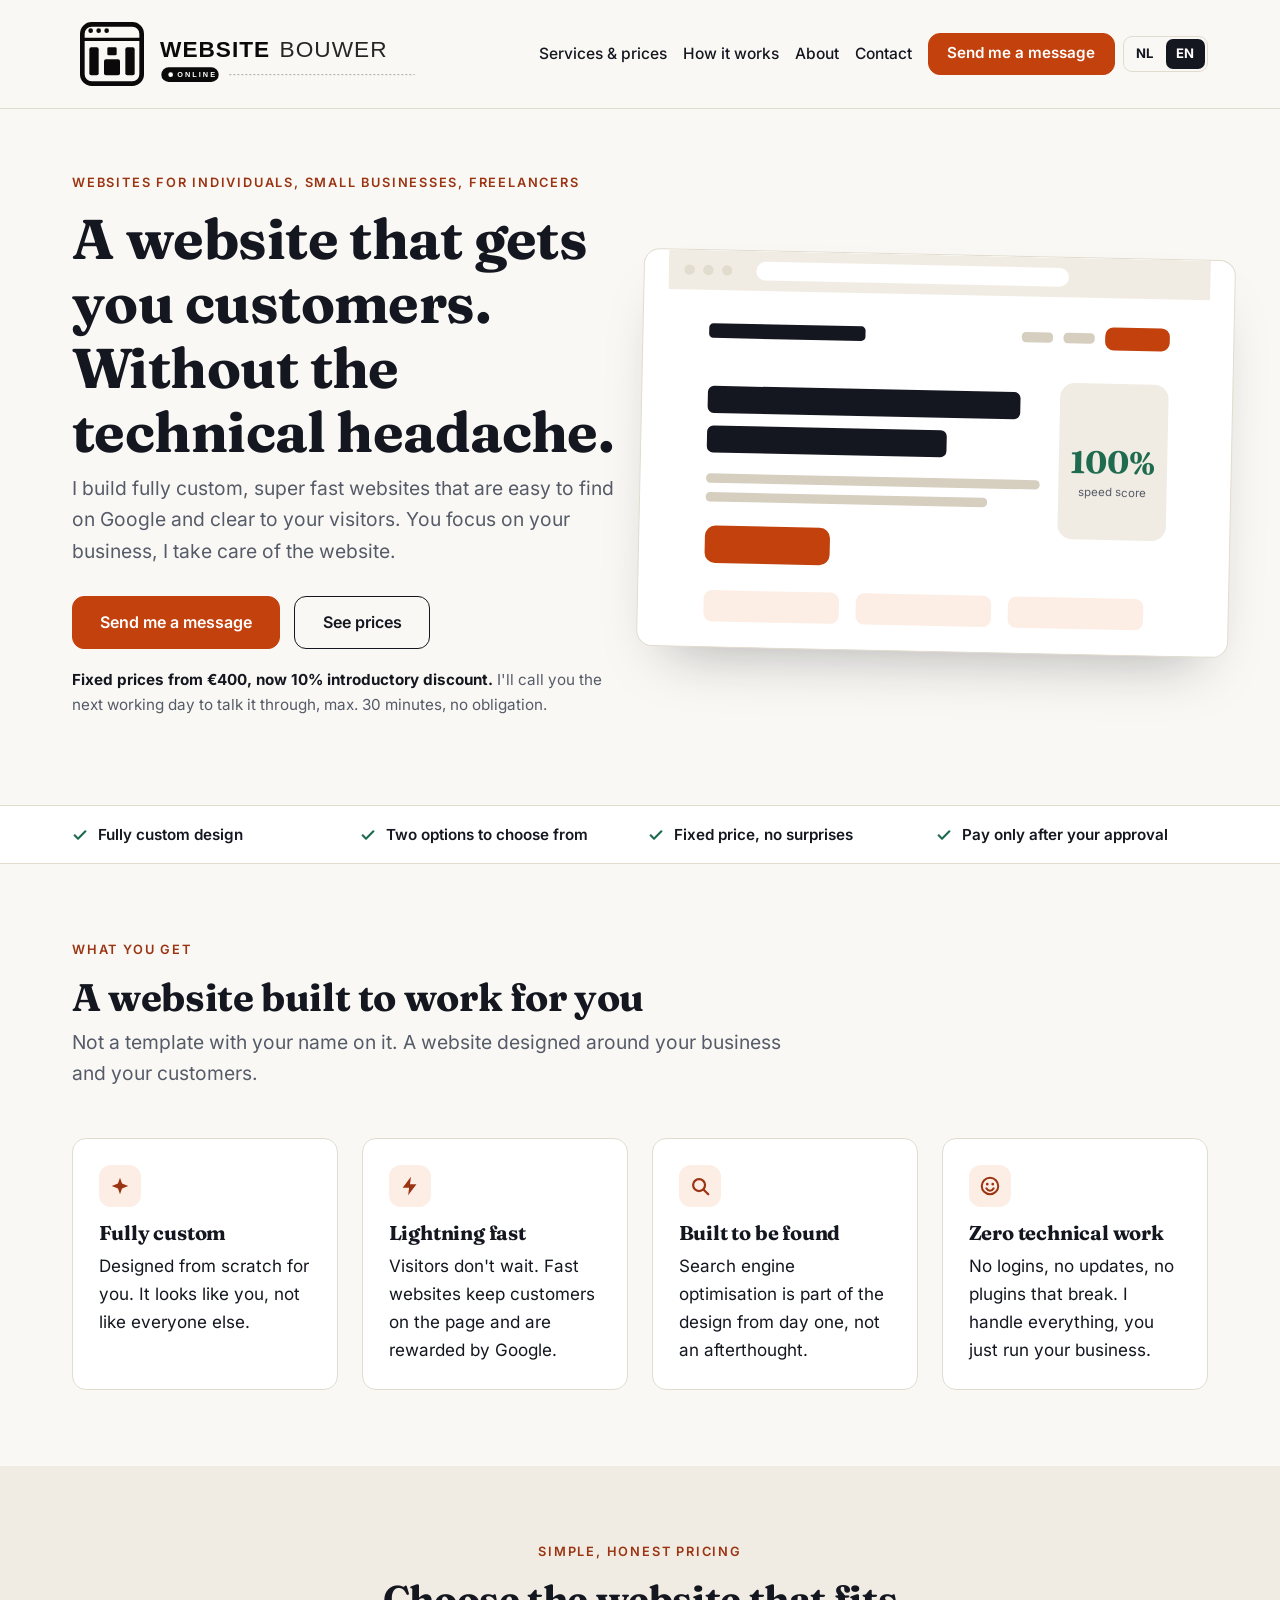
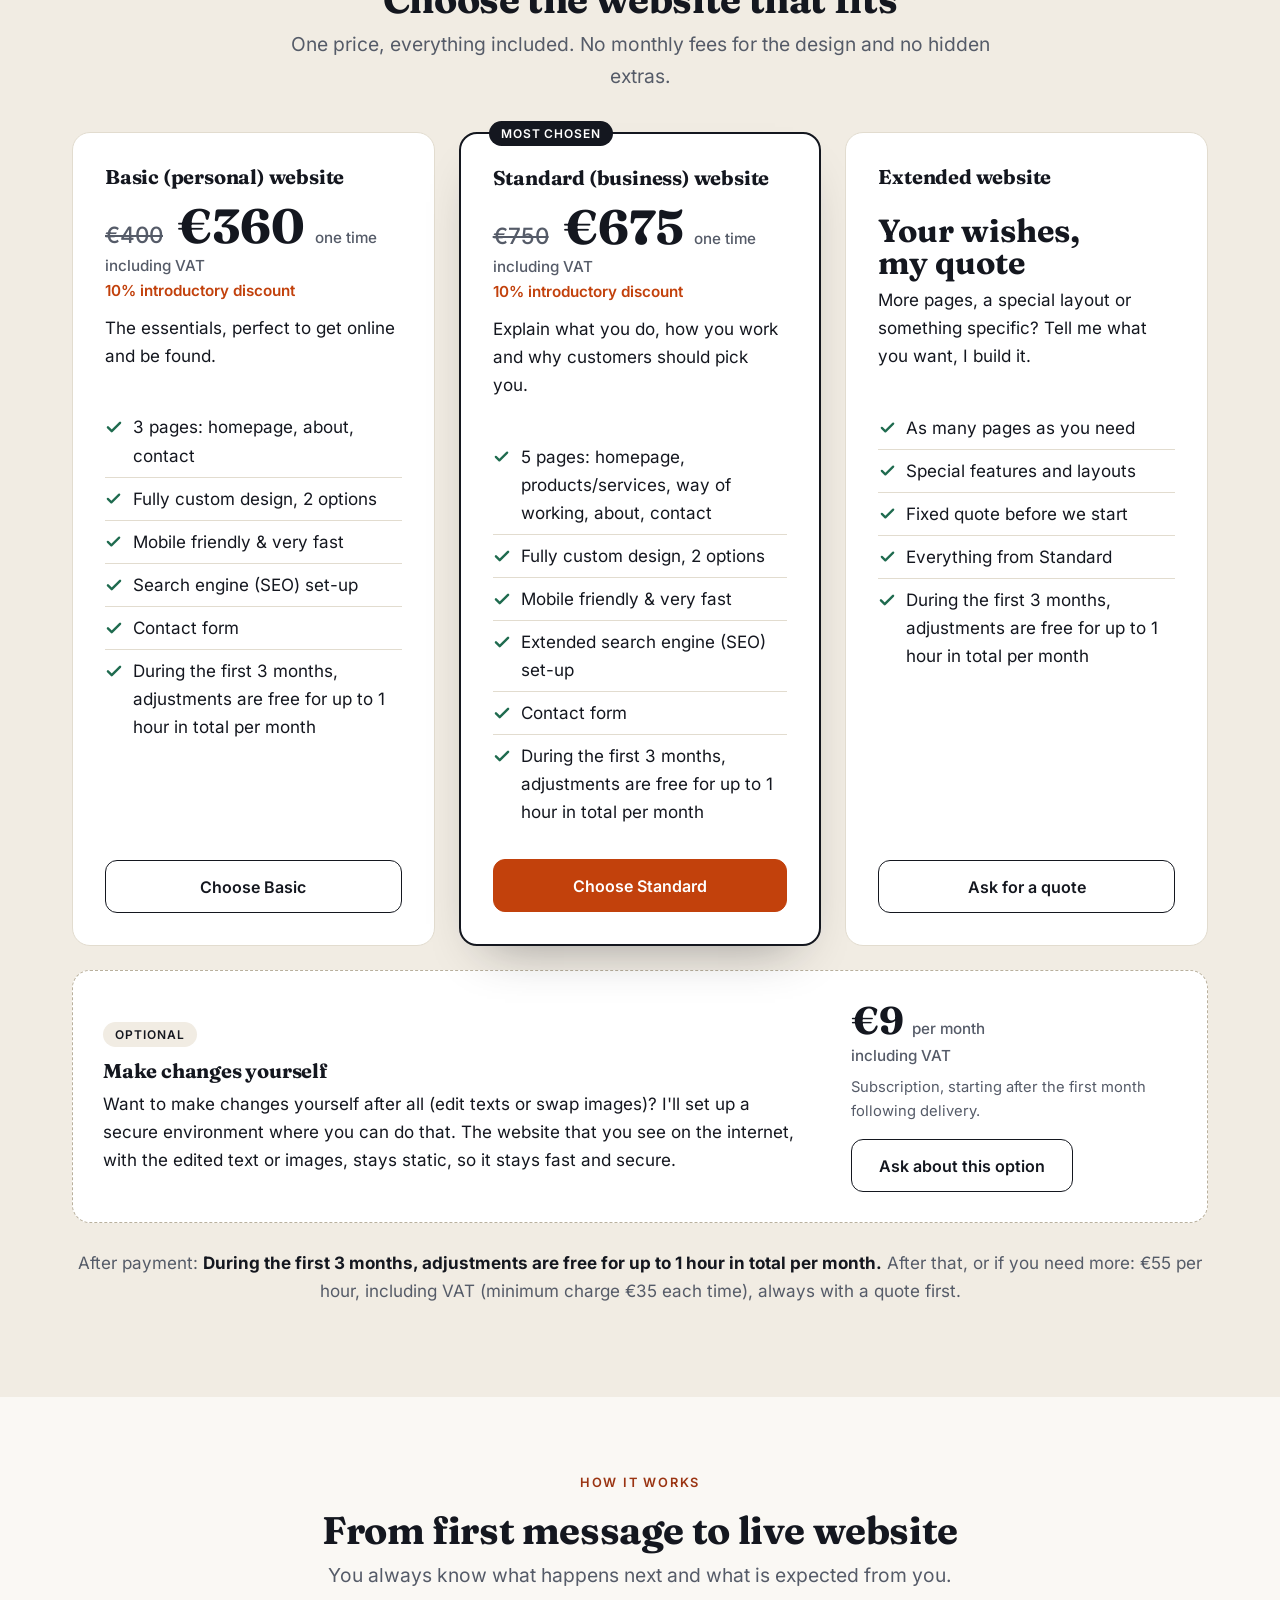
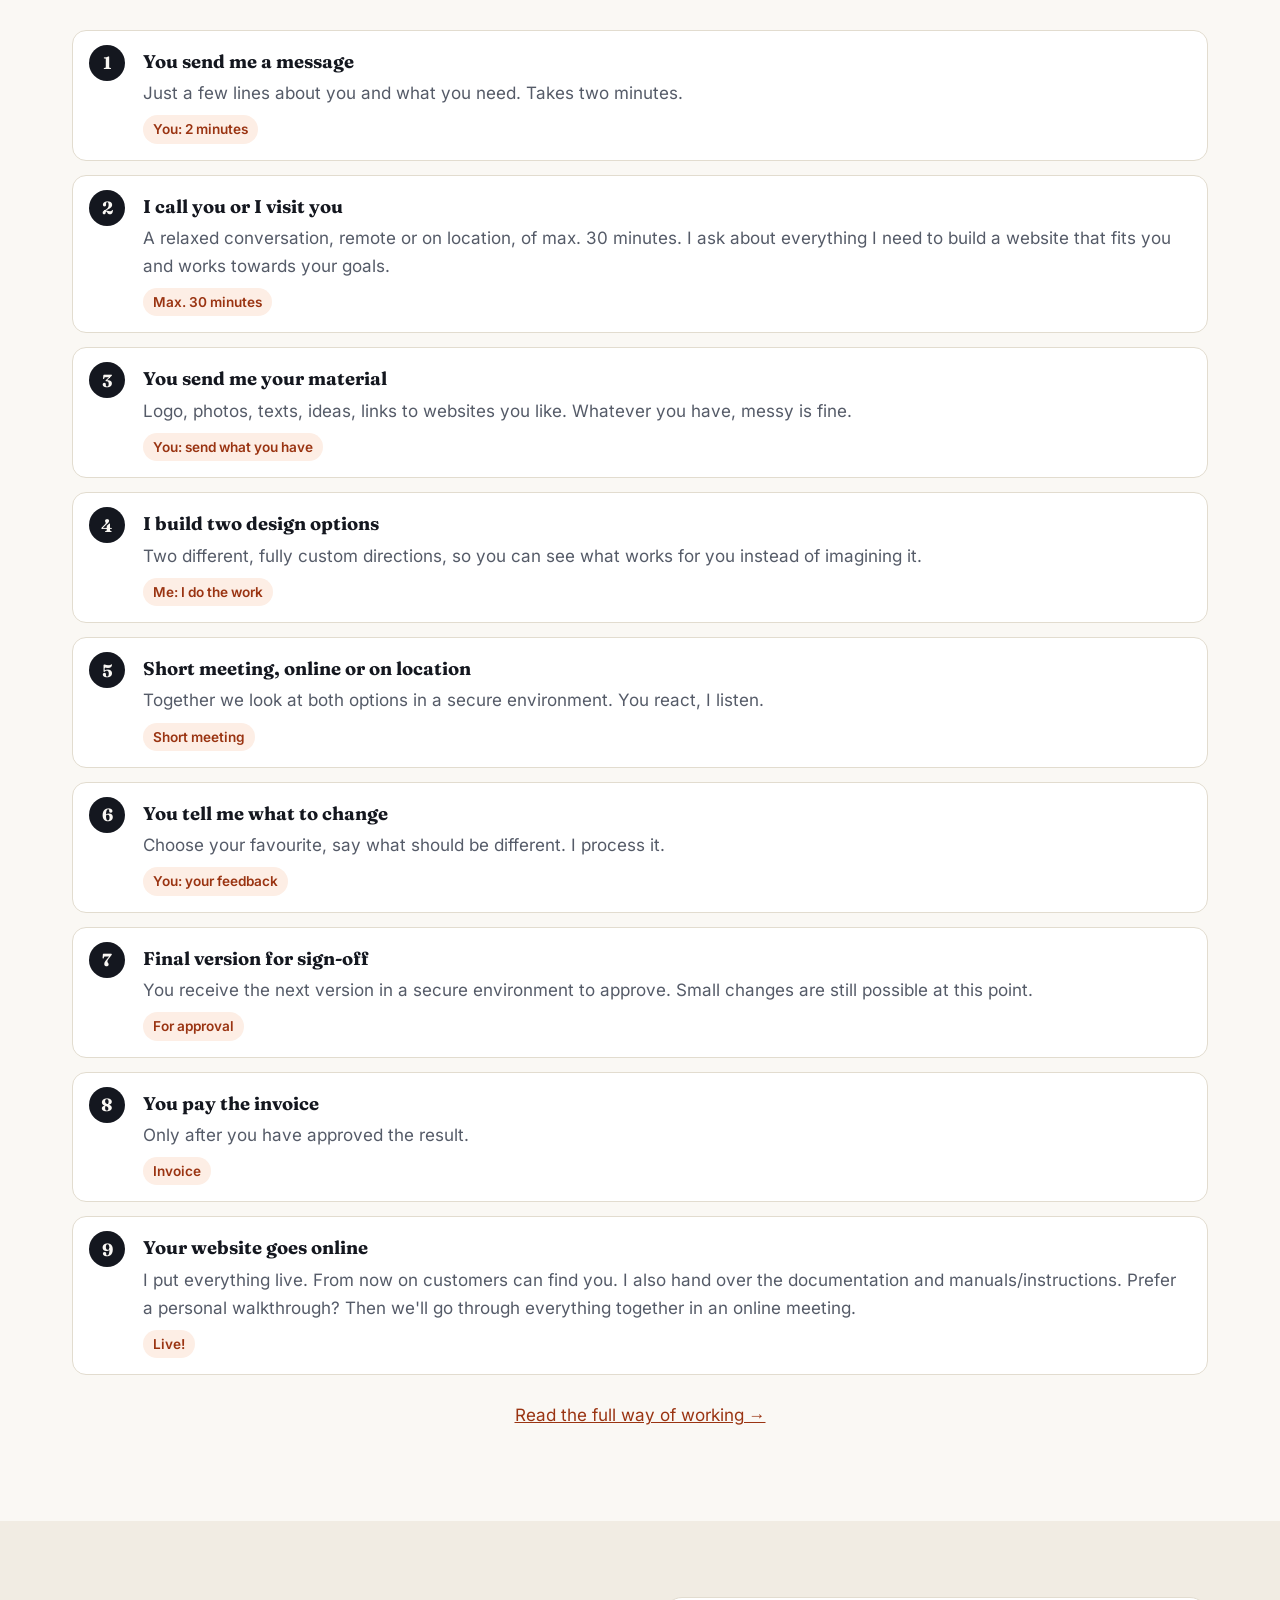
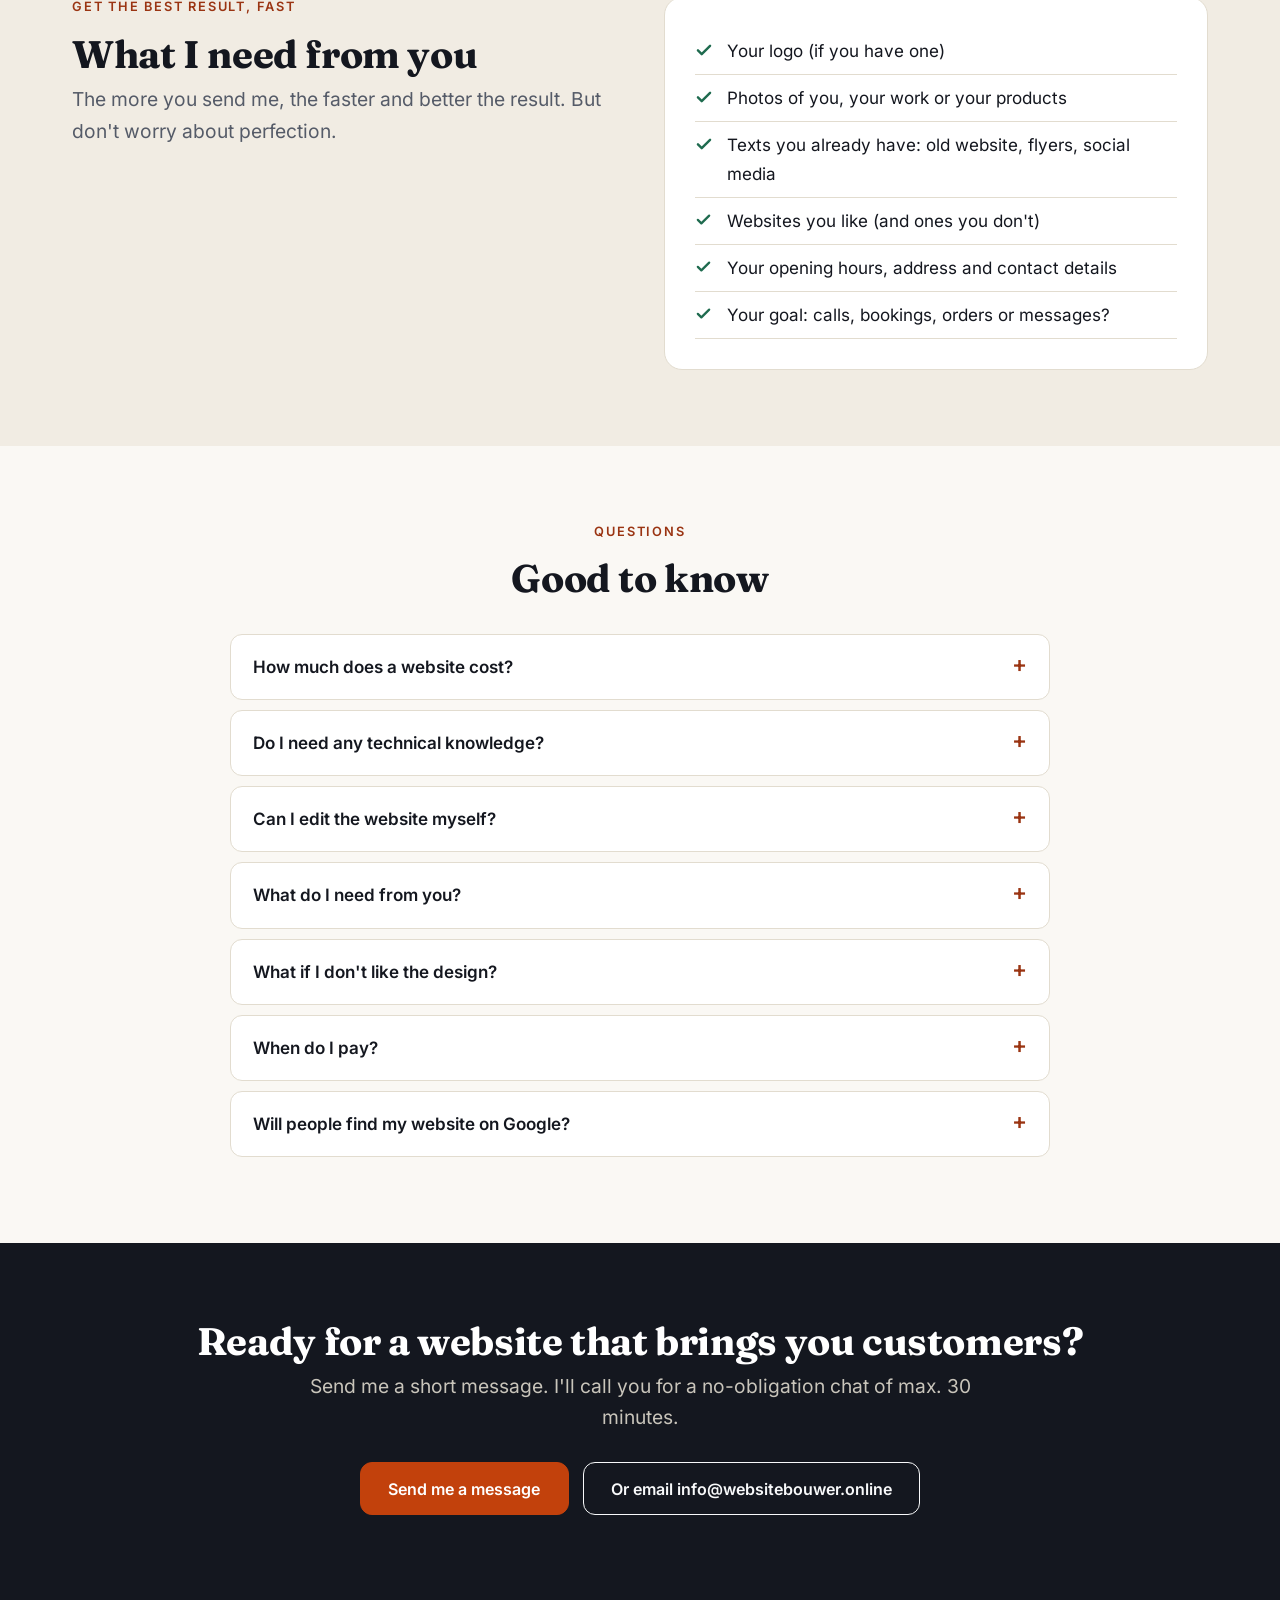
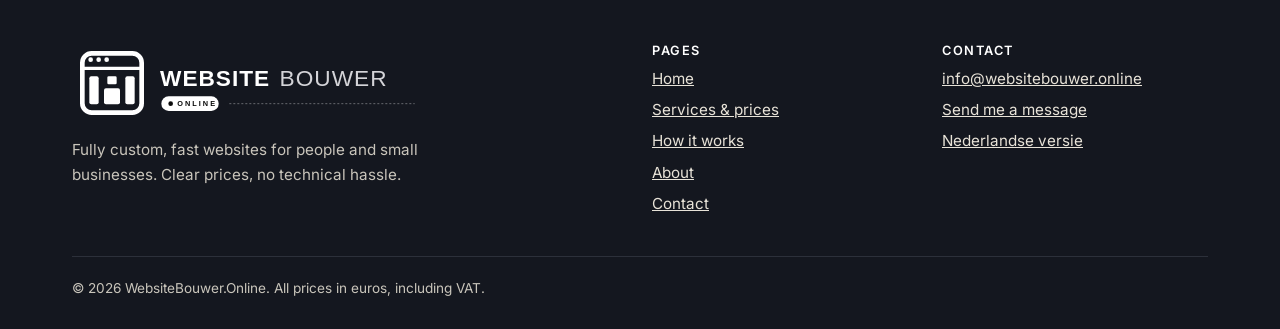
==== en/index.html @ 28faacea "initial website v1" ====
<!doctype html> <html lang="en"> <head> <meta charset="utf-8"> <meta name="viewport" content="width=device-width,initial-scale=1"> <title>Custom websites for small businesses & freelancers | from €400</title> <meta name="description" content="Get a fully custom, fast website built for you from €400. Now 10% introductory discount. Two design options, fixed price, no technical hassle. Send a message and I'll call you."> <link rel="canonical" href="https://websitebouwer.online/en/"> <link rel="alternate" hreflang="nl" href="https://websitebouwer.online/"><link rel="alternate" hreflang="en" href="https://websitebouwer.online/en/"><link rel="alternate" hreflang="x-default" href="https://websitebouwer.online/"> <meta name="theme-color" content="#faf8f4"> <meta property="og:type" content="website"> <meta property="og:locale" content="en_GB"> <meta property="og:title" content="Custom websites for small businesses & freelancers | from €400"> <meta property="og:description" content="Get a fully custom, fast website built for you from €400. Now 10% introductory discount. Two design options, fixed price, no technical hassle. Send a message and I'll call you."> <meta property="og:url" content="https://websitebouwer.online/en/"> <meta property="og:image" content="https://websitebouwer.online/og-image-en.png"> <meta name="twitter:card" content="summary_large_image"> <link rel="icon" href="../favicon.ico" sizes="48x48"> <link rel="icon" href="../favicon.svg" type="image/svg+xml" sizes="any"> <link rel="apple-touch-icon" href="../apple-touch-icon.png"> <link rel="manifest" href="../site.webmanifest"> <link rel="stylesheet" href="../styles.7dacace5.css"> <noscript><style>.navbar-collapse.collapse{display:block!important}</style></noscript> <script>document.documentElement.classList.add("js")</script> <script type="application/ld+json">{"@context": "https://schema.org", "@type": "ProfessionalService", "inLanguage": "en", "name": "WebsiteBouwer.Online – custom websites", "url": "https://websitebouwer.online/", "email": "info@websitebouwer.online", "priceRange": "€400 - €750+", "description": "Fully custom, fast static websites for freelancers and small businesses. Fixed prices, no technical hassle.", "image": "https://websitebouwer.online/og-image-en.png", "hasOfferCatalog": {"@type": "OfferCatalog", "name": "Website packages", "itemListElement": [{"@type": "Offer", "name": "Basic (personal) website (3 pages)", "price": "400", "priceCurrency": "EUR", "itemOffered": {"@type": "Service", "name": "Custom website: homepage, about, contact"}}, {"@type": "Offer", "name": "Standard (business) website (5 pages)", "price": "750", "priceCurrency": "EUR", "itemOffered": {"@type": "Service", "name": "Custom website: homepage, services, way of working, about, contact"}}]}}</script><script type="application/ld+json">{"@context": "https://schema.org", "@type": "FAQPage", "inLanguage": "en", "mainEntity": [{"@type": "Question", "name": "How much does a website cost?", "acceptedAnswer": {"@type": "Answer", "text": "A Basic website (3 pages) is €400 and a Standard website (5 pages) is €750. As an introductory offer you now get 10% off (Basic €360, Standard €675). Need more, like a bigger site, a booking page or something special? Tell me what you want and I give you a fixed quote."}}, {"@type": "Question", "name": "Do I need any technical knowledge?", "acceptedAnswer": {"@type": "Answer", "text": "None. I take care of everything technical. You only tell me about your business, send me what you have (texts, logo, photos, examples) and say what you like or dislike."}}, {"@type": "Question", "name": "Can I edit the website myself?", "acceptedAnswer": {"@type": "Answer", "text": "Not by default, and that is on purpose. There is no login, no plugin and no update that can break or get hacked. If you want a change, you send me a message. For the first 3 months after you pay the invoice, the first hour of adjustments each month is free. After that, and for any extra hours, it is €55 per hour, including VAT (minimum charge €35 each time). For bigger changes I give you a quote first. Want to do it yourself after all? You can, with the 'Make changes yourself' option: €9 per month, including VAT, in a secure environment. Your website itself stays static, so it stays fast and secure."}}, {"@type": "Question", "name": "What do I need from you?", "acceptedAnswer": {"@type": "Answer", "text": "Everything you already have: your logo, photos, texts, a list of services, opening hours, links to your social media and to websites you like. Messy is fine. I'll sort it out. Don't have a text yet? We'll talk about it on the phone."}}, {"@type": "Question", "name": "What if I don't like the design?", "acceptedAnswer": {"@type": "Answer", "text": "You get two different design options and we look at them together in a short meeting, online or on location. You tell me what you would like to have changed, and the next version is hopefully the one you sign off. One small change more or less is no problem."}}, {"@type": "Question", "name": "When do I pay?", "acceptedAnswer": {"@type": "Answer", "text": "After you have signed off the final version in a secure environment you receive the invoice. When it is paid, your website goes online. No payment before you have seen and approved the result."}}, {"@type": "Question", "name": "Will people find my website on Google?", "acceptedAnswer": {"@type": "Answer", "text": "Every site I build has a strong search foundation: fast loading, mobile friendly, clear page titles and descriptions, a clean structure and the right technical set-up. Nobody can honestly promise a #1 position, but you start with the best possible basis."}}]}</script> </head> <body> <a class="skip" href="#main">Skip to content</a> <header class="site"><nav class="navbar navbar-expand-xl" aria-label="Main"><div class="container"> <a class="navbar-brand brand" href="index.html" aria-label="WebsiteBouwer.Online – home"><img src="../logo.svg" alt="WebsiteBouwer.Online" width="360" height="80"></a> <button class="navbar-toggler" aria-expanded="false" aria-controls="nav" aria-label="Menu" type="button"><span class="navbar-toggler-icon"></span></button> <div class="collapse navbar-collapse" id="nav"><ul class="navbar-nav ms-auto align-items-xl-center"><li class="nav-item"><a class="nav-link" href="services.html">Services & prices</a></li><li class="nav-item"><a class="nav-link" href="how-it-works.html">How it works</a></li><li class="nav-item"><a class="nav-link" href="about.html">About</a></li><li class="nav-item"><a class="nav-link" href="contact.html">Contact</a></li><li class="nav-item ms-xl-2"><a class="btn btn-primary" href="contact.html">Send me a message</a></li><li class="langsw nav-item" aria-label="Language"><a href="../index.html" hreflang="nl" lang="nl">NL</a><a href="index.html" hreflang="en" lang="en" aria-current="true">EN</a></li></ul></div> </div></nav></header> <main id="main"> <section class="hero"><div class="container"><div class="row row-cols-1 row-cols-lg-2 align-items-center gy-5 gx-lg-5"> <div> <span class="eyebrow">Websites for individuals, small businesses, freelancers</span> <h1>A website that gets you customers. Without the technical headache.</h1> <p class="lead">I build fully custom, super fast websites that are easy to find on Google and clear to your visitors. You focus on your business, I take care of the website.</p> <div class="actions"><a class="btn btn-primary btn-lg" href="contact.html">Send me a message</a><a class="btn btn-outline-dark btn-lg" href="services.html">See prices</a></div> <p class="note"><b>Fixed prices from €400, now 10% introductory discount.</b> I'll call you the next working day to talk it through, max. 30 minutes, no obligation.</p> </div> <div class="mock"><svg viewBox="0 0 520 380" role="img" aria-label="Illustration of a clean, fast website" xmlns="http://www.w3.org/2000/svg"> <rect width="520" height="380" fill="#fff"/><rect width="520" height="38" fill="#f1ece3"/> <circle cx="20" cy="19" r="5" fill="#e2dccf"/><circle cx="38" cy="19" r="5" fill="#e2dccf"/><circle cx="56" cy="19" r="5" fill="#e2dccf"/> <rect x="84" y="10" width="300" height="18" rx="9" fill="#fff"/> <rect x="40" y="70" width="150" height="14" rx="4" fill="#14171f"/> <rect x="340" y="72" width="30" height="10" rx="4" fill="#d6cfc0"/><rect x="380" y="72" width="30" height="10" rx="4" fill="#d6cfc0"/><rect x="420" y="66" width="62" height="22" rx="8" fill="#c2410c"/> <rect x="40" y="130" width="300" height="26" rx="6" fill="#14171f"/><rect x="40" y="168" width="230" height="26" rx="6" fill="#14171f"/> <rect x="40" y="214" width="320" height="9" rx="4" fill="#d6cfc0"/><rect x="40" y="232" width="270" height="9" rx="4" fill="#d6cfc0"/> <rect x="40" y="264" width="120" height="36" rx="10" fill="#c2410c"/> <rect x="40" y="326" width="130" height="30" rx="8" fill="#fdeee5"/><rect x="186" y="326" width="130" height="30" rx="8" fill="#fdeee5"/><rect x="332" y="326" width="130" height="30" rx="8" fill="#fdeee5"/> <rect x="378" y="120" width="104" height="150" rx="14" fill="#f1ece3"/> <text x="430" y="206" text-anchor="middle" font-family="Fraunces,Georgia,serif" font-size="30" font-weight="700" fill="#1f6b4f">100%</text> <text x="430" y="228" text-anchor="middle" font-family="Inter,Arial,sans-serif" font-size="11" fill="#555b68">speed score</text> </svg></div> </div></div></section> <div class="strip"><div class="container"><ul class="row row-cols-1 row-cols-sm-2 row-cols-lg-4 g-3 list-unstyled mb-0 py-3"> <li class="col">Fully custom design</li><li class="col">Two options to choose from</li><li class="col">Fixed price, no surprises</li><li class="col">Pay only after your approval</li> </ul></div></div> <section><div class="container"> <span class="eyebrow">What you get</span> <h2>A website built to work for you</h2> <p class="lead">Not a template with your name on it. A website designed around your business and your customers.</p> <div class="row row-cols-1 row-cols-sm-2 row-cols-lg-4 g-4 mt-4"> <div class="col"><div class="card h-100"><div class="card-body"><div class="ico"><svg viewBox="0 0 24 24" aria-hidden="true"><path fill="currentColor" d="M12 3l2.2 6.3L21 12l-6.8 2.7L12 21l-2.2-6.3L3 12l6.8-2.7z"/></svg></div><h3>Fully custom</h3><p>Designed from scratch for you. It looks like you, not like everyone else.</p></div></div></div> <div class="col"><div class="card h-100"><div class="card-body"><div class="ico"><svg viewBox="0 0 24 24" aria-hidden="true"><path fill="currentColor" d="M13 2L4 14h7l-1 8 9-12h-7z"/></svg></div><h3>Lightning fast</h3><p>Visitors don't wait. Fast websites keep customers on the page and are rewarded by Google.</p></div></div></div> <div class="col"><div class="card h-100"><div class="card-body"><div class="ico"><svg viewBox="0 0 24 24" aria-hidden="true" fill="none" stroke="currentColor" stroke-width="2.4" stroke-linecap="round"><circle cx="11" cy="11" r="6.5"/><path d="M16 16l5 5"/></svg></div><h3>Built to be found</h3><p>Search engine optimisation is part of the design from day one, not an afterthought.</p></div></div></div> <div class="col"><div class="card h-100"><div class="card-body"><div class="ico"><svg viewBox="0 0 24 24" aria-hidden="true" fill="none" stroke="currentColor" stroke-width="2.2" stroke-linecap="round"><circle cx="12" cy="12" r="9"/><path d="M8 14.5c1 1.8 2.4 2.7 4 2.7s3-.9 4-2.7"/><path d="M9 10v.01M15 10v.01" stroke-width="3"/></svg></div><h3>Zero technical work</h3><p>No logins, no updates, no plugins that break. I handle everything, you just run your business.</p></div></div></div> </div> </div></section> <section class="alt"><div class="container"> <div class="center"><span class="eyebrow">Simple, honest pricing</span> <h2>Choose the website that fits</h2> <p class="lead">One price, everything included. No monthly fees for the design and no hidden extras.</p></div> <div class="row row-cols-1 row-cols-lg-3 g-4 mt-3 align-items-stretch"> <div class="col"><article class="plan h-100"><h3>Basic (personal) website</h3><p class="price"><s class="was">€400</s> €360 <small>one time</small><small class="vat">including VAT</small><small class="intro">10% introductory discount</small></p> <p>The essentials, perfect to get online and be found.</p> <ul><li>3 pages: homepage, about, contact</li><li>Fully custom design, 2 options</li><li>Mobile friendly & very fast</li><li>Search engine (SEO) set-up</li><li>Contact form</li><li>During the first 3 months, adjustments are free for up to 1 hour in total per month</li></ul> <a class="btn btn-outline-dark btn-lg" href="contact.html">Choose Basic</a></article></div> <div class="col"><article class="plan h-100 pop"><span class="tag">Most chosen</span><h3>Standard (business) website</h3><p class="price"><s class="was">€750</s> €675 <small>one time</small><small class="vat">including VAT</small><small class="intro">10% introductory discount</small></p> <p>Explain what you do, how you work and why customers should pick you.</p> <ul><li>5 pages: homepage, products/services, way of working, about, contact</li><li>Fully custom design, 2 options</li><li>Mobile friendly & very fast</li><li>Extended search engine (SEO) set-up</li><li>Contact form</li><li>During the first 3 months, adjustments are free for up to 1 hour in total per month</li></ul> <a class="btn btn-primary btn-lg" href="contact.html">Choose Standard</a></article></div> <div class="col"><article class="plan h-100"><h3>Extended website</h3><p class="price q">Your wishes, <br>my quote</p> <p>More pages, a special layout or something specific? Tell me what you want, I build it.</p> <ul><li>As many pages as you need</li><li>Special features and layouts</li><li>Fixed quote before we start</li><li>Everything from Standard</li><li>During the first 3 months, adjustments are free for up to 1 hour in total per month</li></ul> <a class="btn btn-outline-dark btn-lg" href="contact.html">Ask for a quote</a></article></div> </div><div class="addon mt-4"><div class="row align-items-center gy-3 gx-lg-5"> <div class="col-lg-8"><span class="tag">Optional</span> <h3>Make changes yourself</h3> <p>Want to make changes yourself after all (edit texts or swap images)? I'll set up a secure environment where you can do that. The website that you see on the internet, with the edited text or images, stays static, so it stays fast and secure.</p></div> <div class="col-lg-4"><p class="price">€9 <small>per month</small><small class="vat">including VAT</small></p> <p class="addon-note">Subscription, starting after the first month following delivery.</p> <a class="btn btn-outline-dark btn-lg" href="contact.html">Ask about this option</a></div> </div></div> <p class="center" style="margin-top:26px;color:var(--muted)">After payment: <b style="color:var(--ink)">During the first 3 months, adjustments are free for up to 1 hour in total per month.</b> After that, or if you need more: €55 per hour, including VAT (minimum charge €35 each time), always with a quote first.</p> </div></section> <section><div class="container"> <div class="center"><span class="eyebrow">How it works</span><h2>From first message to live website</h2> <p class="lead">You always know what happens next and what is expected from you.</p></div> <ol class="steps compact"><li><strong>You send me a message</strong><span>Just a few lines about you and what you need. Takes two minutes.</span><br><em>You: 2 minutes</em></li><li><strong>I call you or I visit you</strong><span>A relaxed conversation, remote or on location, of max. 30 minutes. I ask about everything I need to build a website that fits you and works towards your goals.</span><br><em>Max. 30 minutes</em></li><li><strong>You send me your material</strong><span>Logo, photos, texts, ideas, links to websites you like. Whatever you have, messy is fine.</span><br><em>You: send what you have</em></li><li><strong>I build two design options</strong><span>Two different, fully custom directions, so you can see what works for you instead of imagining it.</span><br><em>Me: I do the work</em></li><li><strong>Short meeting, online or on location</strong><span>Together we look at both options in a secure environment. You react, I listen.</span><br><em>Short meeting</em></li><li><strong>You tell me what to change</strong><span>Choose your favourite, say what should be different. I process it.</span><br><em>You: your feedback</em></li><li><strong>Final version for sign-off</strong><span>You receive the next version in a secure environment to approve. Small changes are still possible at this point.</span><br><em>For approval</em></li><li><strong>You pay the invoice</strong><span>Only after you have approved the result.</span><br><em>Invoice</em></li><li><strong>Your website goes online</strong><span>I put everything live. From now on customers can find you. I also hand over the documentation and manuals/instructions. Prefer a personal walkthrough? Then we'll go through everything together in an online meeting.</span><br><em>Live!</em></li></ol> <p class="center" style="margin-top:26px"><a href="how-it-works.html">Read the full way of working →</a></p> </div></section> <section class="alt"><div class="container"><div class="row row-cols-1 row-cols-md-2 gy-5 gx-lg-5 align-items-start"> <div><span class="eyebrow">Get the best result, fast</span><h2>What I need from you</h2> <p class="lead">The more you send me, the faster and better the result. But don't worry about perfection.</p></div> <div><div class="panel"><ul class="check"> <li>Your logo (if you have one)</li><li>Photos of you, your work or your products</li> <li>Texts you already have: old website, flyers, social media</li> <li>Websites you like (and ones you don't)</li><li>Your opening hours, address and contact details</li> <li>Your goal: calls, bookings, orders or messages?</li></ul></div></div> </div></div></section> <section><div class="container"><div class="center"><span class="eyebrow">Questions</span><h2>Good to know</h2></div><div class="faq"><details><summary>How much does a website cost?</summary><p>A Basic website (3 pages) is €400 and a Standard website (5 pages) is €750. As an introductory offer you now get 10% off (Basic €360, Standard €675). Need more, like a bigger site, a booking page or something special? Tell me what you want and I give you a fixed quote.</p></details><details><summary>Do I need any technical knowledge?</summary><p>None. I take care of everything technical. You only tell me about your business, send me what you have (texts, logo, photos, examples) and say what you like or dislike.</p></details><details><summary>Can I edit the website myself?</summary><p>Not by default, and that is on purpose. There is no login, no plugin and no update that can break or get hacked. If you want a change, you send me a message. For the first 3 months after you pay the invoice, the first hour of adjustments each month is free. After that, and for any extra hours, it is €55 per hour, including VAT (minimum charge €35 each time). For bigger changes I give you a quote first. Want to do it yourself after all? You can, with the 'Make changes yourself' option: €9 per month, including VAT, in a secure environment. Your website itself stays static, so it stays fast and secure.</p></details><details><summary>What do I need from you?</summary><p>Everything you already have: your logo, photos, texts, a list of services, opening hours, links to your social media and to websites you like. Messy is fine. I'll sort it out. Don't have a text yet? We'll talk about it on the phone.</p></details><details><summary>What if I don't like the design?</summary><p>You get two different design options and we look at them together in a short meeting, online or on location. You tell me what you would like to have changed, and the next version is hopefully the one you sign off. One small change more or less is no problem.</p></details><details><summary>When do I pay?</summary><p>After you have signed off the final version in a secure environment you receive the invoice. When it is paid, your website goes online. No payment before you have seen and approved the result.</p></details><details><summary>Will people find my website on Google?</summary><p>Every site I build has a strong search foundation: fast loading, mobile friendly, clear page titles and descriptions, a clean structure and the right technical set-up. Nobody can honestly promise a #1 position, but you start with the best possible basis.</p></details></div></div></section> <section class="dark cta"><div class="container"> <h2>Ready for a website that brings you customers?</h2><p class="lead">Send me a short message. I'll call you for a no-obligation chat of max. 30 minutes.</p> <div class="actions"><a class="btn btn-primary btn-lg" href="contact.html">Send me a message</a><a class="btn btn-outline-light btn-lg" href="mailto:info@websitebouwer.online">Or email info@websitebouwer.online</a></div> </div></section> </main> <footer class="site"><div class="container"> <div class="row g-4"> <div class="col-md-6"><a class="brand" href="index.html" aria-label="WebsiteBouwer.Online – home"><img src="../logo-dark.svg" alt="WebsiteBouwer.Online" width="360" height="80"></a> <p style="margin-top:14px;max-width:38ch">Fully custom, fast websites for people and small businesses. Clear prices, no technical hassle.</p></div> <div class="col-6 col-md-3"><h3>Pages</h3><ul><li><a href="index.html">Home</a></li><li><a href="services.html">Services & prices</a></li><li><a href="how-it-works.html">How it works</a></li><li><a href="about.html">About</a></li><li><a href="contact.html">Contact</a></li></ul></div> <div class="col-6 col-md-3"><h3>Contact</h3><ul><li><a href="mailto:info@websitebouwer.online">info@<wbr>websitebouwer.online</a></li><li><a href="contact.html">Send me a message</a></li><li><a href="../index.html" hreflang="nl" lang="nl">Nederlandse versie</a></li></ul></div> </div> <div class="legal">© 2026 WebsiteBouwer.Online. All prices in euros, including VAT.</div> </div></footer> <script>!function(){var e=document.querySelector(".navbar-toggler"),t=document.getElementById("nav");e&&e.addEventListener("click",function(){var n=t.classList.toggle("show");e.setAttribute("aria-expanded",n)})}()</script> </body> </html>
---- styles.7dacace5.css ----
/*! Bootstrap v5.3 (c) The Bootstrap Authors, MIT License - https://getbootstrap.com/docs/5.3/about/license/ (purged subset) */
:root{--bs-blue:#0d6efd;--bs-indigo:#6610f2;--bs-purple:#6f42c1;--bs-pink:#d63384;--bs-red:#dc3545;--bs-orange:#fd7e14;--bs-yellow:#ffc107;--bs-green:#198754;--bs-teal:#20c997;--bs-cyan:#0dcaf0;--bs-black:#000;--bs-white:#fff;--bs-gray:#6c757d;--bs-gray-dark:#343a40;--bs-gray-100:#f8f9fa;--bs-gray-200:#e9ecef;--bs-gray-300:#dee2e6;--bs-gray-400:#ced4da;--bs-gray-500:#adb5bd;--bs-gray-600:#6c757d;--bs-gray-700:#495057;--bs-gray-800:#343a40;--bs-gray-900:#212529;--bs-primary:#0d6efd;--bs-secondary:#6c757d;--bs-success:#198754;--bs-info:#0dcaf0;--bs-warning:#ffc107;--bs-danger:#dc3545;--bs-light:#f8f9fa;--bs-dark:#212529;--bs-primary-rgb:13,110,253;--bs-secondary-rgb:108,117,125;--bs-success-rgb:25,135,84;--bs-info-rgb:13,202,240;--bs-warning-rgb:255,193,7;--bs-danger-rgb:220,53,69;--bs-light-rgb:248,249,250;--bs-dark-rgb:33,37,41;--bs-primary-text-emphasis:#052c65;--bs-secondary-text-emphasis:#2b2f32;--bs-success-text-emphasis:#0a3622;--bs-info-text-emphasis:#055160;--bs-warning-text-emphasis:#664d03;--bs-danger-text-emphasis:#58151c;--bs-light-text-emphasis:#495057;--bs-dark-text-emphasis:#495057;--bs-primary-bg-subtle:#cfe2ff;--bs-secondary-bg-subtle:#e2e3e5;--bs-success-bg-subtle:#d1e7dd;--bs-info-bg-subtle:#cff4fc;--bs-warning-bg-subtle:#fff3cd;--bs-danger-bg-subtle:#f8d7da;--bs-light-bg-subtle:#fcfcfd;--bs-dark-bg-subtle:#ced4da;--bs-primary-border-subtle:#9ec5fe;--bs-secondary-border-subtle:#c4c8cb;--bs-success-border-subtle:#a3cfbb;--bs-info-border-subtle:#9eeaf9;--bs-warning-border-subtle:#ffe69c;--bs-danger-border-subtle:#f1aeb5;--bs-light-border-subtle:#e9ecef;--bs-dark-border-subtle:#adb5bd;--bs-white-rgb:255,255,255;--bs-black-rgb:0,0,0;--bs-font-sans-serif:system-ui,-apple-system,"Segoe UI",Roboto,"Helvetica Neue","Noto Sans","Liberation Sans",Arial,sans-serif,"Apple Color Emoji","Segoe UI Emoji","Segoe UI Symbol","Noto Color Emoji";--bs-font-monospace:SFMono-Regular,Menlo,Monaco,Consolas,"Liberation Mono","Courier New",monospace;--bs-gradient:linear-gradient(180deg, #ffffff26, #fff0);--bs-body-font-family:var(--bs-font-sans-serif);--bs-body-font-size:1rem;--bs-body-font-weight:400;--bs-body-line-height:1.5;--bs-body-color:#212529;--bs-body-color-rgb:33,37,41;--bs-body-bg:#fff;--bs-body-bg-rgb:255,255,255;--bs-emphasis-color:#000;--bs-emphasis-color-rgb:0,0,0;--bs-secondary-color:#212529bf;--bs-secondary-color-rgb:33,37,41;--bs-secondary-bg:#e9ecef;--bs-secondary-bg-rgb:233,236,239;--bs-tertiary-color:#21252980;--bs-tertiary-color-rgb:33,37,41;--bs-tertiary-bg:#f8f9fa;--bs-tertiary-bg-rgb:248,249,250;--bs-heading-color:inherit;--bs-link-color:#0d6efd;--bs-link-color-rgb:13,110,253;--bs-link-decoration:underline;--bs-link-hover-color:#0a58ca;--bs-link-hover-color-rgb:10,88,202;--bs-code-color:#d63384;--bs-highlight-color:#212529;--bs-highlight-bg:#fff3cd;--bs-border-width:1px;--bs-border-style:solid;--bs-border-color:#dee2e6;--bs-border-color-translucent:#0000002d;--bs-border-radius:.375rem;--bs-border-radius-sm:.25rem;--bs-border-radius-lg:.5rem;--bs-border-radius-xl:1rem;--bs-border-radius-xxl:2rem;--bs-border-radius-2xl:var(--bs-border-radius-xxl);--bs-border-radius-pill:50rem;--bs-box-shadow:0 .5rem 1rem #00000026;--bs-box-shadow-sm:0 .125rem .25rem #00000013;--bs-box-shadow-lg:0 1rem 3rem #0000002d;--bs-box-shadow-inset:inset 0 1px 2px #00000013;--bs-focus-ring-width:.25rem;--bs-focus-ring-opacity:.25;--bs-focus-ring-color:#0d6efd40;--bs-form-valid-color:#198754;--bs-form-valid-border-color:#198754;--bs-form-invalid-color:#dc3545;--bs-form-invalid-border-color:#dc3545}*,:after,:before{box-sizing:border-box}@media (prefers-reduced-motion:no-preference){:root{scroll-behavior:smooth}}body{font-family:var(--bs-body-font-family);font-size:var(--bs-body-font-size);font-weight:var(--bs-body-font-weight);line-height:var(--bs-body-line-height);color:var(--bs-body-color);text-align:var(--bs-body-text-align);background-color:var(--bs-body-bg);-webkit-text-size-adjust:100%;-webkit-tap-highlight-color:transparent;margin:0}.h1,.h2,.h3,h1,h2,h3{color:var(--bs-heading-color);margin-top:0;margin-bottom:.5rem;font-weight:500;line-height:1.2}.h1,h1{font-size:calc(1.375rem + 1.5vw)}@media (width>=1200px){.h1,h1{font-size:2.5rem}}.h2,h2{font-size:calc(1.325rem + .9vw)}@media (width>=1200px){.h2,h2{font-size:2rem}}.h3,h3{font-size:calc(1.3rem + .6vw)}@media (width>=1200px){.h3,h3{font-size:1.75rem}}p{margin-top:0;margin-bottom:1rem}address{font-style:normal;line-height:inherit;margin-bottom:1rem}ol,ul{margin-top:0;margin-bottom:1rem;padding-left:2rem}ol ol,ol ul,ul ol,ul ul{margin-bottom:0}b,strong{font-weight:bolder}.small,small{font-size:.875em}a{color:rgba(var(--bs-link-color-rgb),var(--bs-link-opacity,1));text-decoration:underline}a:hover{--bs-link-color-rgb:var(--bs-link-hover-color-rgb)}a:not([href]):not([class]),a:not([href]):not([class]):hover{color:inherit;text-decoration:none}code{font-family:var(--bs-font-monospace);color:var(--bs-code-color);word-wrap:break-word;font-size:.875em}a>code{color:inherit}figure{margin:0 0 1rem}img,svg{vertical-align:middle}table{caption-side:bottom;border-collapse:collapse}th{text-align:inherit;text-align:-webkit-match-parent}tbody,td,th,thead,tr{border-color:inherit;border-style:solid;border-width:0}label{display:inline-block}button{border-radius:0}button:focus:not(:focus-visible){outline:0}button,input,select,textarea{font-family:inherit;font-size:inherit;line-height:inherit;margin:0}button,select{text-transform:none}[role=button]{cursor:pointer}select{word-wrap:normal}select:disabled{opacity:1}[list]:not([type=date]):not([type=datetime-local]):not([type=month]):not([type=week]):not([type=time])::-webkit-calendar-picker-indicator{display:none!important}[type=button],[type=reset],[type=submit],button{-webkit-appearance:button}[type=button]:not(:disabled),[type=reset]:not(:disabled),[type=submit]:not(:disabled),button:not(:disabled){cursor:pointer}::-moz-focus-inner{border-style:none;padding:0}textarea{resize:vertical}::-webkit-datetime-edit-day-field,::-webkit-datetime-edit-fields-wrapper,::-webkit-datetime-edit-hour-field,::-webkit-datetime-edit-minute-field,::-webkit-datetime-edit-month-field,::-webkit-datetime-edit-text,::-webkit-datetime-edit-year-field{padding:0}::-webkit-inner-spin-button{height:auto}[type=search]{-webkit-appearance:textfield;outline-offset:-2px}[type=search]::-webkit-search-cancel-button{cursor:pointer;filter:grayscale()}::-webkit-search-decoration{-webkit-appearance:none}::-webkit-color-swatch-wrapper{padding:0}::-webkit-file-upload-button{font:inherit;-webkit-appearance:button}::file-selector-button{font:inherit;-webkit-appearance:button}summary{cursor:pointer;display:list-item}[hidden]{display:none!important}.lead{font-size:1.25rem;font-weight:300}.list-unstyled{padding-left:0;list-style:none}.figure{display:inline-block}.container{--bs-gutter-x:1.5rem;--bs-gutter-y:0;width:100%;padding-right:calc(var(--bs-gutter-x) * .5);padding-left:calc(var(--bs-gutter-x) * .5);margin-left:auto;margin-right:auto}@media (width>=576px){.container{max-width:540px}}@media (width>=768px){.container{max-width:720px}}@media (width>=992px){.container{max-width:960px}}@media (width>=1200px){.container{max-width:1140px}}@media (width>=1400px){.container{max-width:1320px}}:root{--bs-breakpoint-xs:0;--bs-breakpoint-sm:576px;--bs-breakpoint-md:768px;--bs-breakpoint-lg:992px;--bs-breakpoint-xl:1200px;--bs-breakpoint-xxl:1400px}.row{--bs-gutter-x:1.5rem;--bs-gutter-y:0;margin-top:calc(-1 * var(--bs-gutter-y));margin-right:calc(-.5 * var(--bs-gutter-x));margin-left:calc(-.5 * var(--bs-gutter-x));flex-wrap:wrap;display:flex}.row>*{width:100%;max-width:100%;padding-right:calc(var(--bs-gutter-x) * .5);padding-left:calc(var(--bs-gutter-x) * .5);margin-top:var(--bs-gutter-y);flex-shrink:0}.col{flex:1 0 0}.row-cols-1>*{flex:none;width:100%}.col-6{flex:none;width:50%}.g-3{--bs-gutter-x:1rem}.g-3,.gy-3{--bs-gutter-y:1rem}.g-4{--bs-gutter-x:1.5rem;--bs-gutter-y:1.5rem}.gy-5{--bs-gutter-y:3rem}@media (width>=576px){.row-cols-sm-2>*{flex:none;width:50%}}@media (width>=768px){.row-cols-md-2>*{flex:none;width:50%}.col-md-3{flex:none;width:25%}.col-md-6{flex:none;width:50%}}@media (width>=992px){.row-cols-lg-2>*{flex:none;width:50%}.row-cols-lg-3>*{flex:none;width:33.3333%}.row-cols-lg-4>*{flex:none;width:25%}.col-lg-4{flex:none;width:33.3333%}.col-lg-8{flex:none;width:66.6667%}.gx-lg-5{--bs-gutter-x:3rem}}.table{--bs-table-color-type:initial;--bs-table-bg-type:initial;--bs-table-color-state:initial;--bs-table-bg-state:initial;--bs-table-color:var(--bs-emphasis-color);--bs-table-bg:var(--bs-body-bg);--bs-table-border-color:var(--bs-border-color);--bs-table-accent-bg:transparent;--bs-table-striped-color:var(--bs-emphasis-color);--bs-table-striped-bg:rgba(var(--bs-emphasis-color-rgb), .05);--bs-table-active-color:var(--bs-emphasis-color);--bs-table-active-bg:rgba(var(--bs-emphasis-color-rgb), .1);--bs-table-hover-color:var(--bs-emphasis-color);--bs-table-hover-bg:rgba(var(--bs-emphasis-color-rgb), .075);vertical-align:top;border-color:var(--bs-table-border-color);width:100%;margin-bottom:1rem}.table>:not(caption)>*>*{color:var(--bs-table-color-state,var(--bs-table-color-type,var(--bs-table-color)));background-color:var(--bs-table-bg);border-bottom-width:var(--bs-border-width);box-shadow:inset 0 0 0 9999px var(--bs-table-bg-state,var(--bs-table-bg-type,var(--bs-table-accent-bg)));padding:.5rem}.table>tbody{vertical-align:inherit}.table>thead{vertical-align:bottom}.table-responsive{-webkit-overflow-scrolling:touch;overflow-x:auto}.form-label{margin-bottom:.5rem}.form-text{color:var(--bs-secondary-color);margin-top:.25rem;font-size:.875em}.form-control{width:100%;color:var(--bs-body-color);-webkit-appearance:none;-moz-appearance:none;appearance:none;background-color:var(--bs-body-bg);border:var(--bs-border-width) solid var(--bs-border-color);border-radius:var(--bs-border-radius);background-clip:padding-box;padding:.375rem .75rem;font-size:1rem;font-weight:400;line-height:1.5;transition:border-color .15s ease-in-out,box-shadow .15s ease-in-out;display:block}@media (prefers-reduced-motion:reduce){.form-control{transition:none}}.form-control[type=file]{overflow:hidden}.form-control[type=file]:not(:disabled):not([readonly]){cursor:pointer}.form-control:focus{color:var(--bs-body-color);background-color:var(--bs-body-bg);border-color:#86b7fe;outline:0;box-shadow:0 0 0 .25rem #0d6efd40}.form-control::-webkit-date-and-time-value{min-width:85px;height:1.5em;margin:0}.form-control::-webkit-datetime-edit{padding:0;display:block}.form-control::placeholder{color:var(--bs-secondary-color);opacity:1}.form-control:disabled{background-color:var(--bs-secondary-bg);opacity:1}.form-control::-webkit-file-upload-button{-webkit-margin-end:.75rem;margin:-.375rem -.75rem;color:var(--bs-body-color);background-color:var(--bs-tertiary-bg);pointer-events:none;border-color:inherit;border-style:solid;border-width:0;border-inline-end-width:var(--bs-border-width);border-radius:0;margin-inline-end:.75rem;padding:.375rem .75rem;-webkit-transition:color .15s ease-in-out,background-color .15s ease-in-out,border-color .15s ease-in-out,box-shadow .15s ease-in-out;transition:color .15s ease-in-out,background-color .15s ease-in-out,border-color .15s ease-in-out,box-shadow .15s ease-in-out}.form-control::file-selector-button{-webkit-margin-end:.75rem;color:var(--bs-body-color);background-color:var(--bs-tertiary-bg);pointer-events:none;border-color:inherit;border-style:solid;border-width:0;border-inline-end-width:var(--bs-border-width);border-radius:0;margin:-.375rem -.75rem;margin-inline-end:.75rem;padding:.375rem .75rem;transition:color .15s ease-in-out,background-color .15s ease-in-out,border-color .15s ease-in-out,box-shadow .15s ease-in-out}@media (prefers-reduced-motion:reduce){.form-control::-webkit-file-upload-button{-webkit-transition:none;transition:none}.form-control::file-selector-button{transition:none}}.form-control:hover:not(:disabled):not([readonly])::-webkit-file-upload-button{background-color:var(--bs-secondary-bg)}.form-control:hover:not(:disabled):not([readonly])::file-selector-button{background-color:var(--bs-secondary-bg)}textarea.form-control{min-height:calc(1.5em + .75rem + calc(var(--bs-border-width) * 2))}.form-select{--bs-form-select-bg-img:url("data:image/svg+xml,%3csvg xmlns='http://www.w3.org/2000/svg' viewBox='0 0 16 16'%3e%3cpath fill='none' stroke='%23343a40' stroke-linecap='round' stroke-linejoin='round' stroke-width='2' d='m2 5 6 6 6-6'/%3e%3c/svg%3e");width:100%;color:var(--bs-body-color);-webkit-appearance:none;-moz-appearance:none;appearance:none;background-color:var(--bs-body-bg);background-image:var(--bs-form-select-bg-img),var(--bs-form-select-bg-icon,none);border:var(--bs-border-width) solid var(--bs-border-color);border-radius:var(--bs-border-radius);background-position:right .75rem center;background-repeat:no-repeat;background-size:16px 12px;padding:.375rem 2.25rem .375rem .75rem;font-size:1rem;font-weight:400;line-height:1.5;transition:border-color .15s ease-in-out,box-shadow .15s ease-in-out;display:block}@media (prefers-reduced-motion:reduce){.form-select{transition:none}}.form-select:focus{border-color:#86b7fe;outline:0;box-shadow:0 0 0 .25rem #0d6efd40}.form-select:disabled{background-color:var(--bs-secondary-bg)}.form-select:-moz-focusring{color:#0000;text-shadow:0 0 0 var(--bs-body-color)}.btn{--bs-btn-padding-x:.75rem;--bs-btn-padding-y:.375rem;--bs-btn-font-family: ;--bs-btn-font-size:1rem;--bs-btn-font-weight:400;--bs-btn-line-height:1.5;--bs-btn-color:var(--bs-body-color);--bs-btn-bg:transparent;--bs-btn-border-width:var(--bs-border-width);--bs-btn-border-color:transparent;--bs-btn-border-radius:var(--bs-border-radius);--bs-btn-hover-border-color:transparent;--bs-btn-box-shadow:inset 0 1px 0 #ffffff26,0 1px 1px #00000013;--bs-btn-disabled-opacity:.65;--bs-btn-focus-box-shadow:0 0 0 .25rem rgba(var(--bs-btn-focus-shadow-rgb), .5);padding:var(--bs-btn-padding-y) var(--bs-btn-padding-x);font-family:var(--bs-btn-font-family);font-size:var(--bs-btn-font-size);font-weight:var(--bs-btn-font-weight);line-height:var(--bs-btn-line-height);color:var(--bs-btn-color);text-align:center;vertical-align:middle;cursor:pointer;-webkit-user-select:none;-moz-user-select:none;user-select:none;border:var(--bs-btn-border-width) solid var(--bs-btn-border-color);border-radius:var(--bs-btn-border-radius);background-color:var(--bs-btn-bg);text-decoration:none;transition:color .15s ease-in-out,background-color .15s ease-in-out,border-color .15s ease-in-out,box-shadow .15s ease-in-out;display:inline-block}@media (prefers-reduced-motion:reduce){.btn{transition:none}}.btn:hover{color:var(--bs-btn-hover-color);background-color:var(--bs-btn-hover-bg);border-color:var(--bs-btn-hover-border-color)}.btn:focus-visible{color:var(--bs-btn-hover-color);background-color:var(--bs-btn-hover-bg);border-color:var(--bs-btn-hover-border-color);box-shadow:var(--bs-btn-focus-box-shadow);outline:0}.btn.show,.btn:first-child:active,:not(.btn-check)+.btn:active{color:var(--bs-btn-active-color);background-color:var(--bs-btn-active-bg);border-color:var(--bs-btn-active-border-color)}.btn.show:focus-visible,.btn:first-child:active:focus-visible,:not(.btn-check)+.btn:active:focus-visible{box-shadow:var(--bs-btn-focus-box-shadow)}.btn.disabled,.btn:disabled{color:var(--bs-btn-disabled-color);pointer-events:none;background-color:var(--bs-btn-disabled-bg);border-color:var(--bs-btn-disabled-border-color);opacity:var(--bs-btn-disabled-opacity)}.btn-primary{--bs-btn-color:#fff;--bs-btn-bg:#0d6efd;--bs-btn-border-color:#0d6efd;--bs-btn-hover-color:#fff;--bs-btn-hover-bg:#0b5ed7;--bs-btn-hover-border-color:#0a58ca;--bs-btn-focus-shadow-rgb:49,132,253;--bs-btn-active-color:#fff;--bs-btn-active-bg:#0a58ca;--bs-btn-active-border-color:#0a53be;--bs-btn-active-shadow:inset 0 3px 5px #00000020;--bs-btn-disabled-color:#fff;--bs-btn-disabled-bg:#0d6efd;--bs-btn-disabled-border-color:#0d6efd}.btn-outline-light{--bs-btn-color:#f8f9fa;--bs-btn-border-color:#f8f9fa;--bs-btn-hover-color:#000;--bs-btn-hover-bg:#f8f9fa;--bs-btn-hover-border-color:#f8f9fa;--bs-btn-focus-shadow-rgb:248,249,250;--bs-btn-active-color:#000;--bs-btn-active-bg:#f8f9fa;--bs-btn-active-border-color:#f8f9fa;--bs-btn-active-shadow:inset 0 3px 5px #00000020;--bs-btn-disabled-color:#f8f9fa;--bs-btn-disabled-bg:transparent;--bs-btn-disabled-border-color:#f8f9fa;--bs-gradient:none}.btn-outline-dark{--bs-btn-color:#212529;--bs-btn-border-color:#212529;--bs-btn-hover-color:#fff;--bs-btn-hover-bg:#212529;--bs-btn-hover-border-color:#212529;--bs-btn-focus-shadow-rgb:33,37,41;--bs-btn-active-color:#fff;--bs-btn-active-bg:#212529;--bs-btn-active-border-color:#212529;--bs-btn-active-shadow:inset 0 3px 5px #00000020;--bs-btn-disabled-color:#212529;--bs-btn-disabled-bg:transparent;--bs-btn-disabled-border-color:#212529;--bs-gradient:none}.btn-lg{--bs-btn-padding-y:.5rem;--bs-btn-padding-x:1rem;--bs-btn-font-size:1.25rem;--bs-btn-border-radius:var(--bs-border-radius-lg)}.collapse:not(.show){display:none}.collapsing{height:0;transition:height .35s;overflow:hidden}@media (prefers-reduced-motion:reduce){.collapsing{transition:none}}.nav{--bs-nav-link-padding-x:1rem;--bs-nav-link-padding-y:.5rem;--bs-nav-link-font-weight: ;--bs-nav-link-color:var(--bs-link-color);--bs-nav-link-hover-color:var(--bs-link-hover-color);--bs-nav-link-disabled-color:var(--bs-secondary-color);flex-wrap:wrap;margin-bottom:0;padding-left:0;list-style:none;display:flex}.nav-link{padding:var(--bs-nav-link-padding-y) var(--bs-nav-link-padding-x);font-size:var(--bs-nav-link-font-size);font-weight:var(--bs-nav-link-font-weight);color:var(--bs-nav-link-color);background:0 0;border:0;text-decoration:none;transition:color .15s ease-in-out,background-color .15s ease-in-out,border-color .15s ease-in-out;display:block}@media (prefers-reduced-motion:reduce){.nav-link{transition:none}}.nav-link:focus,.nav-link:hover{color:var(--bs-nav-link-hover-color)}.nav-link:focus-visible{outline:0;box-shadow:0 0 0 .25rem #0d6efd40}.nav-link.disabled,.nav-link:disabled{color:var(--bs-nav-link-disabled-color);pointer-events:none;cursor:default}.navbar{--bs-navbar-padding-x:0;--bs-navbar-padding-y:.5rem;--bs-navbar-color:rgba(var(--bs-emphasis-color-rgb), .65);--bs-navbar-hover-color:rgba(var(--bs-emphasis-color-rgb), .8);--bs-navbar-disabled-color:rgba(var(--bs-emphasis-color-rgb), .3);--bs-navbar-active-color:rgba(var(--bs-emphasis-color-rgb), 1);--bs-navbar-brand-padding-y:.3125rem;--bs-navbar-brand-margin-end:1rem;--bs-navbar-brand-font-size:1.25rem;--bs-navbar-brand-color:rgba(var(--bs-emphasis-color-rgb), 1);--bs-navbar-brand-hover-color:rgba(var(--bs-emphasis-color-rgb), 1);--bs-navbar-nav-link-padding-x:.5rem;--bs-navbar-toggler-padding-y:.25rem;--bs-navbar-toggler-padding-x:.75rem;--bs-navbar-toggler-font-size:1.25rem;--bs-navbar-toggler-icon-bg:url("data:image/svg+xml,%3csvg xmlns='http://www.w3.org/2000/svg' viewBox='0 0 30 30'%3e%3cpath stroke='rgba%2833, 37, 41, 0.75%29' stroke-linecap='round' stroke-miterlimit='10' stroke-width='2' d='M4 7h22M4 15h22M4 23h22'/%3e%3c/svg%3e");--bs-navbar-toggler-border-color:rgba(var(--bs-emphasis-color-rgb), .15);--bs-navbar-toggler-border-radius:var(--bs-border-radius);--bs-navbar-toggler-focus-width:.25rem;--bs-navbar-toggler-transition:box-shadow .15s ease-in-out;padding:var(--bs-navbar-padding-y) var(--bs-navbar-padding-x);flex-wrap:wrap;justify-content:space-between;align-items:center;display:flex;position:relative}.navbar>.container{flex-wrap:inherit;justify-content:space-between;align-items:center;display:flex}.navbar-brand{padding-top:var(--bs-navbar-brand-padding-y);padding-bottom:var(--bs-navbar-brand-padding-y);margin-right:var(--bs-navbar-brand-margin-end);font-size:var(--bs-navbar-brand-font-size);color:var(--bs-navbar-brand-color);white-space:nowrap;text-decoration:none}.navbar-brand:focus,.navbar-brand:hover{color:var(--bs-navbar-brand-hover-color)}.navbar-nav{--bs-nav-link-padding-x:0;--bs-nav-link-padding-y:.5rem;--bs-nav-link-font-weight: ;--bs-nav-link-color:var(--bs-navbar-color);--bs-nav-link-hover-color:var(--bs-navbar-hover-color);--bs-nav-link-disabled-color:var(--bs-navbar-disabled-color);flex-direction:column;margin-bottom:0;padding-left:0;list-style:none;display:flex}.navbar-nav .nav-link.show{color:var(--bs-navbar-active-color)}.navbar-collapse{flex-grow:1;flex-basis:100%;align-items:center}.navbar-toggler{padding:var(--bs-navbar-toggler-padding-y) var(--bs-navbar-toggler-padding-x);font-size:var(--bs-navbar-toggler-font-size);color:var(--bs-navbar-color);border:var(--bs-border-width) solid var(--bs-navbar-toggler-border-color);border-radius:var(--bs-navbar-toggler-border-radius);transition:var(--bs-navbar-toggler-transition);background-color:#0000;line-height:1}@media (prefers-reduced-motion:reduce){.navbar-toggler{transition:none}}.navbar-toggler:hover{text-decoration:none}.navbar-toggler:focus{box-shadow:0 0 0 var(--bs-navbar-toggler-focus-width);outline:0;text-decoration:none}.navbar-toggler-icon{vertical-align:middle;background-image:var(--bs-navbar-toggler-icon-bg);background-position:50%;background-repeat:no-repeat;background-size:100%;width:1.5em;height:1.5em;display:inline-block}@media (width>=1200px){.navbar-expand-xl{flex-wrap:nowrap;justify-content:flex-start}.navbar-expand-xl .navbar-nav{flex-direction:row}.navbar-expand-xl .navbar-nav .nav-link{padding-right:var(--bs-navbar-nav-link-padding-x);padding-left:var(--bs-navbar-nav-link-padding-x)}.navbar-expand-xl .navbar-collapse{flex-basis:auto;display:flex!important}.navbar-expand-xl .navbar-toggler{display:none}}.card{--bs-card-spacer-y:1rem;--bs-card-spacer-x:1rem;--bs-card-title-spacer-y:.5rem;--bs-card-title-color: ;--bs-card-subtitle-color: ;--bs-card-border-width:var(--bs-border-width);--bs-card-border-color:var(--bs-border-color-translucent);--bs-card-border-radius:var(--bs-border-radius);--bs-card-box-shadow: ;--bs-card-inner-border-radius:calc(var(--bs-border-radius) - (var(--bs-border-width)));--bs-card-cap-padding-y:.5rem;--bs-card-cap-padding-x:1rem;--bs-card-cap-bg:rgba(var(--bs-body-color-rgb), .03);--bs-card-cap-color: ;--bs-card-height: ;--bs-card-color: ;--bs-card-bg:var(--bs-body-bg);--bs-card-img-overlay-padding:1rem;--bs-card-group-margin:.75rem;min-width:0;height:var(--bs-card-height);color:var(--bs-body-color);word-wrap:break-word;background-color:var(--bs-card-bg);border:var(--bs-card-border-width) solid var(--bs-card-border-color);border-radius:var(--bs-card-border-radius);background-clip:border-box;flex-direction:column;display:flex;position:relative}.card-body{padding:var(--bs-card-spacer-y) var(--bs-card-spacer-x);color:var(--bs-card-color);flex:auto}.alert{--bs-alert-bg:transparent;--bs-alert-padding-x:1rem;--bs-alert-padding-y:1rem;--bs-alert-margin-bottom:1rem;--bs-alert-color:inherit;--bs-alert-border-color:transparent;--bs-alert-border:var(--bs-border-width) solid var(--bs-alert-border-color);--bs-alert-border-radius:var(--bs-border-radius);--bs-alert-link-color:inherit;padding:var(--bs-alert-padding-y) var(--bs-alert-padding-x);margin-bottom:var(--bs-alert-margin-bottom);color:var(--bs-alert-color);background-color:var(--bs-alert-bg);border:var(--bs-alert-border);border-radius:var(--bs-alert-border-radius);position:relative}.alert-success{--bs-alert-color:var(--bs-success-text-emphasis);--bs-alert-bg:var(--bs-success-bg-subtle);--bs-alert-border-color:var(--bs-success-border-subtle);--bs-alert-link-color:var(--bs-success-text-emphasis)}.alert-danger{--bs-alert-color:var(--bs-danger-text-emphasis);--bs-alert-bg:var(--bs-danger-bg-subtle);--bs-alert-border-color:var(--bs-danger-border-subtle);--bs-alert-link-color:var(--bs-danger-text-emphasis)}:root{--bs-btn-close-filter: ;--bs-carousel-indicator-active-bg:#fff;--bs-carousel-caption-color:#fff;--bs-carousel-control-icon-filter: }.placeholder{vertical-align:middle;cursor:wait;opacity:.5;background-color:currentColor;min-height:1em;display:inline-block}.placeholder.btn:before{content:"";display:inline-block}.align-middle{vertical-align:middle!important}.d-grid{display:grid!important}.h-100{height:100%!important}.align-items-start{align-items:flex-start!important}.align-items-center{align-items:center!important}.align-items-stretch{align-items:stretch!important}.mt-2{margin-top:.5rem!important}.mt-3{margin-top:1rem!important}.mt-4{margin-top:1.5rem!important}.mb-0{margin-bottom:0!important}.ms-auto{margin-left:auto!important}.py-3{padding-top:1rem!important;padding-bottom:1rem!important}.gap-3{gap:1rem!important}@media (width>=1200px){.align-items-xl-center{align-items:center!important}.ms-xl-2{margin-left:.5rem!important}}@font-face{font-family:Inter;font-style:normal;font-weight:100 900;font-display:swap;src:url(fonts/inter-latin-wght-normal.woff2)format("woff2")}@font-face{font-family:Fraunces;font-style:normal;font-weight:100 900;font-display:swap;src:url(fonts/fraunces-latin-wght-normal.woff2)format("woff2")}:root{--paper:#faf8f4;--soft:#f1ece3;--ink:#14171f;--muted:#555b68;--line:#e2dccf;--accent:#c2410c;--accent-dark:#9a3412;--accent-soft:#fdeee5;--ok:#1f6b4f;--serif:"Fraunces",Georgia,"Times New Roman",serif;--sans:"Inter",Arial,Helvetica,sans-serif;--bs-body-bg:#faf8f4;--bs-body-color:#14171f;--bs-body-font-family:var(--sans);--bs-body-font-size:1.0625rem;--bs-body-line-height:1.65;--bs-heading-color:#14171f;--bs-border-color:#e2dccf;--bs-border-radius:12px;--bs-primary:#c2410c;--bs-primary-rgb:194,65,12;--bs-link-color:#9a3412;--bs-link-color-rgb:154,52,18;--bs-link-hover-color:#c2410c;--bs-link-hover-color-rgb:194,65,12;--bs-secondary-color:#555b68}html{scroll-behavior:smooth}@media (width>=1200px){.container{max-width:1160px}}.skip{background:var(--ink);color:#fff;z-index:2000;border-radius:8px;padding:10px 14px;position:absolute;top:8px;left:-999px}.skip:focus{color:#fff;left:8px}h1,h2,h3,.h1,.h2,.h3{font-family:var(--serif);letter-spacing:-.01em;font-weight:700;line-height:1.15}h1{font-size:clamp(2.1rem,5.2vw,3.5rem)}h2{font-size:clamp(1.65rem,3.4vw,2.4rem)}h3{font-size:1.25rem}.lead{color:var(--muted);max-width:60ch;font-size:1.2rem;font-weight:400}.eyebrow{font:600 .8rem/1.6 var(--sans);letter-spacing:.14em;text-transform:uppercase;color:var(--accent-dark);margin-bottom:14px;display:block}section{padding:76px 0}.alt{background:var(--soft)}.center{text-align:center}.center .lead{margin-inline:auto}header.site{z-index:1030;backdrop-filter:blur(8px);border-bottom:1px solid var(--line);background:#faf8f4eb;position:sticky;top:0}header.site .navbar{--bs-navbar-padding-y:.55rem;min-height:68px}.brand{font:700 1.1rem var(--serif);color:var(--ink);align-items:center;gap:10px;text-decoration:none;display:flex}.brand:hover{color:var(--ink)}.navbar-nav .nav-link{color:var(--ink);border-radius:8px;padding:8px 12px;font-size:.97rem;font-weight:500}.navbar-nav .nav-link:hover,.navbar-nav .nav-link[aria-current=page]{background:var(--soft);color:var(--ink)}.navbar-toggler{border-color:var(--line);font:600 .95rem var(--sans);padding:.4rem .7rem}.langsw{border:1px solid var(--line);border-radius:9px;align-self:flex-start;gap:2px;padding:2px;list-style:none;display:flex}.langsw a{letter-spacing:.04em;color:var(--ink);border-radius:7px;padding:4px 10px;font-size:.82rem;font-weight:700;text-decoration:none}.langsw a[aria-current=true]{background:var(--ink);color:#fff}@media (width<=1199.98px){.navbar-collapse{padding:10px 0 16px}.navbar-nav{gap:2px}.navbar-nav .btn{margin-top:8px}.langsw{margin-top:10px}}@media (width>=1200px){.langsw{align-self:center;margin-left:8px}}.btn{--bs-btn-font-weight:600;--bs-btn-border-radius:12px;--bs-btn-padding-x:1.6rem;--bs-btn-padding-y:.8rem;--bs-btn-font-size:1rem;--bs-btn-font-family:var(--sans)}.btn-lg{--bs-btn-padding-x:1.7rem;--bs-btn-padding-y:.85rem;--bs-btn-font-size:1rem;--bs-btn-border-radius:12px}.btn-primary{--bs-btn-bg:#c2410c;--bs-btn-border-color:#c2410c;--bs-btn-color:#fff;--bs-btn-hover-bg:#9a3412;--bs-btn-hover-border-color:#9a3412;--bs-btn-hover-color:#fff;--bs-btn-active-bg:#9a3412;--bs-btn-active-border-color:#9a3412;--bs-btn-active-color:#fff;--bs-btn-focus-shadow-rgb:194,65,12}.btn-outline-dark{--bs-btn-color:#14171f;--bs-btn-border-color:#14171f;--bs-btn-hover-bg:#14171f;--bs-btn-hover-border-color:#14171f;--bs-btn-hover-color:#fff;--bs-btn-active-bg:#14171f;--bs-btn-active-border-color:#14171f;--bs-btn-active-color:#fff;border-width:1.5px}.btn-outline-light{border-width:1.5px}.actions{flex-wrap:wrap;gap:14px;margin-top:28px;display:flex}.hero{padding:64px 0 72px}.hero .note{color:var(--muted);margin-top:18px;font-size:.95rem}.hero .note b{color:var(--ink)}.mock{border:1px solid var(--line);background:#fff;border-radius:16px;overflow:hidden;transform:rotate(1.2deg);box-shadow:0 30px 60px -30px #14171f59}@media (width<=991.98px){.mock{max-width:520px;transform:none}}.strip{border-block:1px solid var(--line);background:#fff}.strip li{align-items:center;gap:10px;font-size:.95rem;font-weight:600;display:flex}.card{--bs-card-border-color:var(--line);--bs-card-border-radius:14px;--bs-card-bg:#fff;--bs-card-spacer-x:1.6rem;--bs-card-spacer-y:1.6rem}.card h3{margin-bottom:.4em}.card p:last-child{margin-bottom:0}.card .ico{background:var(--accent-soft);width:42px;height:42px;color:var(--accent-dark);border-radius:12px;place-items:center;margin-bottom:14px;display:grid}.card .ico svg{width:22px;height:22px}.plan{border:1px solid var(--line);background:#fff;border-radius:18px;flex-direction:column;padding:32px;display:flex;position:relative}.plan.pop{border:2px solid var(--ink);box-shadow:0 24px 50px -28px #14171f73}.plan .tag{background:var(--ink);color:#fff;font:600 .75rem var(--sans);letter-spacing:.08em;text-transform:uppercase;border-radius:99px;padding:5px 12px;position:absolute;top:-13px;left:28px}.plan .price{font:700 3rem/1 var(--serif);margin:6px 0 4px}.plan .price small{font:500 .95rem var(--sans);color:var(--muted)}.plan .price.q{padding:.4em 0 .1em;font-size:2rem}.plan ul{flex:1;margin:20px 0 26px;padding:0;list-style:none}.plan li{border-top:1px solid var(--line);padding:7px 0 7px 28px;position:relative}.plan li:first-child{border-top:0}.steps{counter-reset:s;gap:14px;margin:38px 0 0;padding:0;list-style:none;display:grid}.steps li{counter-increment:s;border:1px solid var(--line);background:#fff;border-radius:14px;padding:20px 22px 20px 78px;position:relative}.steps li:before{content:counter(s);background:var(--ink);width:40px;height:40px;color:var(--paper);font:700 1.1rem var(--serif);border-radius:50%;place-items:center;display:grid;position:absolute;top:18px;left:20px}.steps li strong{font-family:var(--serif);margin-bottom:2px;font-size:1.15rem;display:block}.steps li span{color:var(--muted)}.steps li em{background:var(--accent-soft);color:var(--accent-dark);border-radius:99px;margin-top:8px;padding:3px 10px;font-size:.85rem;font-style:normal;font-weight:600;display:inline-block}.steps.compact li{padding:16px 20px 16px 70px}.steps.compact li:before{width:36px;height:36px;top:14px;left:16px}.check{margin:0;padding:0;list-style:none}.check li{border-bottom:1px solid var(--line);padding:9px 0 9px 32px;position:relative}.panel{border:1px solid var(--line);background:#fff;border-radius:18px;padding:30px}.dark{background:var(--ink);color:#f3efe7}.dark h2,.dark h3{color:#fff}.dark .lead{color:#c9c5bb}.dark a:not(.btn){color:#ffb48a}.faq{max-width:820px;margin:34px auto 0}.faq details{border:1px solid var(--line);background:#fff;border-radius:12px;margin-bottom:10px;padding:0 22px}.faq summary{cursor:pointer;justify-content:space-between;gap:16px;padding:18px 0;font-weight:600;list-style:none;display:flex}.faq summary::-webkit-details-marker{display:none}.faq summary:after{content:"+";color:var(--accent-dark);font-size:1.4rem;line-height:1}.faq details[open] summary:after{content:"–"}.faq details p{color:var(--muted);margin-bottom:.4em;padding-bottom:6px}.table{--bs-table-bg:#fff;--bs-table-border-color:var(--line);border:1px solid var(--line);margin-top:30px}.table th,.table td{text-align:left;padding:14px 18px}.table thead th{background:var(--soft);font-family:var(--serif);font-size:1.02rem}.table tbody th{font-weight:600}.form-label{font-size:.95rem;font-weight:600}.form-control,.form-select{border:1.5px solid #cfc7b8;border-radius:10px;padding:.8rem .9rem;font-size:1rem}.form-control:focus,.form-select:focus{border-color:var(--accent);box-shadow:0 0 0 .25rem #c2410c38}textarea.form-control{resize:vertical;min-height:150px}.hp{position:absolute;left:-9999px}.hint{color:var(--muted);margin-top:4px;font-size:.88rem}.contact-side p{margin-bottom:.6em}.cta{text-align:center}.cta .actions{justify-content:center}footer.site{background:var(--ink);color:#c9c5bb;padding:52px 0 30px;font-size:.95rem}footer.site a{color:#e8e3d8}footer.site h3{font:600 .8rem var(--sans);letter-spacing:.12em;text-transform:uppercase;color:#fff}footer.site ul{margin:0;padding:0;list-style:none}footer.site li{margin-bottom:6px}footer.site .legal{border-top:1px solid #2c303a;margin-top:34px;padding-top:20px;font-size:.85rem}.pagehead{padding:64px 0 36px}.pagehead p.lead{margin-bottom:0}.prose{max-width:720px}.strip li:before,.plan li:before,.check li:before,.tick{content:"";background:var(--ok);width:1.05em;height:1.05em;-webkit-mask:var(--m) center/contain no-repeat;mask:var(--m) center/contain no-repeat;--m:url("data:image/svg+xml,%3Csvg xmlns='http://www.w3.org/2000/svg' viewBox='0 0 24 24'%3E%3Cpath d='M4 12.5l5 5L20 6.5' fill='none' stroke='black' stroke-width='3.2' stroke-linecap='round' stroke-linejoin='round'/%3E%3C/svg%3E");flex:none;display:inline-block}.plan li:before{position:absolute;top:12px;left:0}.check li:before{position:absolute;top:13px;left:0}@media (prefers-reduced-motion:reduce){*{scroll-behavior:auto!important;transition:none!important}}.plan .btn{text-align:center;display:block}.navbar .btn{--bs-btn-padding-y:.55rem;--bs-btn-padding-x:1.15rem;--bs-btn-font-size:.95rem}body{flex-direction:column;min-height:100vh;display:flex}main{flex:1 0 auto}.cta .lead{margin-inline:auto}.plan .price .vat{margin-top:6px;display:block}.plan .price:not(.q){margin-bottom:14px}.addon{background:#fff;border:1px dashed #b9b09d;border-radius:18px;padding:30px}.addon .tag{background:var(--soft);color:var(--ink);font:600 .75rem var(--sans);letter-spacing:.08em;text-transform:uppercase;border-radius:99px;margin-bottom:12px;padding:5px 12px;display:inline-block}.addon h3{margin-bottom:.4em}.addon p{margin-bottom:0}.addon .price{font:700 2.4rem/1 var(--serif);margin:0 0 4px}.addon .price small{font:500 .95rem var(--sans);color:var(--muted)}.addon .price .vat{margin-top:6px;display:block}.addon .addon-note{color:var(--muted);margin:10px 0 16px;font-size:.92rem}.plan .price .was,td .was{font:500 1.4rem var(--sans);color:var(--muted);margin-right:4px}td .was{font-size:inherit}.plan .price .intro{color:var(--accent,#b4532a);margin-top:6px;font-weight:600;display:block}.brand img{width:auto;height:80px;display:block}.cta .actions .btn{white-space:normal;overflow-wrap:anywhere;max-width:100%}footer.site a{overflow-wrap:anywhere}@media (width<=575px){.brand img{height:min(80px,max(44px,22.2222vw - 19.1111px))}.navbar-toggler{padding:.3rem .5rem}}
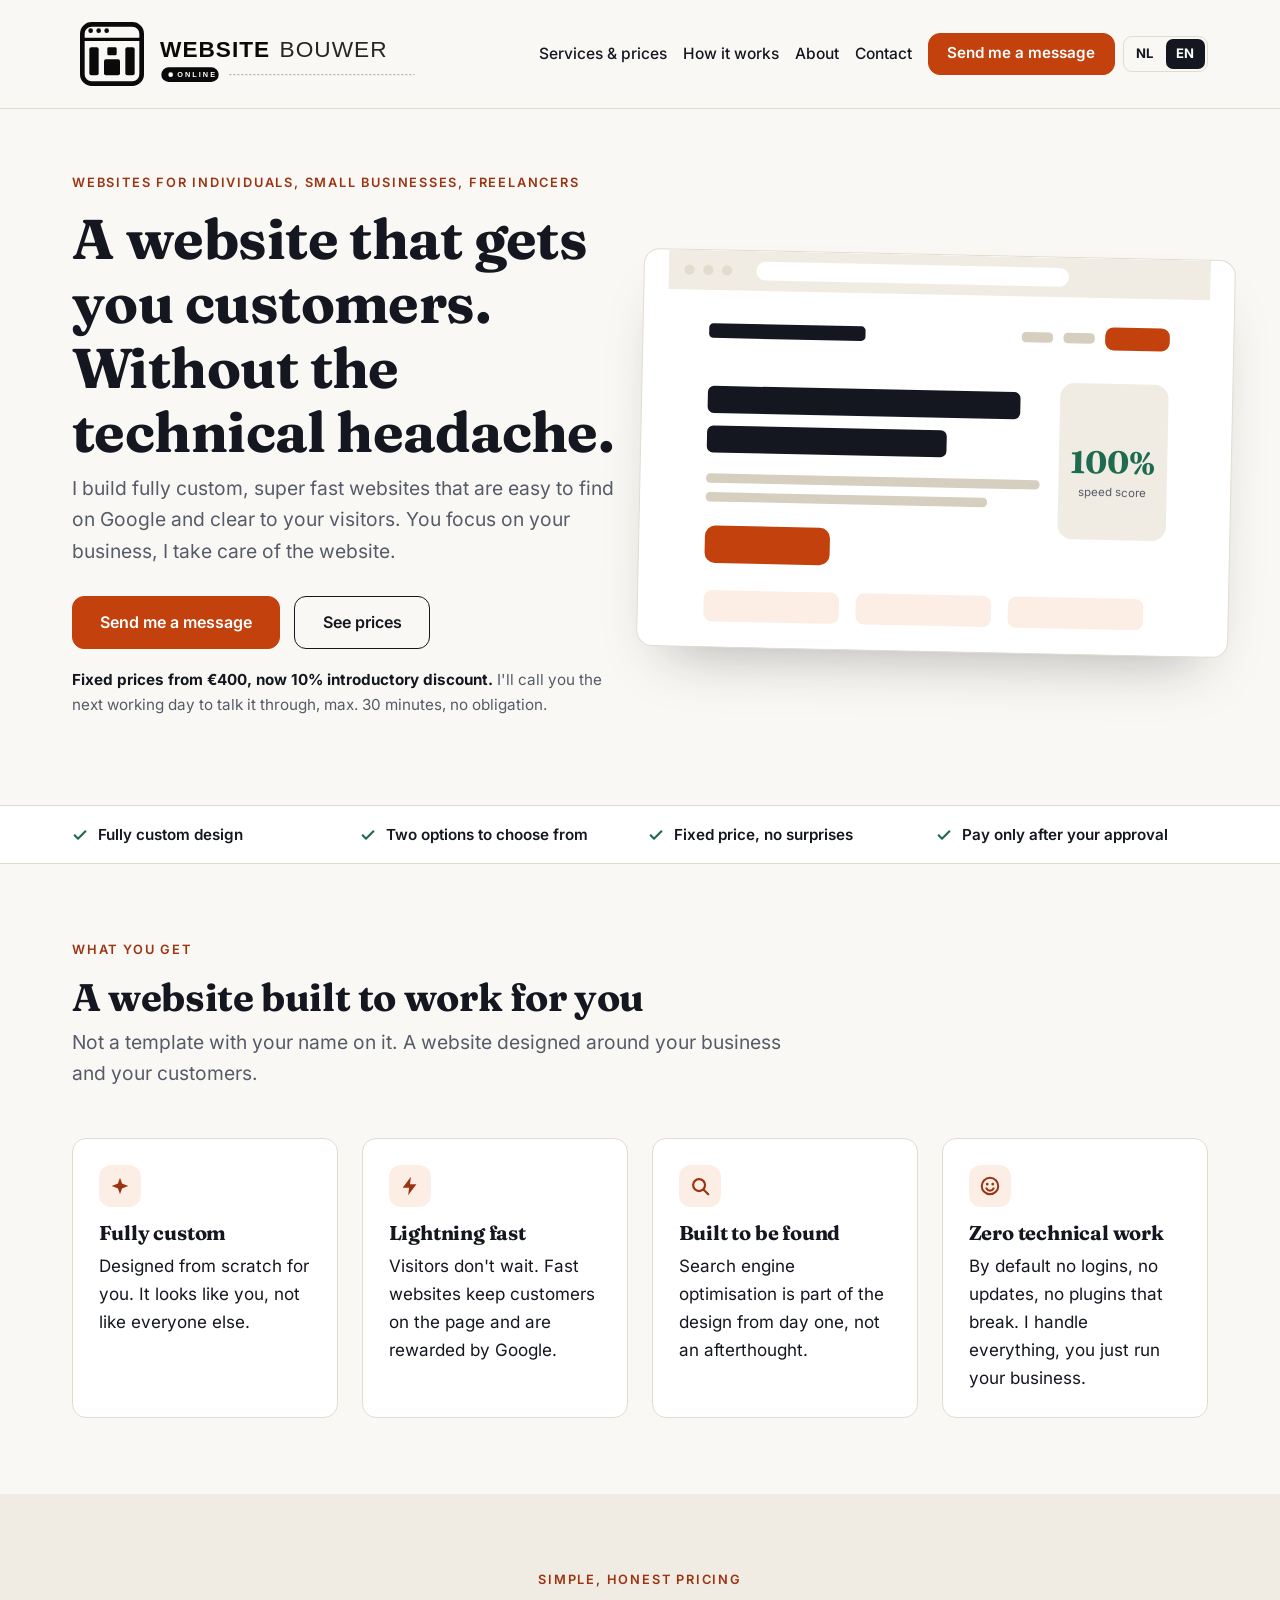
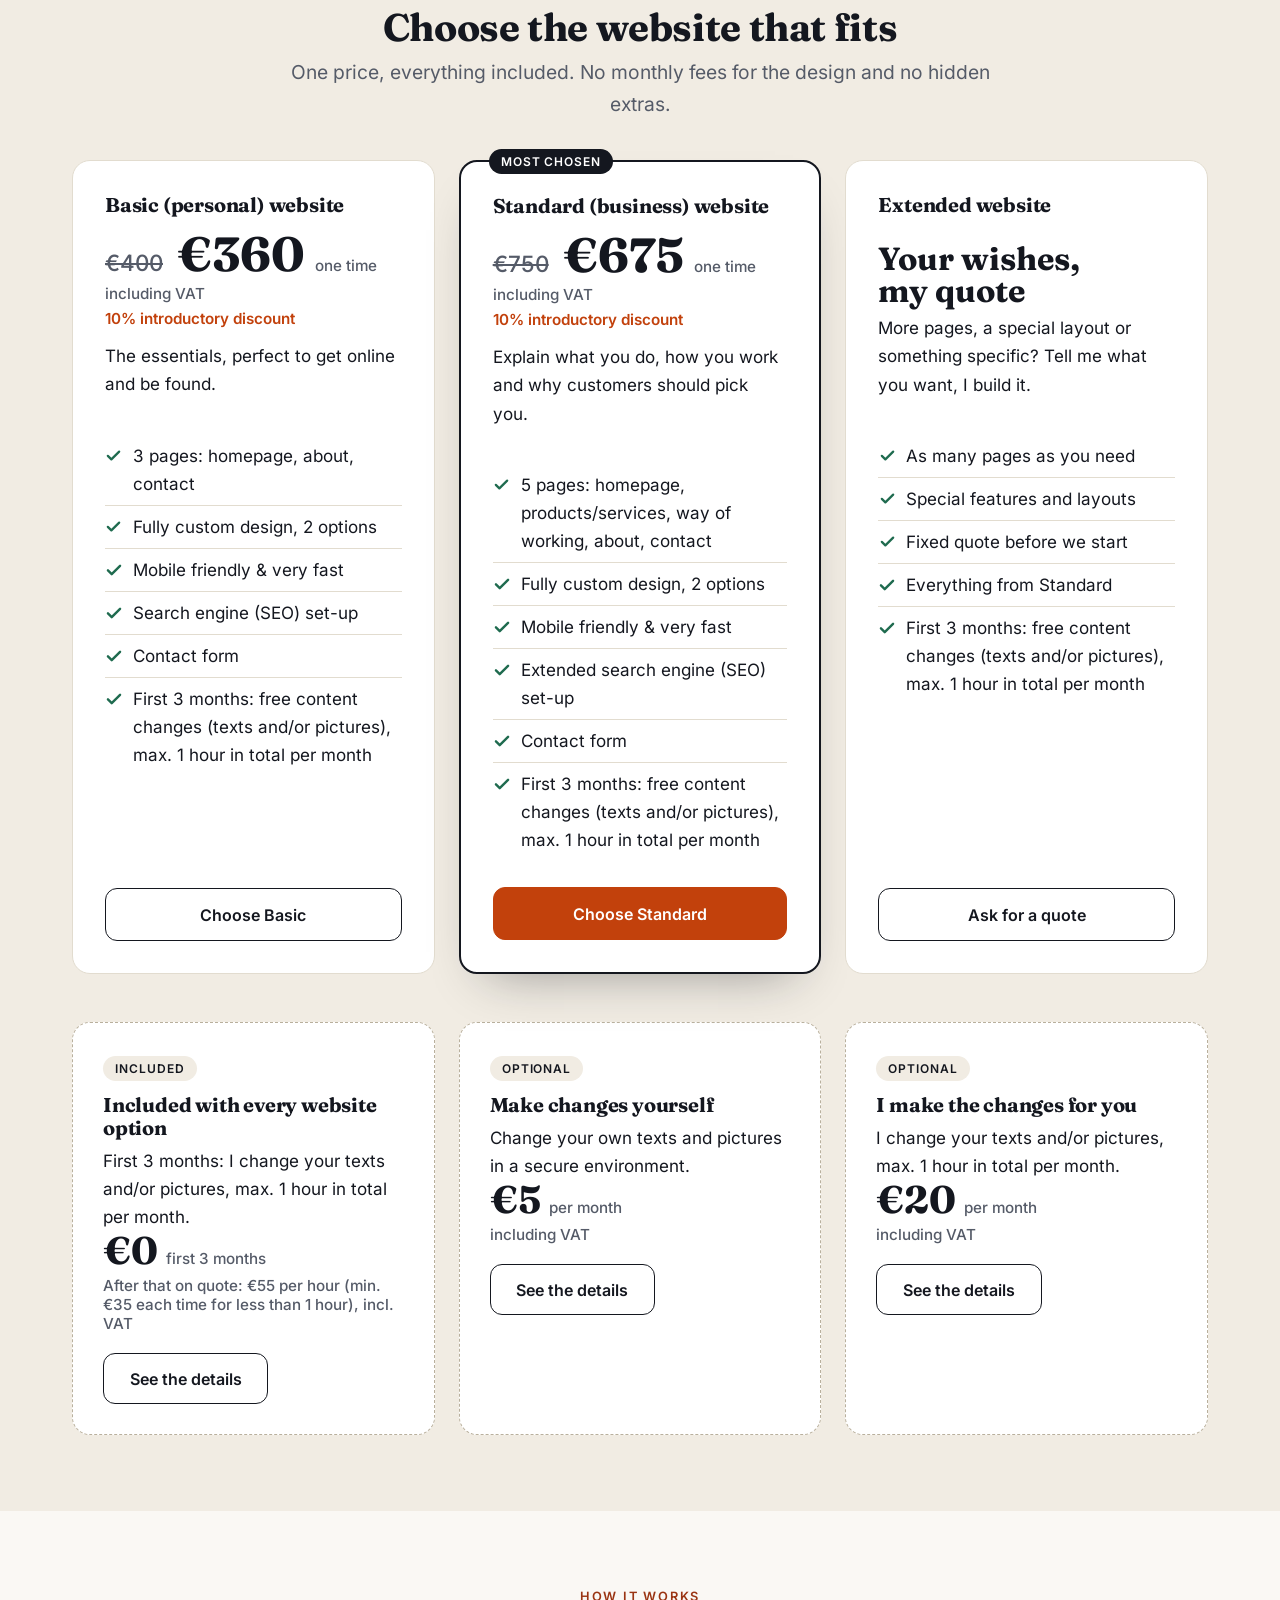
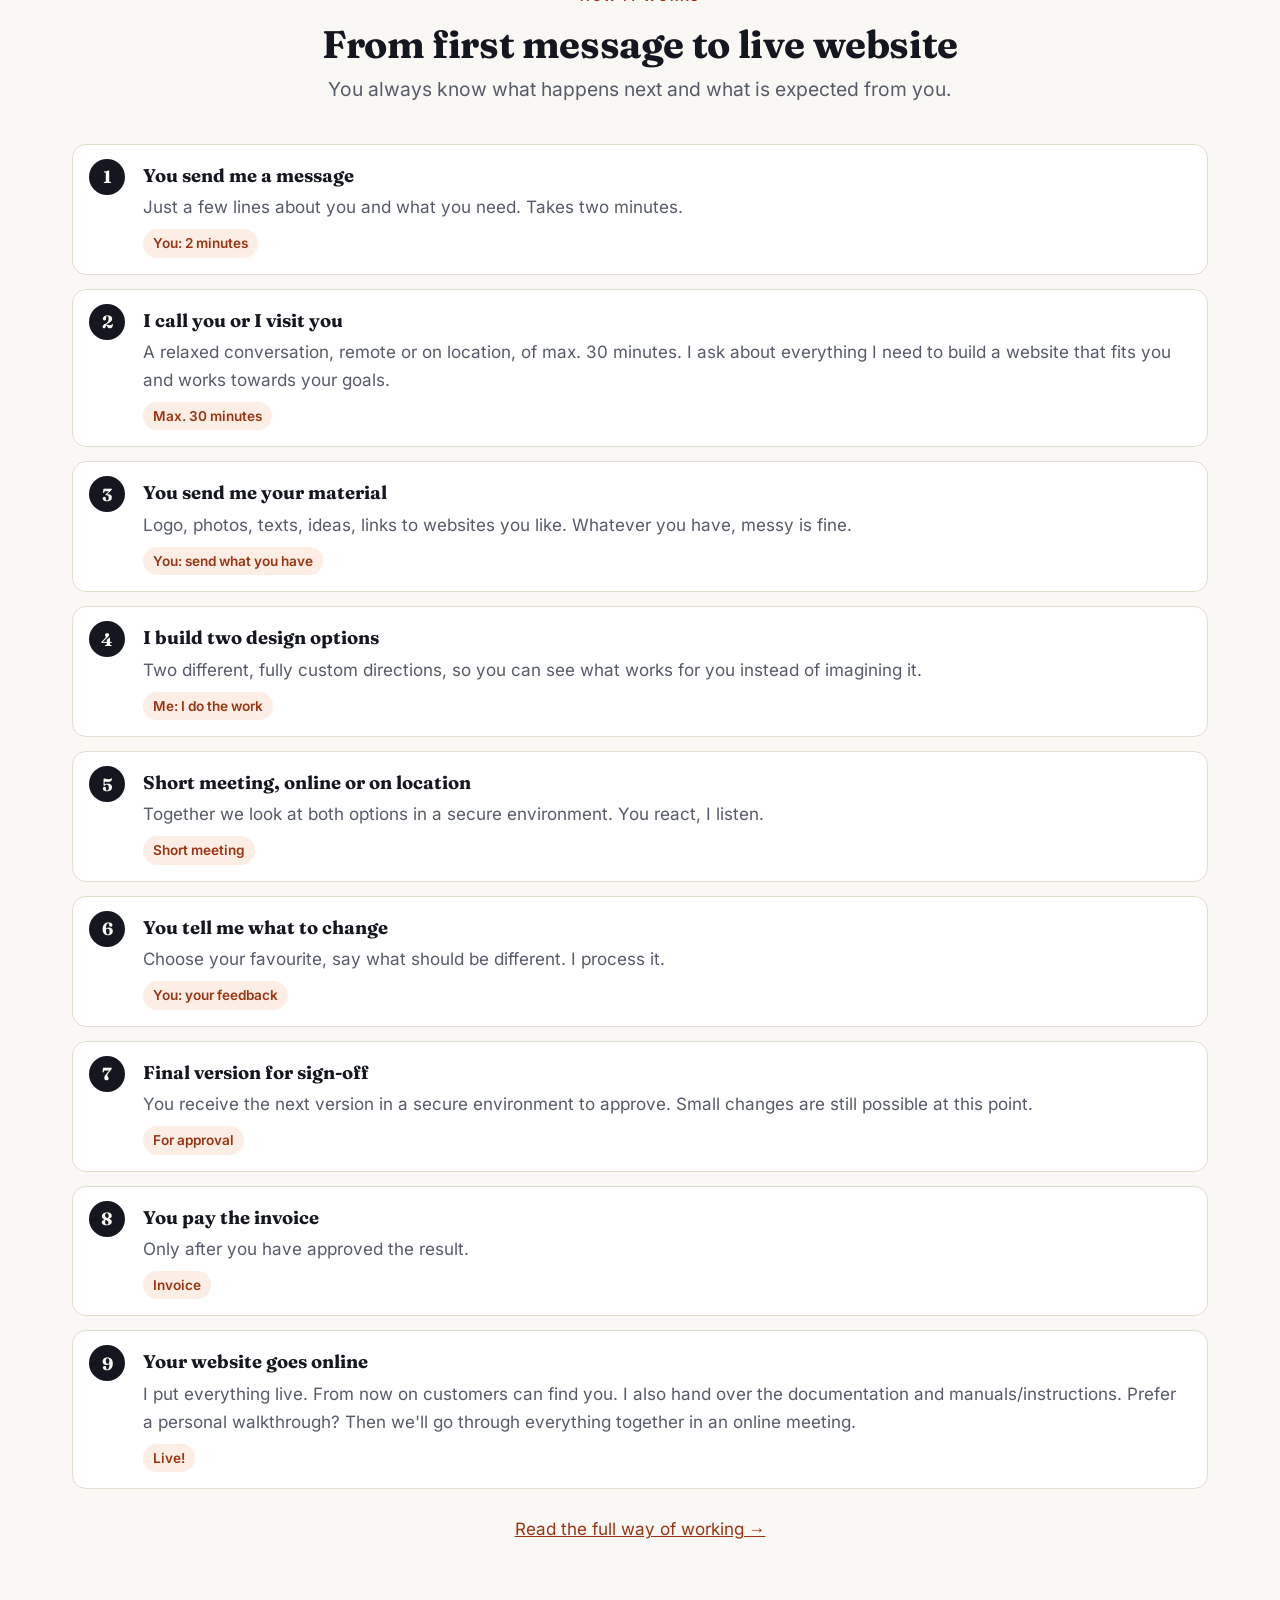
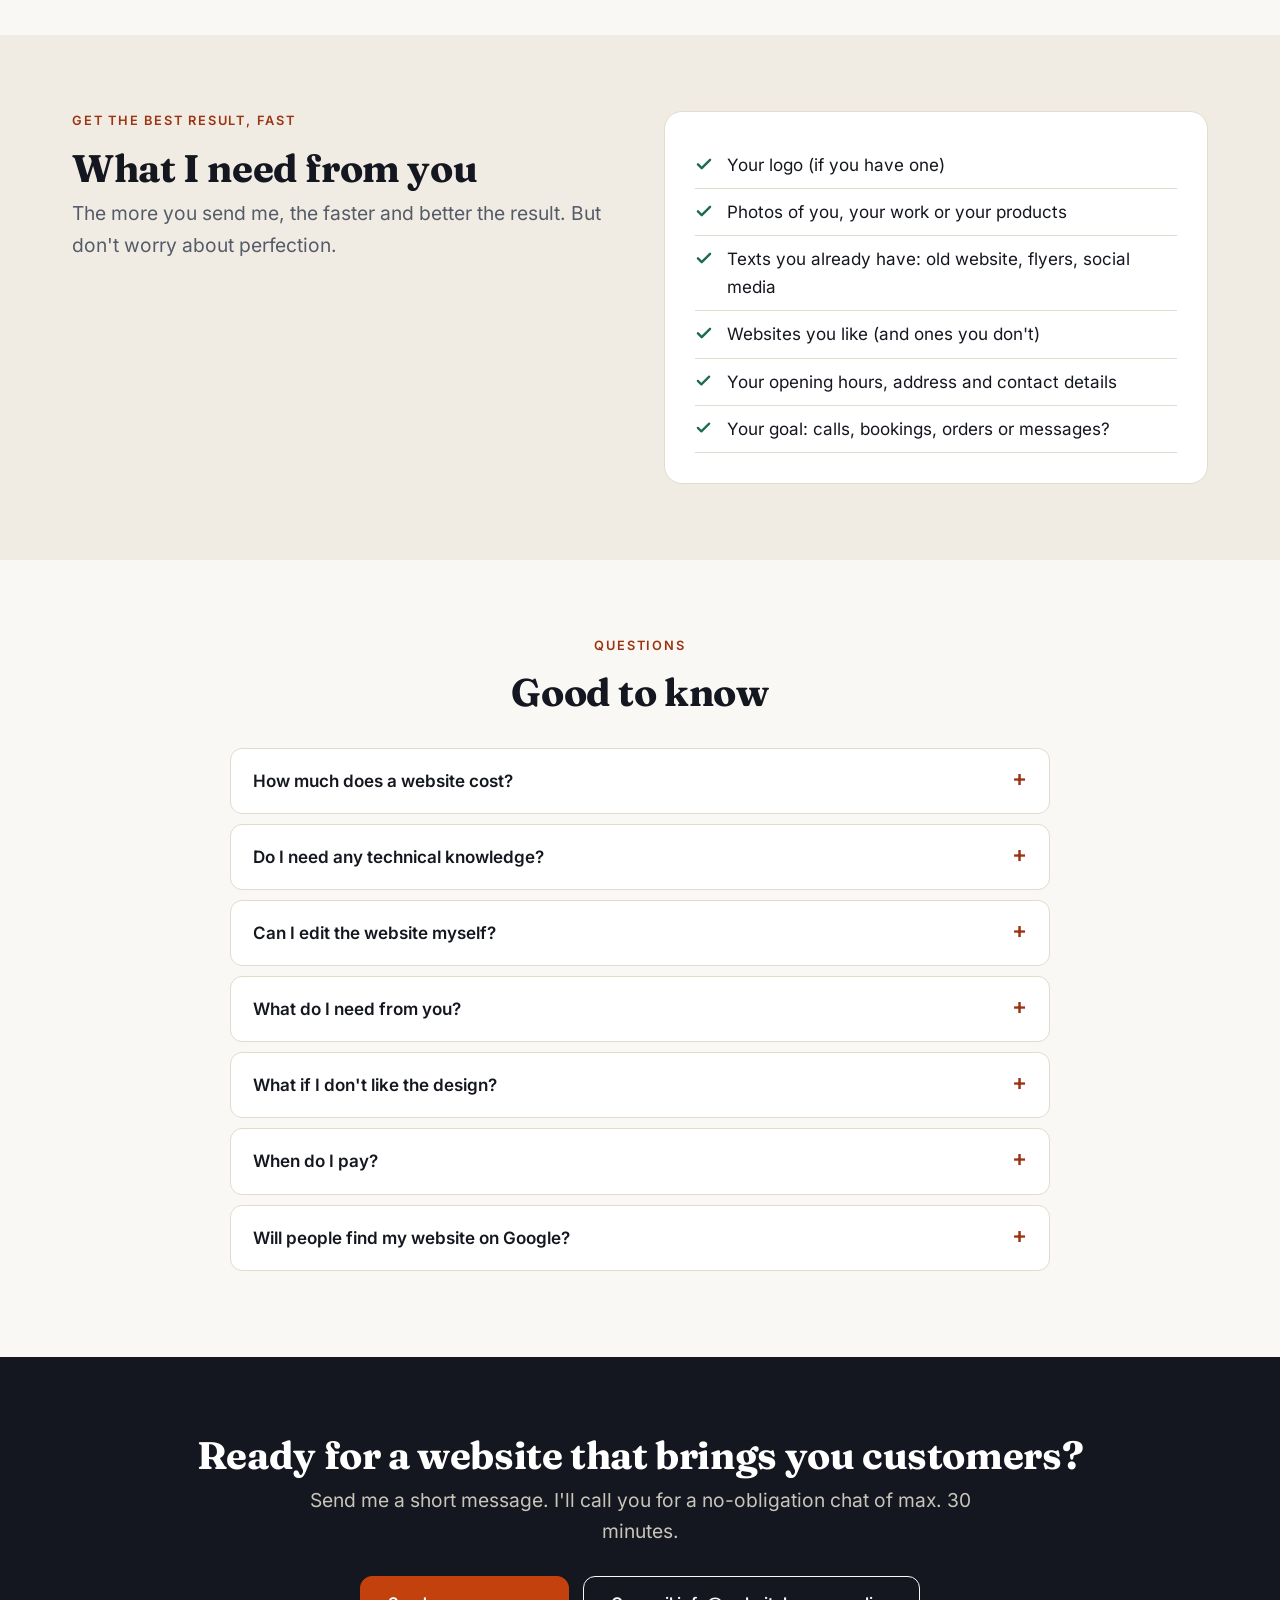
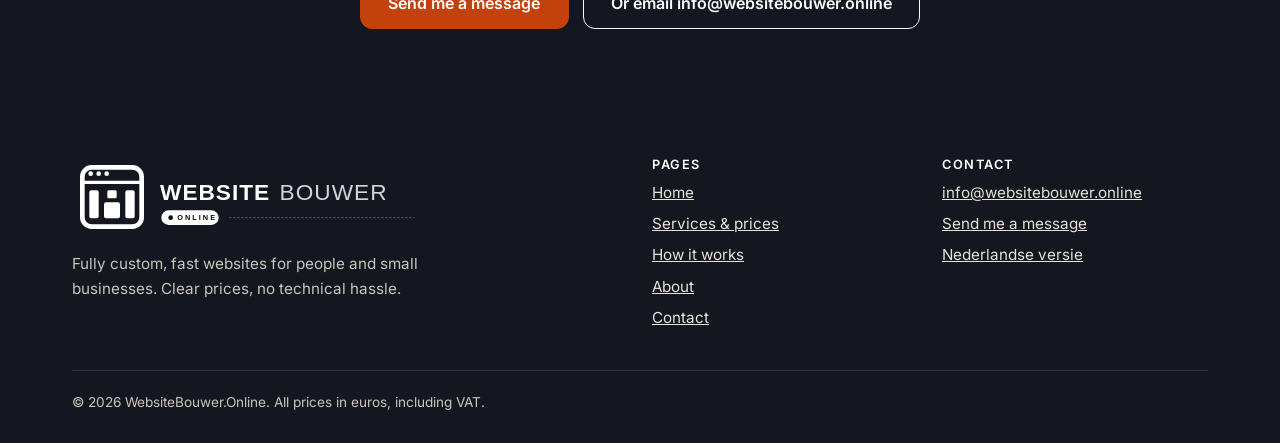
==== commit 47d1f794: "important changes" ====
--- a/en/index.html
+++ b/en/index.html
@@ -1 +1 @@
-<!doctype html> <html lang="en"> <head> <meta charset="utf-8"> <meta name="viewport" content="width=device-width,initial-scale=1"> <title>Custom websites for small businesses & freelancers | from €400</title> <meta name="description" content="Get a fully custom, fast website built for you from €400. Now 10% introductory discount. Two design options, fixed price, no technical hassle. Send a message and I'll call you."> <link rel="canonical" href="https://websitebouwer.online/en/"> <link rel="alternate" hreflang="nl" href="https://websitebouwer.online/"><link rel="alternate" hreflang="en" href="https://websitebouwer.online/en/"><link rel="alternate" hreflang="x-default" href="https://websitebouwer.online/"> <meta name="theme-color" content="#faf8f4"> <meta property="og:type" content="website"> <meta property="og:locale" content="en_GB"> <meta property="og:title" content="Custom websites for small businesses & freelancers | from €400"> <meta property="og:description" content="Get a fully custom, fast website built for you from €400. Now 10% introductory discount. Two design options, fixed price, no technical hassle. Send a message and I'll call you."> <meta property="og:url" content="https://websitebouwer.online/en/"> <meta property="og:image" content="https://websitebouwer.online/og-image-en.png"> <meta name="twitter:card" content="summary_large_image"> <link rel="icon" href="../favicon.ico" sizes="48x48"> <link rel="icon" href="../favicon.svg" type="image/svg+xml" sizes="any"> <link rel="apple-touch-icon" href="../apple-touch-icon.png"> <link rel="manifest" href="../site.webmanifest"> <link rel="stylesheet" href="../styles.7dacace5.css"> <noscript><style>.navbar-collapse.collapse{display:block!important}</style></noscript> <script>document.documentElement.classList.add("js")</script> <script type="application/ld+json">{"@context": "https://schema.org", "@type": "ProfessionalService", "inLanguage": "en", "name": "WebsiteBouwer.Online – custom websites", "url": "https://websitebouwer.online/", "email": "info@websitebouwer.online", "priceRange": "€400 - €750+", "description": "Fully custom, fast static websites for freelancers and small businesses. Fixed prices, no technical hassle.", "image": "https://websitebouwer.online/og-image-en.png", "hasOfferCatalog": {"@type": "OfferCatalog", "name": "Website packages", "itemListElement": [{"@type": "Offer", "name": "Basic (personal) website (3 pages)", "price": "400", "priceCurrency": "EUR", "itemOffered": {"@type": "Service", "name": "Custom website: homepage, about, contact"}}, {"@type": "Offer", "name": "Standard (business) website (5 pages)", "price": "750", "priceCurrency": "EUR", "itemOffered": {"@type": "Service", "name": "Custom website: homepage, services, way of working, about, contact"}}]}}</script><script type="application/ld+json">{"@context": "https://schema.org", "@type": "FAQPage", "inLanguage": "en", "mainEntity": [{"@type": "Question", "name": "How much does a website cost?", "acceptedAnswer": {"@type": "Answer", "text": "A Basic website (3 pages) is €400 and a Standard website (5 pages) is €750. As an introductory offer you now get 10% off (Basic €360, Standard €675). Need more, like a bigger site, a booking page or something special? Tell me what you want and I give you a fixed quote."}}, {"@type": "Question", "name": "Do I need any technical knowledge?", "acceptedAnswer": {"@type": "Answer", "text": "None. I take care of everything technical. You only tell me about your business, send me what you have (texts, logo, photos, examples) and say what you like or dislike."}}, {"@type": "Question", "name": "Can I edit the website myself?", "acceptedAnswer": {"@type": "Answer", "text": "Not by default, and that is on purpose. There is no login, no plugin and no update that can break or get hacked. If you want a change, you send me a message. For the first 3 months after you pay the invoice, the first hour of adjustments each month is free. After that, and for any extra hours, it is €55 per hour, including VAT (minimum charge €35 each time). For bigger changes I give you a quote first. Want to do it yourself after all? You can, with the 'Make changes yourself' option: €9 per month, including VAT, in a secure environment. Your website itself stays static, so it stays fast and secure."}}, {"@type": "Question", "name": "What do I need from you?", "acceptedAnswer": {"@type": "Answer", "text": "Everything you already have: your logo, photos, texts, a list of services, opening hours, links to your social media and to websites you like. Messy is fine. I'll sort it out. Don't have a text yet? We'll talk about it on the phone."}}, {"@type": "Question", "name": "What if I don't like the design?", "acceptedAnswer": {"@type": "Answer", "text": "You get two different design options and we look at them together in a short meeting, online or on location. You tell me what you would like to have changed, and the next version is hopefully the one you sign off. One small change more or less is no problem."}}, {"@type": "Question", "name": "When do I pay?", "acceptedAnswer": {"@type": "Answer", "text": "After you have signed off the final version in a secure environment you receive the invoice. When it is paid, your website goes online. No payment before you have seen and approved the result."}}, {"@type": "Question", "name": "Will people find my website on Google?", "acceptedAnswer": {"@type": "Answer", "text": "Every site I build has a strong search foundation: fast loading, mobile friendly, clear page titles and descriptions, a clean structure and the right technical set-up. Nobody can honestly promise a #1 position, but you start with the best possible basis."}}]}</script> </head> <body> <a class="skip" href="#main">Skip to content</a> <header class="site"><nav class="navbar navbar-expand-xl" aria-label="Main"><div class="container"> <a class="navbar-brand brand" href="index.html" aria-label="WebsiteBouwer.Online – home"><img src="../logo.svg" alt="WebsiteBouwer.Online" width="360" height="80"></a> <button class="navbar-toggler" aria-expanded="false" aria-controls="nav" aria-label="Menu" type="button"><span class="navbar-toggler-icon"></span></button> <div class="collapse navbar-collapse" id="nav"><ul class="navbar-nav ms-auto align-items-xl-center"><li class="nav-item"><a class="nav-link" href="services.html">Services & prices</a></li><li class="nav-item"><a class="nav-link" href="how-it-works.html">How it works</a></li><li class="nav-item"><a class="nav-link" href="about.html">About</a></li><li class="nav-item"><a class="nav-link" href="contact.html">Contact</a></li><li class="nav-item ms-xl-2"><a class="btn btn-primary" href="contact.html">Send me a message</a></li><li class="langsw nav-item" aria-label="Language"><a href="../index.html" hreflang="nl" lang="nl">NL</a><a href="index.html" hreflang="en" lang="en" aria-current="true">EN</a></li></ul></div> </div></nav></header> <main id="main"> <section class="hero"><div class="container"><div class="row row-cols-1 row-cols-lg-2 align-items-center gy-5 gx-lg-5"> <div> <span class="eyebrow">Websites for individuals, small businesses, freelancers</span> <h1>A website that gets you customers. Without the technical headache.</h1> <p class="lead">I build fully custom, super fast websites that are easy to find on Google and clear to your visitors. You focus on your business, I take care of the website.</p> <div class="actions"><a class="btn btn-primary btn-lg" href="contact.html">Send me a message</a><a class="btn btn-outline-dark btn-lg" href="services.html">See prices</a></div> <p class="note"><b>Fixed prices from €400, now 10% introductory discount.</b> I'll call you the next working day to talk it through, max. 30 minutes, no obligation.</p> </div> <div class="mock"><svg viewBox="0 0 520 380" role="img" aria-label="Illustration of a clean, fast website" xmlns="http://www.w3.org/2000/svg"> <rect width="520" height="380" fill="#fff"/><rect width="520" height="38" fill="#f1ece3"/> <circle cx="20" cy="19" r="5" fill="#e2dccf"/><circle cx="38" cy="19" r="5" fill="#e2dccf"/><circle cx="56" cy="19" r="5" fill="#e2dccf"/> <rect x="84" y="10" width="300" height="18" rx="9" fill="#fff"/> <rect x="40" y="70" width="150" height="14" rx="4" fill="#14171f"/> <rect x="340" y="72" width="30" height="10" rx="4" fill="#d6cfc0"/><rect x="380" y="72" width="30" height="10" rx="4" fill="#d6cfc0"/><rect x="420" y="66" width="62" height="22" rx="8" fill="#c2410c"/> <rect x="40" y="130" width="300" height="26" rx="6" fill="#14171f"/><rect x="40" y="168" width="230" height="26" rx="6" fill="#14171f"/> <rect x="40" y="214" width="320" height="9" rx="4" fill="#d6cfc0"/><rect x="40" y="232" width="270" height="9" rx="4" fill="#d6cfc0"/> <rect x="40" y="264" width="120" height="36" rx="10" fill="#c2410c"/> <rect x="40" y="326" width="130" height="30" rx="8" fill="#fdeee5"/><rect x="186" y="326" width="130" height="30" rx="8" fill="#fdeee5"/><rect x="332" y="326" width="130" height="30" rx="8" fill="#fdeee5"/> <rect x="378" y="120" width="104" height="150" rx="14" fill="#f1ece3"/> <text x="430" y="206" text-anchor="middle" font-family="Fraunces,Georgia,serif" font-size="30" font-weight="700" fill="#1f6b4f">100%</text> <text x="430" y="228" text-anchor="middle" font-family="Inter,Arial,sans-serif" font-size="11" fill="#555b68">speed score</text> </svg></div> </div></div></section> <div class="strip"><div class="container"><ul class="row row-cols-1 row-cols-sm-2 row-cols-lg-4 g-3 list-unstyled mb-0 py-3"> <li class="col">Fully custom design</li><li class="col">Two options to choose from</li><li class="col">Fixed price, no surprises</li><li class="col">Pay only after your approval</li> </ul></div></div> <section><div class="container"> <span class="eyebrow">What you get</span> <h2>A website built to work for you</h2> <p class="lead">Not a template with your name on it. A website designed around your business and your customers.</p> <div class="row row-cols-1 row-cols-sm-2 row-cols-lg-4 g-4 mt-4"> <div class="col"><div class="card h-100"><div class="card-body"><div class="ico"><svg viewBox="0 0 24 24" aria-hidden="true"><path fill="currentColor" d="M12 3l2.2 6.3L21 12l-6.8 2.7L12 21l-2.2-6.3L3 12l6.8-2.7z"/></svg></div><h3>Fully custom</h3><p>Designed from scratch for you. It looks like you, not like everyone else.</p></div></div></div> <div class="col"><div class="card h-100"><div class="card-body"><div class="ico"><svg viewBox="0 0 24 24" aria-hidden="true"><path fill="currentColor" d="M13 2L4 14h7l-1 8 9-12h-7z"/></svg></div><h3>Lightning fast</h3><p>Visitors don't wait. Fast websites keep customers on the page and are rewarded by Google.</p></div></div></div> <div class="col"><div class="card h-100"><div class="card-body"><div class="ico"><svg viewBox="0 0 24 24" aria-hidden="true" fill="none" stroke="currentColor" stroke-width="2.4" stroke-linecap="round"><circle cx="11" cy="11" r="6.5"/><path d="M16 16l5 5"/></svg></div><h3>Built to be found</h3><p>Search engine optimisation is part of the design from day one, not an afterthought.</p></div></div></div> <div class="col"><div class="card h-100"><div class="card-body"><div class="ico"><svg viewBox="0 0 24 24" aria-hidden="true" fill="none" stroke="currentColor" stroke-width="2.2" stroke-linecap="round"><circle cx="12" cy="12" r="9"/><path d="M8 14.5c1 1.8 2.4 2.7 4 2.7s3-.9 4-2.7"/><path d="M9 10v.01M15 10v.01" stroke-width="3"/></svg></div><h3>Zero technical work</h3><p>No logins, no updates, no plugins that break. I handle everything, you just run your business.</p></div></div></div> </div> </div></section> <section class="alt"><div class="container"> <div class="center"><span class="eyebrow">Simple, honest pricing</span> <h2>Choose the website that fits</h2> <p class="lead">One price, everything included. No monthly fees for the design and no hidden extras.</p></div> <div class="row row-cols-1 row-cols-lg-3 g-4 mt-3 align-items-stretch"> <div class="col"><article class="plan h-100"><h3>Basic (personal) website</h3><p class="price"><s class="was">€400</s> €360 <small>one time</small><small class="vat">including VAT</small><small class="intro">10% introductory discount</small></p> <p>The essentials, perfect to get online and be found.</p> <ul><li>3 pages: homepage, about, contact</li><li>Fully custom design, 2 options</li><li>Mobile friendly & very fast</li><li>Search engine (SEO) set-up</li><li>Contact form</li><li>During the first 3 months, adjustments are free for up to 1 hour in total per month</li></ul> <a class="btn btn-outline-dark btn-lg" href="contact.html">Choose Basic</a></article></div> <div class="col"><article class="plan h-100 pop"><span class="tag">Most chosen</span><h3>Standard (business) website</h3><p class="price"><s class="was">€750</s> €675 <small>one time</small><small class="vat">including VAT</small><small class="intro">10% introductory discount</small></p> <p>Explain what you do, how you work and why customers should pick you.</p> <ul><li>5 pages: homepage, products/services, way of working, about, contact</li><li>Fully custom design, 2 options</li><li>Mobile friendly & very fast</li><li>Extended search engine (SEO) set-up</li><li>Contact form</li><li>During the first 3 months, adjustments are free for up to 1 hour in total per month</li></ul> <a class="btn btn-primary btn-lg" href="contact.html">Choose Standard</a></article></div> <div class="col"><article class="plan h-100"><h3>Extended website</h3><p class="price q">Your wishes, <br>my quote</p> <p>More pages, a special layout or something specific? Tell me what you want, I build it.</p> <ul><li>As many pages as you need</li><li>Special features and layouts</li><li>Fixed quote before we start</li><li>Everything from Standard</li><li>During the first 3 months, adjustments are free for up to 1 hour in total per month</li></ul> <a class="btn btn-outline-dark btn-lg" href="contact.html">Ask for a quote</a></article></div> </div><div class="addon mt-4"><div class="row align-items-center gy-3 gx-lg-5"> <div class="col-lg-8"><span class="tag">Optional</span> <h3>Make changes yourself</h3> <p>Want to make changes yourself after all (edit texts or swap images)? I'll set up a secure environment where you can do that. The website that you see on the internet, with the edited text or images, stays static, so it stays fast and secure.</p></div> <div class="col-lg-4"><p class="price">€9 <small>per month</small><small class="vat">including VAT</small></p> <p class="addon-note">Subscription, starting after the first month following delivery.</p> <a class="btn btn-outline-dark btn-lg" href="contact.html">Ask about this option</a></div> </div></div> <p class="center" style="margin-top:26px;color:var(--muted)">After payment: <b style="color:var(--ink)">During the first 3 months, adjustments are free for up to 1 hour in total per month.</b> After that, or if you need more: €55 per hour, including VAT (minimum charge €35 each time), always with a quote first.</p> </div></section> <section><div class="container"> <div class="center"><span class="eyebrow">How it works</span><h2>From first message to live website</h2> <p class="lead">You always know what happens next and what is expected from you.</p></div> <ol class="steps compact"><li><strong>You send me a message</strong><span>Just a few lines about you and what you need. Takes two minutes.</span><br><em>You: 2 minutes</em></li><li><strong>I call you or I visit you</strong><span>A relaxed conversation, remote or on location, of max. 30 minutes. I ask about everything I need to build a website that fits you and works towards your goals.</span><br><em>Max. 30 minutes</em></li><li><strong>You send me your material</strong><span>Logo, photos, texts, ideas, links to websites you like. Whatever you have, messy is fine.</span><br><em>You: send what you have</em></li><li><strong>I build two design options</strong><span>Two different, fully custom directions, so you can see what works for you instead of imagining it.</span><br><em>Me: I do the work</em></li><li><strong>Short meeting, online or on location</strong><span>Together we look at both options in a secure environment. You react, I listen.</span><br><em>Short meeting</em></li><li><strong>You tell me what to change</strong><span>Choose your favourite, say what should be different. I process it.</span><br><em>You: your feedback</em></li><li><strong>Final version for sign-off</strong><span>You receive the next version in a secure environment to approve. Small changes are still possible at this point.</span><br><em>For approval</em></li><li><strong>You pay the invoice</strong><span>Only after you have approved the result.</span><br><em>Invoice</em></li><li><strong>Your website goes online</strong><span>I put everything live. From now on customers can find you. I also hand over the documentation and manuals/instructions. Prefer a personal walkthrough? Then we'll go through everything together in an online meeting.</span><br><em>Live!</em></li></ol> <p class="center" style="margin-top:26px"><a href="how-it-works.html">Read the full way of working →</a></p> </div></section> <section class="alt"><div class="container"><div class="row row-cols-1 row-cols-md-2 gy-5 gx-lg-5 align-items-start"> <div><span class="eyebrow">Get the best result, fast</span><h2>What I need from you</h2> <p class="lead">The more you send me, the faster and better the result. But don't worry about perfection.</p></div> <div><div class="panel"><ul class="check"> <li>Your logo (if you have one)</li><li>Photos of you, your work or your products</li> <li>Texts you already have: old website, flyers, social media</li> <li>Websites you like (and ones you don't)</li><li>Your opening hours, address and contact details</li> <li>Your goal: calls, bookings, orders or messages?</li></ul></div></div> </div></div></section> <section><div class="container"><div class="center"><span class="eyebrow">Questions</span><h2>Good to know</h2></div><div class="faq"><details><summary>How much does a website cost?</summary><p>A Basic website (3 pages) is €400 and a Standard website (5 pages) is €750. As an introductory offer you now get 10% off (Basic €360, Standard €675). Need more, like a bigger site, a booking page or something special? Tell me what you want and I give you a fixed quote.</p></details><details><summary>Do I need any technical knowledge?</summary><p>None. I take care of everything technical. You only tell me about your business, send me what you have (texts, logo, photos, examples) and say what you like or dislike.</p></details><details><summary>Can I edit the website myself?</summary><p>Not by default, and that is on purpose. There is no login, no plugin and no update that can break or get hacked. If you want a change, you send me a message. For the first 3 months after you pay the invoice, the first hour of adjustments each month is free. After that, and for any extra hours, it is €55 per hour, including VAT (minimum charge €35 each time). For bigger changes I give you a quote first. Want to do it yourself after all? You can, with the 'Make changes yourself' option: €9 per month, including VAT, in a secure environment. Your website itself stays static, so it stays fast and secure.</p></details><details><summary>What do I need from you?</summary><p>Everything you already have: your logo, photos, texts, a list of services, opening hours, links to your social media and to websites you like. Messy is fine. I'll sort it out. Don't have a text yet? We'll talk about it on the phone.</p></details><details><summary>What if I don't like the design?</summary><p>You get two different design options and we look at them together in a short meeting, online or on location. You tell me what you would like to have changed, and the next version is hopefully the one you sign off. One small change more or less is no problem.</p></details><details><summary>When do I pay?</summary><p>After you have signed off the final version in a secure environment you receive the invoice. When it is paid, your website goes online. No payment before you have seen and approved the result.</p></details><details><summary>Will people find my website on Google?</summary><p>Every site I build has a strong search foundation: fast loading, mobile friendly, clear page titles and descriptions, a clean structure and the right technical set-up. Nobody can honestly promise a #1 position, but you start with the best possible basis.</p></details></div></div></section> <section class="dark cta"><div class="container"> <h2>Ready for a website that brings you customers?</h2><p class="lead">Send me a short message. I'll call you for a no-obligation chat of max. 30 minutes.</p> <div class="actions"><a class="btn btn-primary btn-lg" href="contact.html">Send me a message</a><a class="btn btn-outline-light btn-lg" href="mailto:info@websitebouwer.online">Or email info@websitebouwer.online</a></div> </div></section> </main> <footer class="site"><div class="container"> <div class="row g-4"> <div class="col-md-6"><a class="brand" href="index.html" aria-label="WebsiteBouwer.Online – home"><img src="../logo-dark.svg" alt="WebsiteBouwer.Online" width="360" height="80"></a> <p style="margin-top:14px;max-width:38ch">Fully custom, fast websites for people and small businesses. Clear prices, no technical hassle.</p></div> <div class="col-6 col-md-3"><h3>Pages</h3><ul><li><a href="index.html">Home</a></li><li><a href="services.html">Services & prices</a></li><li><a href="how-it-works.html">How it works</a></li><li><a href="about.html">About</a></li><li><a href="contact.html">Contact</a></li></ul></div> <div class="col-6 col-md-3"><h3>Contact</h3><ul><li><a href="mailto:info@websitebouwer.online">info@<wbr>websitebouwer.online</a></li><li><a href="contact.html">Send me a message</a></li><li><a href="../index.html" hreflang="nl" lang="nl">Nederlandse versie</a></li></ul></div> </div> <div class="legal">© 2026 WebsiteBouwer.Online. All prices in euros, including VAT.</div> </div></footer> <script>!function(){var e=document.querySelector(".navbar-toggler"),t=document.getElementById("nav");e&&e.addEventListener("click",function(){var n=t.classList.toggle("show");e.setAttribute("aria-expanded",n)})}()</script> </body> </html> +<!doctype html> <html lang="en"> <head> <meta charset="utf-8"> <meta name="viewport" content="width=device-width,initial-scale=1"> <title>Custom websites for small businesses & freelancers | from €400</title> <meta name="description" content="Get a fully custom, fast website built for you from €400. Now 10% introductory discount. Two design options, fixed price, no technical hassle. Send a message and I'll call you."> <link rel="canonical" href="https://websitebouwer.online/en/"> <link rel="alternate" hreflang="nl" href="https://websitebouwer.online/"><link rel="alternate" hreflang="en" href="https://websitebouwer.online/en/"><link rel="alternate" hreflang="x-default" href="https://websitebouwer.online/"> <meta name="theme-color" content="#faf8f4"> <meta property="og:type" content="website"> <meta property="og:locale" content="en_GB"> <meta property="og:title" content="Custom websites for small businesses & freelancers | from €400"> <meta property="og:description" content="Get a fully custom, fast website built for you from €400. Now 10% introductory discount. Two design options, fixed price, no technical hassle. Send a message and I'll call you."> <meta property="og:url" content="https://websitebouwer.online/en/"> <meta property="og:image" content="https://websitebouwer.online/og-image-en.png"> <meta name="twitter:card" content="summary_large_image"> <link rel="icon" href="../favicon.ico" sizes="48x48"> <link rel="icon" href="../favicon.svg" type="image/svg+xml" sizes="any"> <link rel="apple-touch-icon" href="../apple-touch-icon.png"> <link rel="manifest" href="../site.webmanifest"> <link rel="stylesheet" href="../styles.7dacace5.css"> <noscript><style>.navbar-collapse.collapse{display:block!important}</style></noscript> <script>document.documentElement.classList.add("js")</script> <script type="application/ld+json">{"@context": "https://schema.org", "@type": "ProfessionalService", "inLanguage": "en", "name": "WebsiteBouwer.Online – custom websites", "url": "https://websitebouwer.online/", "email": "info@websitebouwer.online", "priceRange": "€400 - €750+", "description": "Fully custom, fast static websites for freelancers and small businesses. Fixed prices, no technical hassle.", "image": "https://websitebouwer.online/og-image-en.png", "hasOfferCatalog": {"@type": "OfferCatalog", "name": "Website packages", "itemListElement": [{"@type": "Offer", "name": "Basic (personal) website (3 pages)", "price": "400", "priceCurrency": "EUR", "itemOffered": {"@type": "Service", "name": "Custom website: homepage, about, contact"}}, {"@type": "Offer", "name": "Standard (business) website (5 pages)", "price": "750", "priceCurrency": "EUR", "itemOffered": {"@type": "Service", "name": "Custom website: homepage, services, way of working, about, contact"}}]}}</script><script type="application/ld+json">{"@context": "https://schema.org", "@type": "FAQPage", "inLanguage": "en", "mainEntity": [{"@type": "Question", "name": "How much does a website cost?", "acceptedAnswer": {"@type": "Answer", "text": "A Basic website (3 pages) is €400 and a Standard website (5 pages) is €750. As an introductory offer you now get 10% off (Basic €360, Standard €675). Need more, like a bigger site, a booking page or something special? Tell me what you want and I give you a fixed quote."}}, {"@type": "Question", "name": "Do I need any technical knowledge?", "acceptedAnswer": {"@type": "Answer", "text": "None. I take care of everything technical. You only tell me about your business, send me what you have (texts, logo, photos, examples) and say what you like or dislike."}}, {"@type": "Question", "name": "Can I edit the website myself?", "acceptedAnswer": {"@type": "Answer", "text": "Not by default, and that is a deliberate choice: your website stays static, so it stays fast and secure. For the first 3 months, content changes by me are included. You can also choose an optional subscription: make changes yourself, or have me make them. All details and prices are on the page Services & prices."}}, {"@type": "Question", "name": "What do I need from you?", "acceptedAnswer": {"@type": "Answer", "text": "Everything you already have: your logo, photos, texts, a list of services, opening hours, links to your social media and to websites you like. Messy is fine. I'll sort it out. Don't have a text yet? We'll talk about it on the phone."}}, {"@type": "Question", "name": "What if I don't like the design?", "acceptedAnswer": {"@type": "Answer", "text": "You get two different design options and we look at them together in a short meeting, online or on location. You tell me what you would like to have changed, and the next version is hopefully the one you sign off. One small change more or less is no problem."}}, {"@type": "Question", "name": "When do I pay?", "acceptedAnswer": {"@type": "Answer", "text": "After you have signed off the final version in a secure environment you receive the invoice. When it is paid, your website goes online. No payment before you have seen and approved the result."}}, {"@type": "Question", "name": "Will people find my website on Google?", "acceptedAnswer": {"@type": "Answer", "text": "Every site I build has a strong search foundation: fast loading, mobile friendly, clear page titles and descriptions, a clean structure and the right technical set-up. Nobody can honestly promise a #1 position, but you start with the best possible basis."}}]}</script> </head> <body> <a class="skip" href="#main">Skip to content</a> <header class="site"><nav class="navbar navbar-expand-xl" aria-label="Main"><div class="container"> <a class="navbar-brand brand" href="index.html" aria-label="WebsiteBouwer.Online – home"><img src="../logo.svg" alt="WebsiteBouwer.Online" width="360" height="80"></a> <button class="navbar-toggler" aria-expanded="false" aria-controls="nav" aria-label="Menu" type="button"><span class="navbar-toggler-icon"></span></button> <div class="collapse navbar-collapse" id="nav"><ul class="navbar-nav ms-auto align-items-xl-center"><li class="nav-item"><a class="nav-link" href="services.html">Services & prices</a></li><li class="nav-item"><a class="nav-link" href="how-it-works.html">How it works</a></li><li class="nav-item"><a class="nav-link" href="about.html">About</a></li><li class="nav-item"><a class="nav-link" href="contact.html">Contact</a></li><li class="nav-item ms-xl-2"><a class="btn btn-primary" href="contact.html">Send me a message</a></li><li class="langsw nav-item" aria-label="Language"><a href="../index.html" hreflang="nl" lang="nl">NL</a><a href="index.html" hreflang="en" lang="en" aria-current="true">EN</a></li></ul></div> </div></nav></header> <main id="main"> <section class="hero"><div class="container"><div class="row row-cols-1 row-cols-lg-2 align-items-center gy-5 gx-lg-5"> <div> <span class="eyebrow">Websites for individuals, small businesses, freelancers</span> <h1>A website that gets you customers. Without the technical headache.</h1> <p class="lead">I build fully custom, super fast websites that are easy to find on Google and clear to your visitors. You focus on your business, I take care of the website.</p> <div class="actions"><a class="btn btn-primary btn-lg" href="contact.html">Send me a message</a><a class="btn btn-outline-dark btn-lg" href="services.html">See prices</a></div> <p class="note"><b>Fixed prices from €400, now 10% introductory discount.</b> I'll call you the next working day to talk it through, max. 30 minutes, no obligation.</p> </div> <div class="mock"><svg viewBox="0 0 520 380" role="img" aria-label="Illustration of a clean, fast website" xmlns="http://www.w3.org/2000/svg"> <rect width="520" height="380" fill="#fff"/><rect width="520" height="38" fill="#f1ece3"/> <circle cx="20" cy="19" r="5" fill="#e2dccf"/><circle cx="38" cy="19" r="5" fill="#e2dccf"/><circle cx="56" cy="19" r="5" fill="#e2dccf"/> <rect x="84" y="10" width="300" height="18" rx="9" fill="#fff"/> <rect x="40" y="70" width="150" height="14" rx="4" fill="#14171f"/> <rect x="340" y="72" width="30" height="10" rx="4" fill="#d6cfc0"/><rect x="380" y="72" width="30" height="10" rx="4" fill="#d6cfc0"/><rect x="420" y="66" width="62" height="22" rx="8" fill="#c2410c"/> <rect x="40" y="130" width="300" height="26" rx="6" fill="#14171f"/><rect x="40" y="168" width="230" height="26" rx="6" fill="#14171f"/> <rect x="40" y="214" width="320" height="9" rx="4" fill="#d6cfc0"/><rect x="40" y="232" width="270" height="9" rx="4" fill="#d6cfc0"/> <rect x="40" y="264" width="120" height="36" rx="10" fill="#c2410c"/> <rect x="40" y="326" width="130" height="30" rx="8" fill="#fdeee5"/><rect x="186" y="326" width="130" height="30" rx="8" fill="#fdeee5"/><rect x="332" y="326" width="130" height="30" rx="8" fill="#fdeee5"/> <rect x="378" y="120" width="104" height="150" rx="14" fill="#f1ece3"/> <text x="430" y="206" text-anchor="middle" font-family="Fraunces,Georgia,serif" font-size="30" font-weight="700" fill="#1f6b4f">100%</text> <text x="430" y="228" text-anchor="middle" font-family="Inter,Arial,sans-serif" font-size="11" fill="#555b68">speed score</text> </svg></div> </div></div></section> <div class="strip"><div class="container"><ul class="row row-cols-1 row-cols-sm-2 row-cols-lg-4 g-3 list-unstyled mb-0 py-3"> <li class="col">Fully custom design</li><li class="col">Two options to choose from</li><li class="col">Fixed price, no surprises</li><li class="col">Pay only after your approval</li> </ul></div></div> <section><div class="container"> <span class="eyebrow">What you get</span> <h2>A website built to work for you</h2> <p class="lead">Not a template with your name on it. A website designed around your business and your customers.</p> <div class="row row-cols-1 row-cols-sm-2 row-cols-lg-4 g-4 mt-4"> <div class="col"><div class="card h-100"><div class="card-body"><div class="ico"><svg viewBox="0 0 24 24" aria-hidden="true"><path fill="currentColor" d="M12 3l2.2 6.3L21 12l-6.8 2.7L12 21l-2.2-6.3L3 12l6.8-2.7z"/></svg></div><h3>Fully custom</h3><p>Designed from scratch for you. It looks like you, not like everyone else.</p></div></div></div> <div class="col"><div class="card h-100"><div class="card-body"><div class="ico"><svg viewBox="0 0 24 24" aria-hidden="true"><path fill="currentColor" d="M13 2L4 14h7l-1 8 9-12h-7z"/></svg></div><h3>Lightning fast</h3><p>Visitors don't wait. Fast websites keep customers on the page and are rewarded by Google.</p></div></div></div> <div class="col"><div class="card h-100"><div class="card-body"><div class="ico"><svg viewBox="0 0 24 24" aria-hidden="true" fill="none" stroke="currentColor" stroke-width="2.4" stroke-linecap="round"><circle cx="11" cy="11" r="6.5"/><path d="M16 16l5 5"/></svg></div><h3>Built to be found</h3><p>Search engine optimisation is part of the design from day one, not an afterthought.</p></div></div></div> <div class="col"><div class="card h-100"><div class="card-body"><div class="ico"><svg viewBox="0 0 24 24" aria-hidden="true" fill="none" stroke="currentColor" stroke-width="2.2" stroke-linecap="round"><circle cx="12" cy="12" r="9"/><path d="M8 14.5c1 1.8 2.4 2.7 4 2.7s3-.9 4-2.7"/><path d="M9 10v.01M15 10v.01" stroke-width="3"/></svg></div><h3>Zero technical work</h3><p>By default no logins, no updates, no plugins that break. I handle everything, you just run your business.</p></div></div></div> </div> </div></section> <section class="alt"><div class="container"> <div class="center"><span class="eyebrow">Simple, honest pricing</span> <h2>Choose the website that fits</h2> <p class="lead">One price, everything included. No monthly fees for the design and no hidden extras.</p></div> <div class="row row-cols-1 row-cols-lg-3 g-4 mt-3 align-items-stretch"> <div class="col"><article class="plan h-100"><h3>Basic (personal) website</h3><p class="price"><s class="was">€400</s> €360 <small>one time</small><small class="vat">including VAT</small><small class="intro">10% introductory discount</small></p> <p>The essentials, perfect to get online and be found.</p> <ul><li>3 pages: homepage, about, contact</li><li>Fully custom design, 2 options</li><li>Mobile friendly & very fast</li><li>Search engine (SEO) set-up</li><li>Contact form</li><li>First 3 months: free content changes (texts and/or pictures), max. 1 hour in total per month</li></ul> <a class="btn btn-outline-dark btn-lg" href="contact.html">Choose Basic</a></article></div> <div class="col"><article class="plan h-100 pop"><span class="tag">Most chosen</span><h3>Standard (business) website</h3><p class="price"><s class="was">€750</s> €675 <small>one time</small><small class="vat">including VAT</small><small class="intro">10% introductory discount</small></p> <p>Explain what you do, how you work and why customers should pick you.</p> <ul><li>5 pages: homepage, products/services, way of working, about, contact</li><li>Fully custom design, 2 options</li><li>Mobile friendly & very fast</li><li>Extended search engine (SEO) set-up</li><li>Contact form</li><li>First 3 months: free content changes (texts and/or pictures), max. 1 hour in total per month</li></ul> <a class="btn btn-primary btn-lg" href="contact.html">Choose Standard</a></article></div> <div class="col"><article class="plan h-100"><h3>Extended website</h3><p class="price q">Your wishes, <br>my quote</p> <p>More pages, a special layout or something specific? Tell me what you want, I build it.</p> <ul><li>As many pages as you need</li><li>Special features and layouts</li><li>Fixed quote before we start</li><li>Everything from Standard</li><li>First 3 months: free content changes (texts and/or pictures), max. 1 hour in total per month</li></ul> <a class="btn btn-outline-dark btn-lg" href="contact.html">Ask for a quote</a></article></div> </div><div class="row row-cols-1 row-cols-lg-3 g-4 mt-4"><div class="col"><div class="addon h-100 d-flex flex-column align-items-start"><span class="tag">Included</span><h3>Included with every website option</h3><p>First 3 months: I change your texts and/or pictures, max. 1 hour in total per month.</p><div class="mt-auto pt-3"><p class="price">€0 <small>first 3 months</small><small class="vat">After that on quote: €55 per hour (min. €35 each time for less than 1 hour), incl. VAT</small></p><a class="btn btn-outline-dark mt-3" href="services.html#included" aria-label="See the details: Included with every website option">See the details</a></div></div></div><div class="col"><div class="addon h-100 d-flex flex-column align-items-start"><span class="tag">Optional</span><h3>Make changes yourself</h3><p>Change your own texts and pictures in a secure environment.</p><div class="mt-auto pt-3"><p class="price">€5 <small>per month</small><small class="vat">including VAT</small></p><a class="btn btn-outline-dark mt-3" href="services.html#edit-yourself" aria-label="See the details: Make changes yourself">See the details</a></div></div></div><div class="col"><div class="addon h-100 d-flex flex-column align-items-start"><span class="tag">Optional</span><h3>I make the changes for you</h3><p>I change your texts and/or pictures, max. 1 hour in total per month.</p><div class="mt-auto pt-3"><p class="price">€20 <small>per month</small><small class="vat">including VAT</small></p><a class="btn btn-outline-dark mt-3" href="services.html#changes-by-me" aria-label="See the details: I make the changes for you">See the details</a></div></div></div></div> </div></section> <section><div class="container"> <div class="center"><span class="eyebrow">How it works</span><h2>From first message to live website</h2> <p class="lead">You always know what happens next and what is expected from you.</p></div> <ol class="steps compact"><li><strong>You send me a message</strong><span>Just a few lines about you and what you need. Takes two minutes.</span><br><em>You: 2 minutes</em></li><li><strong>I call you or I visit you</strong><span>A relaxed conversation, remote or on location, of max. 30 minutes. I ask about everything I need to build a website that fits you and works towards your goals.</span><br><em>Max. 30 minutes</em></li><li><strong>You send me your material</strong><span>Logo, photos, texts, ideas, links to websites you like. Whatever you have, messy is fine.</span><br><em>You: send what you have</em></li><li><strong>I build two design options</strong><span>Two different, fully custom directions, so you can see what works for you instead of imagining it.</span><br><em>Me: I do the work</em></li><li><strong>Short meeting, online or on location</strong><span>Together we look at both options in a secure environment. You react, I listen.</span><br><em>Short meeting</em></li><li><strong>You tell me what to change</strong><span>Choose your favourite, say what should be different. I process it.</span><br><em>You: your feedback</em></li><li><strong>Final version for sign-off</strong><span>You receive the next version in a secure environment to approve. Small changes are still possible at this point.</span><br><em>For approval</em></li><li><strong>You pay the invoice</strong><span>Only after you have approved the result.</span><br><em>Invoice</em></li><li><strong>Your website goes online</strong><span>I put everything live. From now on customers can find you. I also hand over the documentation and manuals/instructions. Prefer a personal walkthrough? Then we'll go through everything together in an online meeting.</span><br><em>Live!</em></li></ol> <p class="center" style="margin-top:26px"><a href="how-it-works.html">Read the full way of working →</a></p> </div></section> <section class="alt"><div class="container"><div class="row row-cols-1 row-cols-md-2 gy-5 gx-lg-5 align-items-start"> <div><span class="eyebrow">Get the best result, fast</span><h2>What I need from you</h2> <p class="lead">The more you send me, the faster and better the result. But don't worry about perfection.</p></div> <div><div class="panel"><ul class="check"> <li>Your logo (if you have one)</li><li>Photos of you, your work or your products</li> <li>Texts you already have: old website, flyers, social media</li> <li>Websites you like (and ones you don't)</li><li>Your opening hours, address and contact details</li> <li>Your goal: calls, bookings, orders or messages?</li></ul></div></div> </div></div></section> <section><div class="container"><div class="center"><span class="eyebrow">Questions</span><h2>Good to know</h2></div><div class="faq"><details><summary>How much does a website cost?</summary><p>A Basic website (3 pages) is €400 and a Standard website (5 pages) is €750. As an introductory offer you now get 10% off (Basic €360, Standard €675). Need more, like a bigger site, a booking page or something special? Tell me what you want and I give you a fixed quote.</p></details><details><summary>Do I need any technical knowledge?</summary><p>None. I take care of everything technical. You only tell me about your business, send me what you have (texts, logo, photos, examples) and say what you like or dislike.</p></details><details><summary>Can I edit the website myself?</summary><p>Not by default, and that is a deliberate choice: your website stays static, so it stays fast and secure. For the first 3 months, content changes by me are included. You can also choose an optional subscription: make changes yourself, or have me make them. All details and prices are on the page <a href="services.html#included">Services & prices</a>.</p></details><details><summary>What do I need from you?</summary><p>Everything you already have: your logo, photos, texts, a list of services, opening hours, links to your social media and to websites you like. Messy is fine. I'll sort it out. Don't have a text yet? We'll talk about it on the phone.</p></details><details><summary>What if I don't like the design?</summary><p>You get two different design options and we look at them together in a short meeting, online or on location. You tell me what you would like to have changed, and the next version is hopefully the one you sign off. One small change more or less is no problem.</p></details><details><summary>When do I pay?</summary><p>After you have signed off the final version in a secure environment you receive the invoice. When it is paid, your website goes online. No payment before you have seen and approved the result.</p></details><details><summary>Will people find my website on Google?</summary><p>Every site I build has a strong search foundation: fast loading, mobile friendly, clear page titles and descriptions, a clean structure and the right technical set-up. Nobody can honestly promise a #1 position, but you start with the best possible basis.</p></details></div></div></section> <section class="dark cta"><div class="container"> <h2>Ready for a website that brings you customers?</h2><p class="lead">Send me a short message. I'll call you for a no-obligation chat of max. 30 minutes.</p> <div class="actions"><a class="btn btn-primary btn-lg" href="contact.html">Send me a message</a><a class="btn btn-outline-light btn-lg" href="mailto:info@websitebouwer.online">Or email info@websitebouwer.online</a></div> </div></section> </main> <footer class="site"><div class="container"> <div class="row g-4"> <div class="col-md-6"><a class="brand" href="index.html" aria-label="WebsiteBouwer.Online – home"><img src="../logo-dark.svg" alt="WebsiteBouwer.Online" width="360" height="80"></a> <p style="margin-top:14px;max-width:38ch">Fully custom, fast websites for people and small businesses. Clear prices, no technical hassle.</p></div> <div class="col-6 col-md-3"><h3>Pages</h3><ul><li><a href="index.html">Home</a></li><li><a href="services.html">Services & prices</a></li><li><a href="how-it-works.html">How it works</a></li><li><a href="about.html">About</a></li><li><a href="contact.html">Contact</a></li></ul></div> <div class="col-6 col-md-3"><h3>Contact</h3><ul><li><a href="mailto:info@websitebouwer.online">info@<wbr>websitebouwer.online</a></li><li><a href="contact.html">Send me a message</a></li><li><a href="../index.html" hreflang="nl" lang="nl">Nederlandse versie</a></li></ul></div> </div> <div class="legal">© 2026 WebsiteBouwer.Online. All prices in euros, including VAT.</div> </div></footer> <script>!function(){var e=document.querySelector(".navbar-toggler"),t=document.getElementById("nav");e&&e.addEventListener("click",function(){var n=t.classList.toggle("show");e.setAttribute("aria-expanded",n)})}()</script> </body> </html> 
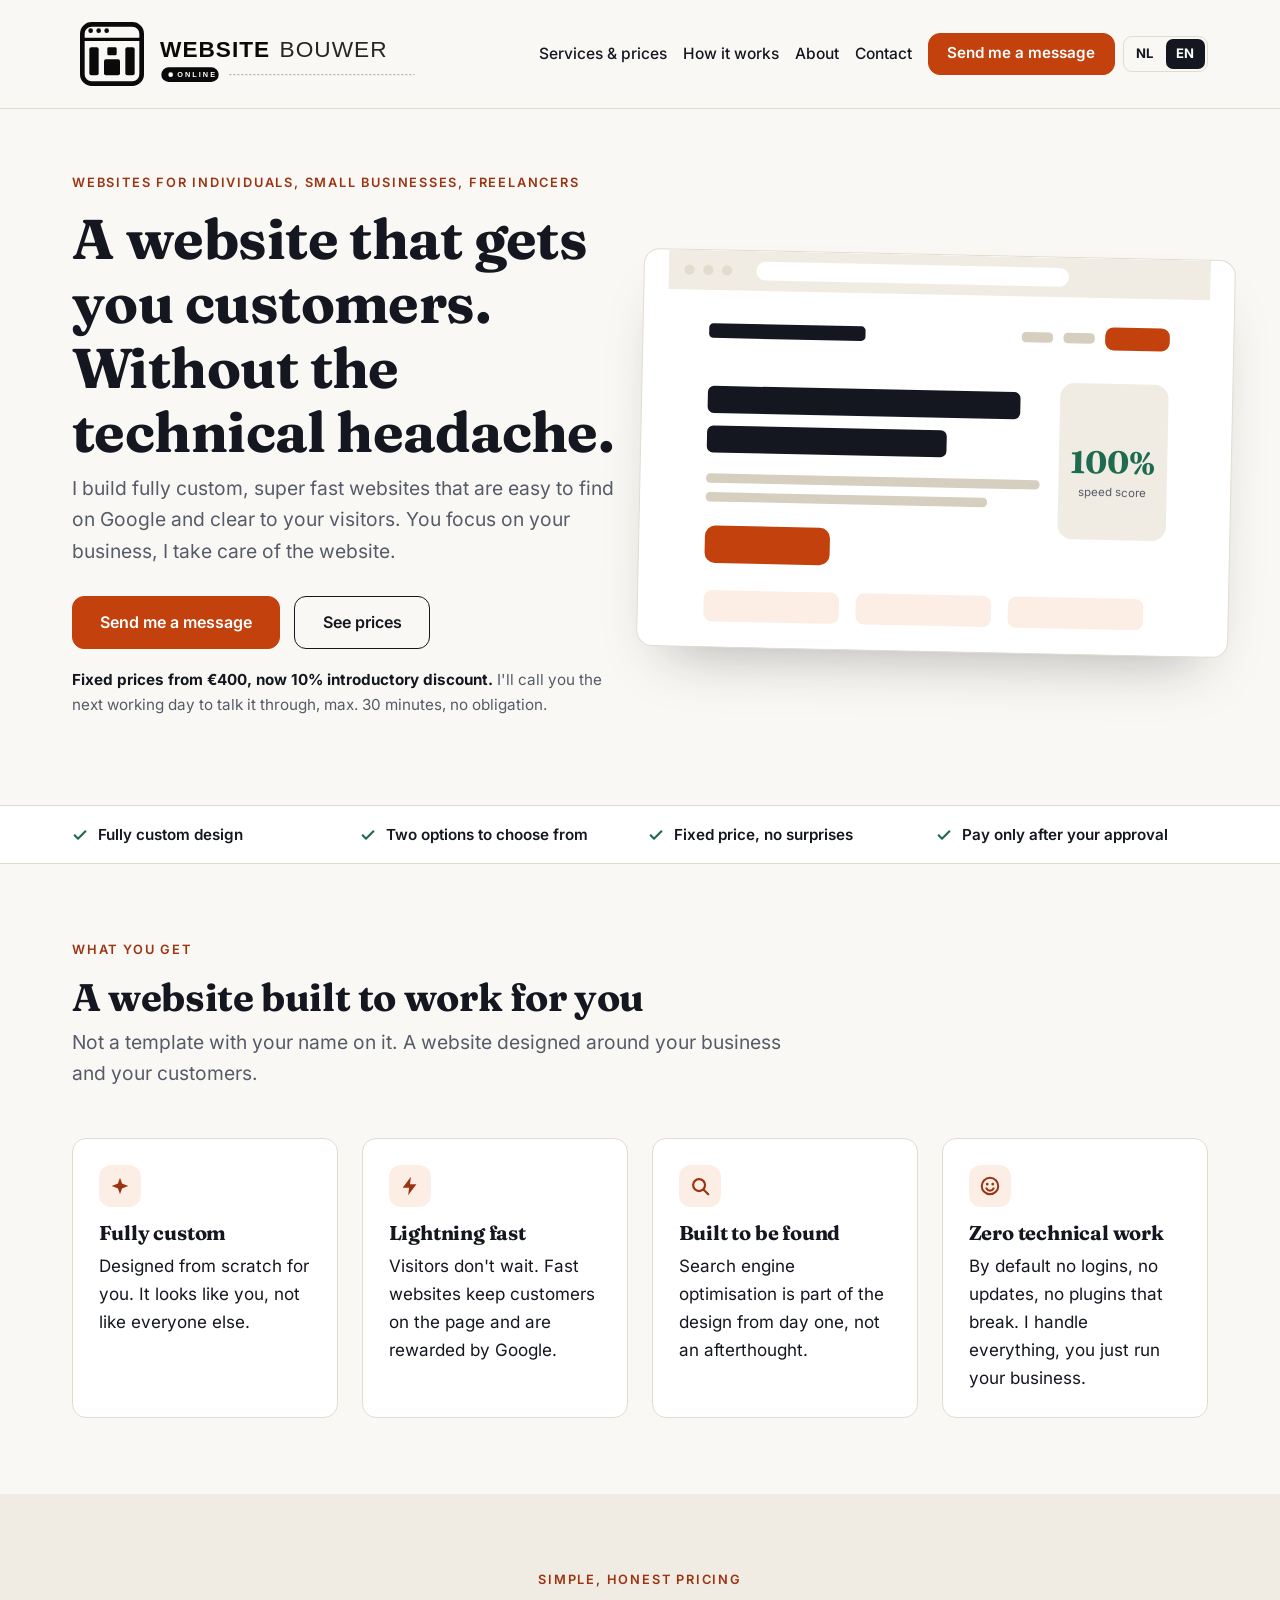
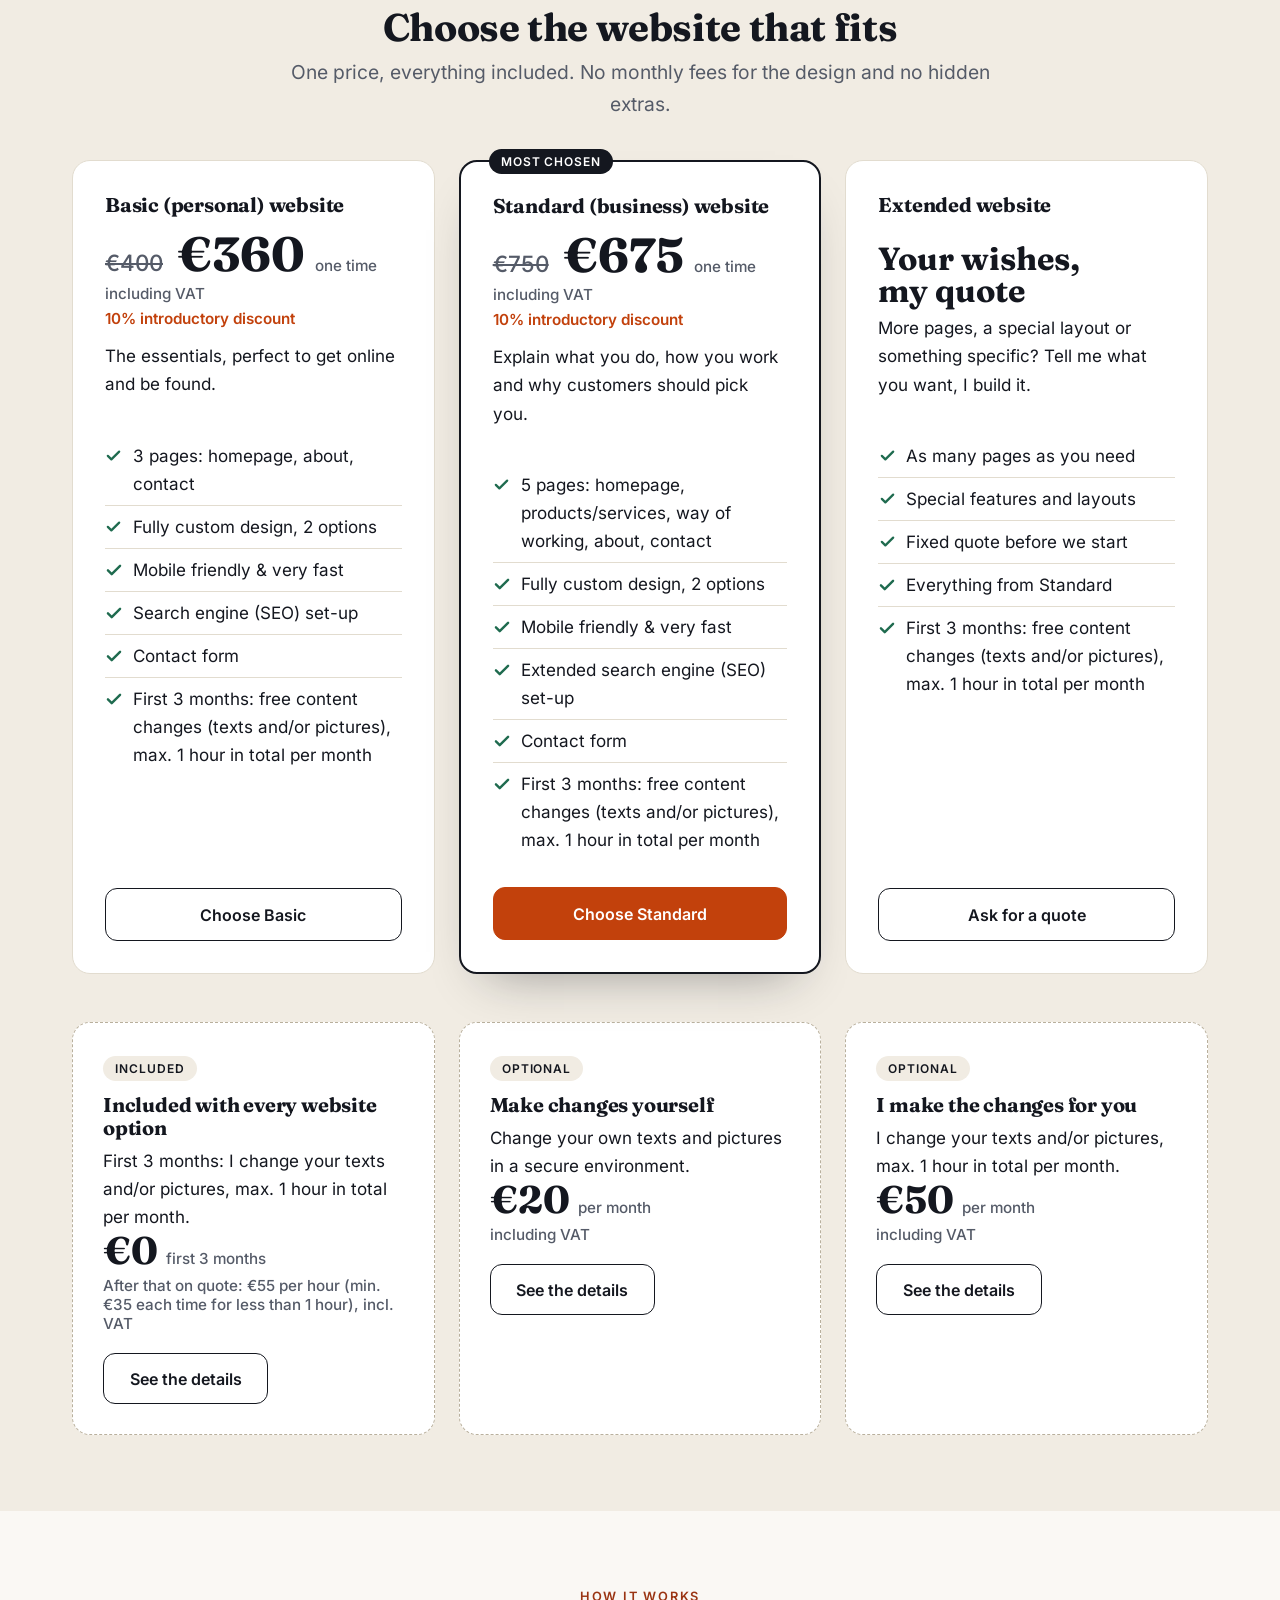
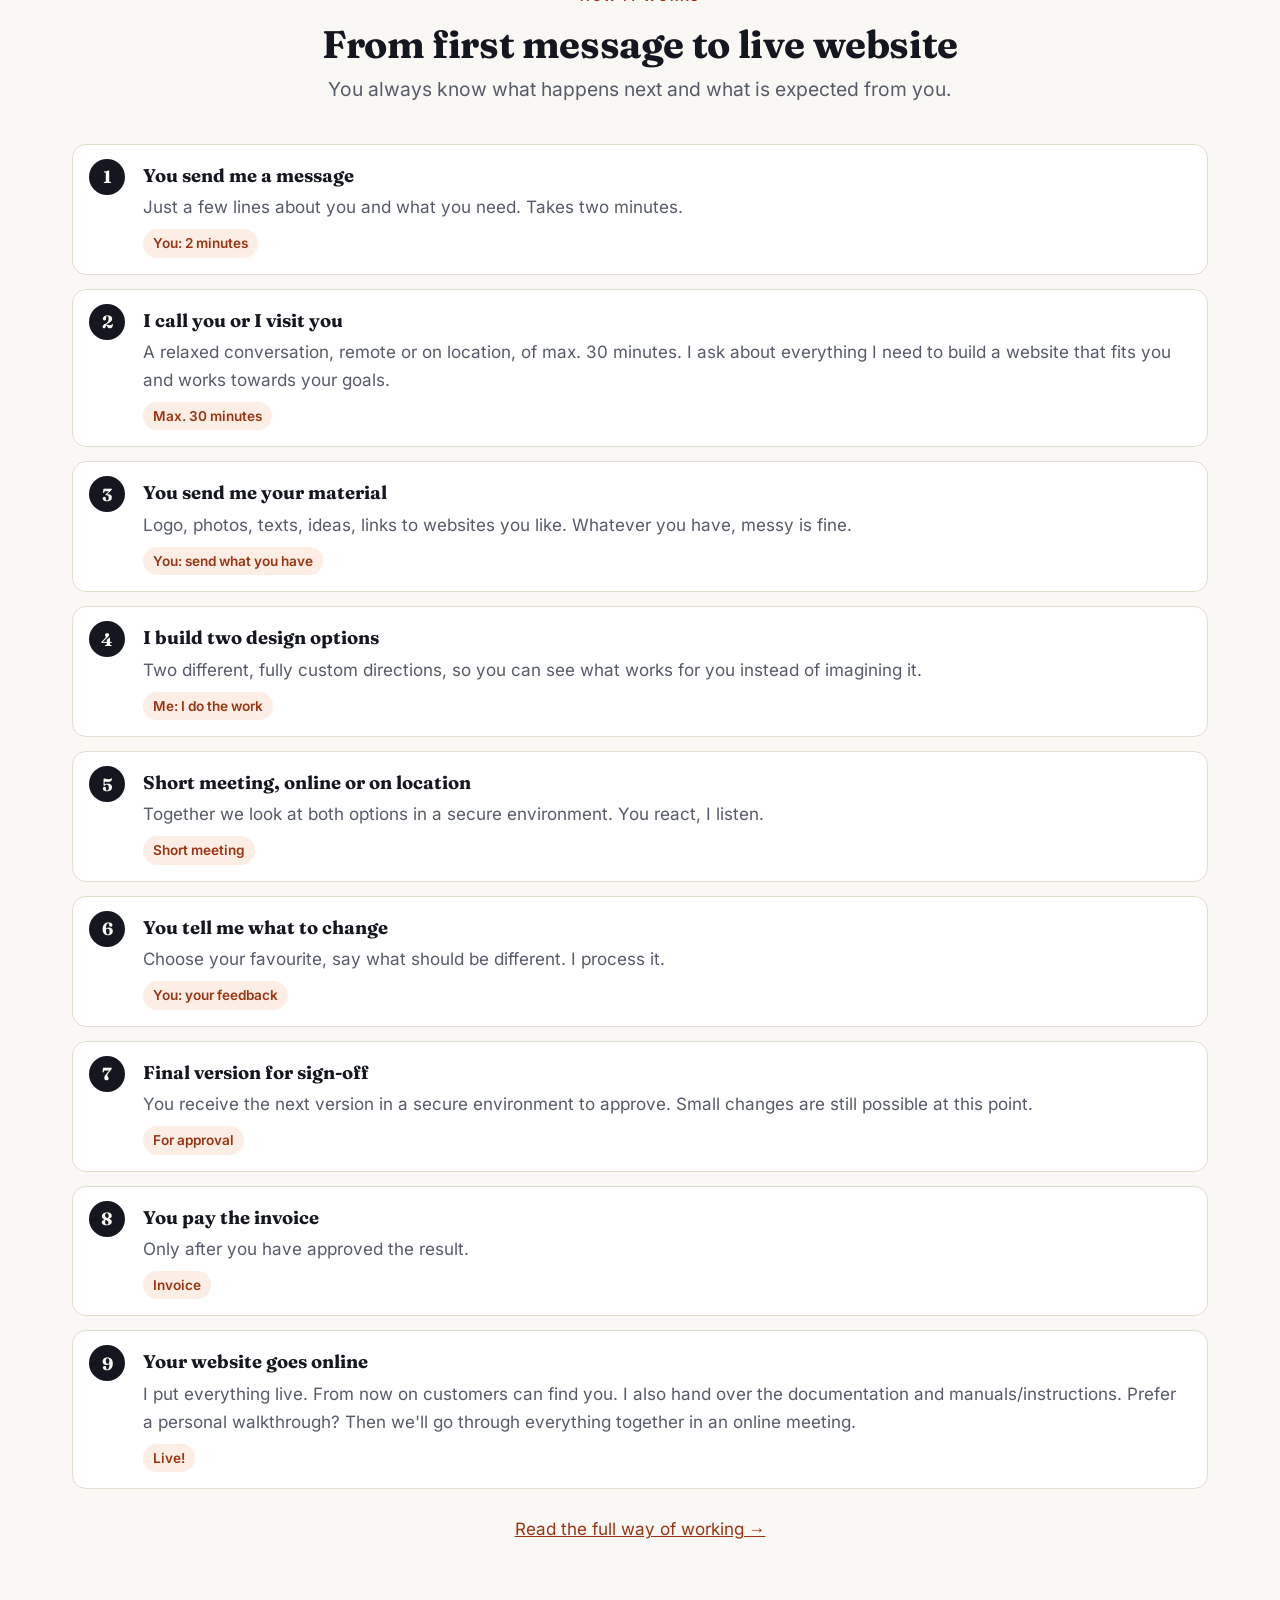
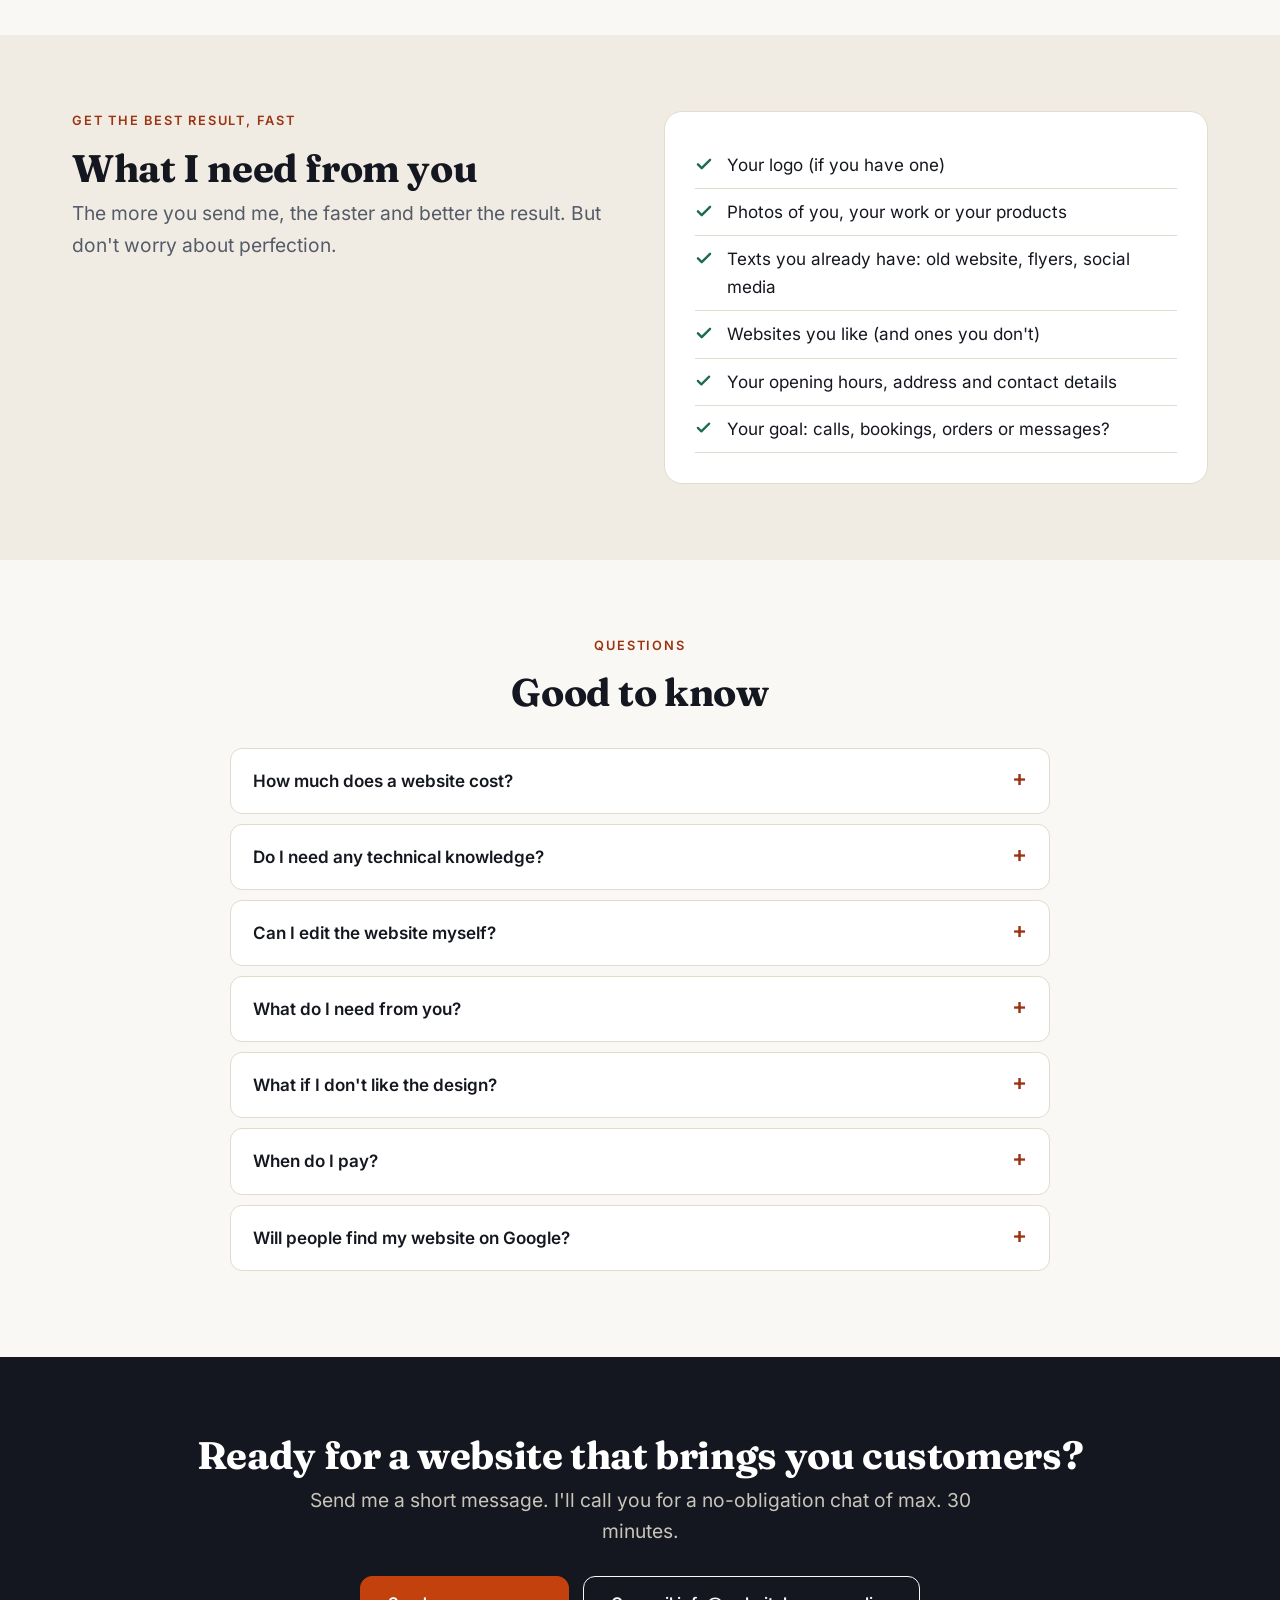
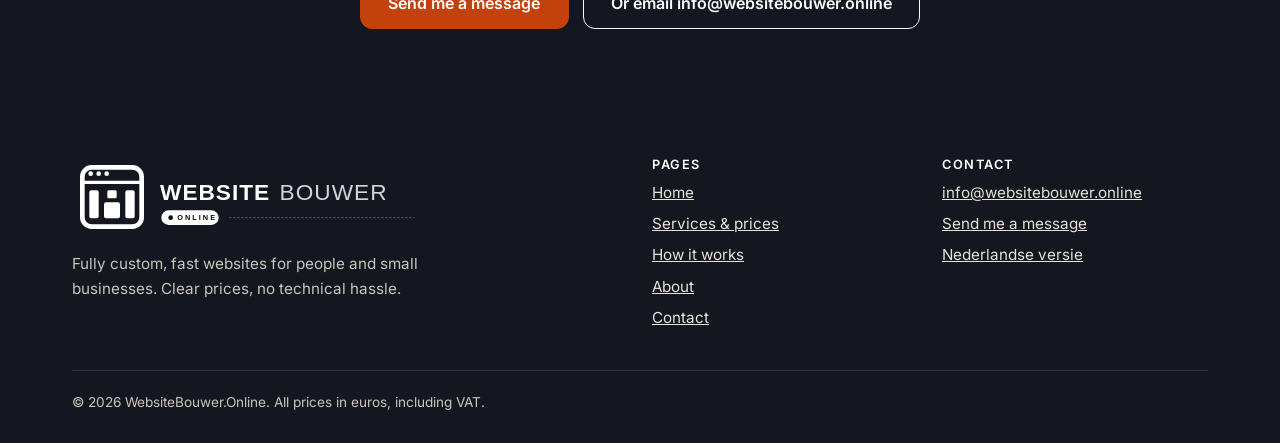
==== commit 205b1639: "small new changes" ====
--- a/en/index.html
+++ b/en/index.html
@@ -1 +1 @@
-<!doctype html> <html lang="en"> <head> <meta charset="utf-8"> <meta name="viewport" content="width=device-width,initial-scale=1"> <title>Custom websites for small businesses & freelancers | from €400</title> <meta name="description" content="Get a fully custom, fast website built for you from €400. Now 10% introductory discount. Two design options, fixed price, no technical hassle. Send a message and I'll call you."> <link rel="canonical" href="https://websitebouwer.online/en/"> <link rel="alternate" hreflang="nl" href="https://websitebouwer.online/"><link rel="alternate" hreflang="en" href="https://websitebouwer.online/en/"><link rel="alternate" hreflang="x-default" href="https://websitebouwer.online/"> <meta name="theme-color" content="#faf8f4"> <meta property="og:type" content="website"> <meta property="og:locale" content="en_GB"> <meta property="og:title" content="Custom websites for small businesses & freelancers | from €400"> <meta property="og:description" content="Get a fully custom, fast website built for you from €400. Now 10% introductory discount. Two design options, fixed price, no technical hassle. Send a message and I'll call you."> <meta property="og:url" content="https://websitebouwer.online/en/"> <meta property="og:image" content="https://websitebouwer.online/og-image-en.png"> <meta name="twitter:card" content="summary_large_image"> <link rel="icon" href="../favicon.ico" sizes="48x48"> <link rel="icon" href="../favicon.svg" type="image/svg+xml" sizes="any"> <link rel="apple-touch-icon" href="../apple-touch-icon.png"> <link rel="manifest" href="../site.webmanifest"> <link rel="stylesheet" href="../styles.7dacace5.css"> <noscript><style>.navbar-collapse.collapse{display:block!important}</style></noscript> <script>document.documentElement.classList.add("js")</script> <script type="application/ld+json">{"@context": "https://schema.org", "@type": "ProfessionalService", "inLanguage": "en", "name": "WebsiteBouwer.Online – custom websites", "url": "https://websitebouwer.online/", "email": "info@websitebouwer.online", "priceRange": "€400 - €750+", "description": "Fully custom, fast static websites for freelancers and small businesses. Fixed prices, no technical hassle.", "image": "https://websitebouwer.online/og-image-en.png", "hasOfferCatalog": {"@type": "OfferCatalog", "name": "Website packages", "itemListElement": [{"@type": "Offer", "name": "Basic (personal) website (3 pages)", "price": "400", "priceCurrency": "EUR", "itemOffered": {"@type": "Service", "name": "Custom website: homepage, about, contact"}}, {"@type": "Offer", "name": "Standard (business) website (5 pages)", "price": "750", "priceCurrency": "EUR", "itemOffered": {"@type": "Service", "name": "Custom website: homepage, services, way of working, about, contact"}}]}}</script><script type="application/ld+json">{"@context": "https://schema.org", "@type": "FAQPage", "inLanguage": "en", "mainEntity": [{"@type": "Question", "name": "How much does a website cost?", "acceptedAnswer": {"@type": "Answer", "text": "A Basic website (3 pages) is €400 and a Standard website (5 pages) is €750. As an introductory offer you now get 10% off (Basic €360, Standard €675). Need more, like a bigger site, a booking page or something special? Tell me what you want and I give you a fixed quote."}}, {"@type": "Question", "name": "Do I need any technical knowledge?", "acceptedAnswer": {"@type": "Answer", "text": "None. I take care of everything technical. You only tell me about your business, send me what you have (texts, logo, photos, examples) and say what you like or dislike."}}, {"@type": "Question", "name": "Can I edit the website myself?", "acceptedAnswer": {"@type": "Answer", "text": "Not by default, and that is a deliberate choice: your website stays static, so it stays fast and secure. For the first 3 months, content changes by me are included. You can also choose an optional subscription: make changes yourself, or have me make them. All details and prices are on the page Services & prices."}}, {"@type": "Question", "name": "What do I need from you?", "acceptedAnswer": {"@type": "Answer", "text": "Everything you already have: your logo, photos, texts, a list of services, opening hours, links to your social media and to websites you like. Messy is fine. I'll sort it out. Don't have a text yet? We'll talk about it on the phone."}}, {"@type": "Question", "name": "What if I don't like the design?", "acceptedAnswer": {"@type": "Answer", "text": "You get two different design options and we look at them together in a short meeting, online or on location. You tell me what you would like to have changed, and the next version is hopefully the one you sign off. One small change more or less is no problem."}}, {"@type": "Question", "name": "When do I pay?", "acceptedAnswer": {"@type": "Answer", "text": "After you have signed off the final version in a secure environment you receive the invoice. When it is paid, your website goes online. No payment before you have seen and approved the result."}}, {"@type": "Question", "name": "Will people find my website on Google?", "acceptedAnswer": {"@type": "Answer", "text": "Every site I build has a strong search foundation: fast loading, mobile friendly, clear page titles and descriptions, a clean structure and the right technical set-up. Nobody can honestly promise a #1 position, but you start with the best possible basis."}}]}</script> </head> <body> <a class="skip" href="#main">Skip to content</a> <header class="site"><nav class="navbar navbar-expand-xl" aria-label="Main"><div class="container"> <a class="navbar-brand brand" href="index.html" aria-label="WebsiteBouwer.Online – home"><img src="../logo.svg" alt="WebsiteBouwer.Online" width="360" height="80"></a> <button class="navbar-toggler" aria-expanded="false" aria-controls="nav" aria-label="Menu" type="button"><span class="navbar-toggler-icon"></span></button> <div class="collapse navbar-collapse" id="nav"><ul class="navbar-nav ms-auto align-items-xl-center"><li class="nav-item"><a class="nav-link" href="services.html">Services & prices</a></li><li class="nav-item"><a class="nav-link" href="how-it-works.html">How it works</a></li><li class="nav-item"><a class="nav-link" href="about.html">About</a></li><li class="nav-item"><a class="nav-link" href="contact.html">Contact</a></li><li class="nav-item ms-xl-2"><a class="btn btn-primary" href="contact.html">Send me a message</a></li><li class="langsw nav-item" aria-label="Language"><a href="../index.html" hreflang="nl" lang="nl">NL</a><a href="index.html" hreflang="en" lang="en" aria-current="true">EN</a></li></ul></div> </div></nav></header> <main id="main"> <section class="hero"><div class="container"><div class="row row-cols-1 row-cols-lg-2 align-items-center gy-5 gx-lg-5"> <div> <span class="eyebrow">Websites for individuals, small businesses, freelancers</span> <h1>A website that gets you customers. Without the technical headache.</h1> <p class="lead">I build fully custom, super fast websites that are easy to find on Google and clear to your visitors. You focus on your business, I take care of the website.</p> <div class="actions"><a class="btn btn-primary btn-lg" href="contact.html">Send me a message</a><a class="btn btn-outline-dark btn-lg" href="services.html">See prices</a></div> <p class="note"><b>Fixed prices from €400, now 10% introductory discount.</b> I'll call you the next working day to talk it through, max. 30 minutes, no obligation.</p> </div> <div class="mock"><svg viewBox="0 0 520 380" role="img" aria-label="Illustration of a clean, fast website" xmlns="http://www.w3.org/2000/svg"> <rect width="520" height="380" fill="#fff"/><rect width="520" height="38" fill="#f1ece3"/> <circle cx="20" cy="19" r="5" fill="#e2dccf"/><circle cx="38" cy="19" r="5" fill="#e2dccf"/><circle cx="56" cy="19" r="5" fill="#e2dccf"/> <rect x="84" y="10" width="300" height="18" rx="9" fill="#fff"/> <rect x="40" y="70" width="150" height="14" rx="4" fill="#14171f"/> <rect x="340" y="72" width="30" height="10" rx="4" fill="#d6cfc0"/><rect x="380" y="72" width="30" height="10" rx="4" fill="#d6cfc0"/><rect x="420" y="66" width="62" height="22" rx="8" fill="#c2410c"/> <rect x="40" y="130" width="300" height="26" rx="6" fill="#14171f"/><rect x="40" y="168" width="230" height="26" rx="6" fill="#14171f"/> <rect x="40" y="214" width="320" height="9" rx="4" fill="#d6cfc0"/><rect x="40" y="232" width="270" height="9" rx="4" fill="#d6cfc0"/> <rect x="40" y="264" width="120" height="36" rx="10" fill="#c2410c"/> <rect x="40" y="326" width="130" height="30" rx="8" fill="#fdeee5"/><rect x="186" y="326" width="130" height="30" rx="8" fill="#fdeee5"/><rect x="332" y="326" width="130" height="30" rx="8" fill="#fdeee5"/> <rect x="378" y="120" width="104" height="150" rx="14" fill="#f1ece3"/> <text x="430" y="206" text-anchor="middle" font-family="Fraunces,Georgia,serif" font-size="30" font-weight="700" fill="#1f6b4f">100%</text> <text x="430" y="228" text-anchor="middle" font-family="Inter,Arial,sans-serif" font-size="11" fill="#555b68">speed score</text> </svg></div> </div></div></section> <div class="strip"><div class="container"><ul class="row row-cols-1 row-cols-sm-2 row-cols-lg-4 g-3 list-unstyled mb-0 py-3"> <li class="col">Fully custom design</li><li class="col">Two options to choose from</li><li class="col">Fixed price, no surprises</li><li class="col">Pay only after your approval</li> </ul></div></div> <section><div class="container"> <span class="eyebrow">What you get</span> <h2>A website built to work for you</h2> <p class="lead">Not a template with your name on it. A website designed around your business and your customers.</p> <div class="row row-cols-1 row-cols-sm-2 row-cols-lg-4 g-4 mt-4"> <div class="col"><div class="card h-100"><div class="card-body"><div class="ico"><svg viewBox="0 0 24 24" aria-hidden="true"><path fill="currentColor" d="M12 3l2.2 6.3L21 12l-6.8 2.7L12 21l-2.2-6.3L3 12l6.8-2.7z"/></svg></div><h3>Fully custom</h3><p>Designed from scratch for you. It looks like you, not like everyone else.</p></div></div></div> <div class="col"><div class="card h-100"><div class="card-body"><div class="ico"><svg viewBox="0 0 24 24" aria-hidden="true"><path fill="currentColor" d="M13 2L4 14h7l-1 8 9-12h-7z"/></svg></div><h3>Lightning fast</h3><p>Visitors don't wait. Fast websites keep customers on the page and are rewarded by Google.</p></div></div></div> <div class="col"><div class="card h-100"><div class="card-body"><div class="ico"><svg viewBox="0 0 24 24" aria-hidden="true" fill="none" stroke="currentColor" stroke-width="2.4" stroke-linecap="round"><circle cx="11" cy="11" r="6.5"/><path d="M16 16l5 5"/></svg></div><h3>Built to be found</h3><p>Search engine optimisation is part of the design from day one, not an afterthought.</p></div></div></div> <div class="col"><div class="card h-100"><div class="card-body"><div class="ico"><svg viewBox="0 0 24 24" aria-hidden="true" fill="none" stroke="currentColor" stroke-width="2.2" stroke-linecap="round"><circle cx="12" cy="12" r="9"/><path d="M8 14.5c1 1.8 2.4 2.7 4 2.7s3-.9 4-2.7"/><path d="M9 10v.01M15 10v.01" stroke-width="3"/></svg></div><h3>Zero technical work</h3><p>By default no logins, no updates, no plugins that break. I handle everything, you just run your business.</p></div></div></div> </div> </div></section> <section class="alt"><div class="container"> <div class="center"><span class="eyebrow">Simple, honest pricing</span> <h2>Choose the website that fits</h2> <p class="lead">One price, everything included. No monthly fees for the design and no hidden extras.</p></div> <div class="row row-cols-1 row-cols-lg-3 g-4 mt-3 align-items-stretch"> <div class="col"><article class="plan h-100"><h3>Basic (personal) website</h3><p class="price"><s class="was">€400</s> €360 <small>one time</small><small class="vat">including VAT</small><small class="intro">10% introductory discount</small></p> <p>The essentials, perfect to get online and be found.</p> <ul><li>3 pages: homepage, about, contact</li><li>Fully custom design, 2 options</li><li>Mobile friendly & very fast</li><li>Search engine (SEO) set-up</li><li>Contact form</li><li>First 3 months: free content changes (texts and/or pictures), max. 1 hour in total per month</li></ul> <a class="btn btn-outline-dark btn-lg" href="contact.html">Choose Basic</a></article></div> <div class="col"><article class="plan h-100 pop"><span class="tag">Most chosen</span><h3>Standard (business) website</h3><p class="price"><s class="was">€750</s> €675 <small>one time</small><small class="vat">including VAT</small><small class="intro">10% introductory discount</small></p> <p>Explain what you do, how you work and why customers should pick you.</p> <ul><li>5 pages: homepage, products/services, way of working, about, contact</li><li>Fully custom design, 2 options</li><li>Mobile friendly & very fast</li><li>Extended search engine (SEO) set-up</li><li>Contact form</li><li>First 3 months: free content changes (texts and/or pictures), max. 1 hour in total per month</li></ul> <a class="btn btn-primary btn-lg" href="contact.html">Choose Standard</a></article></div> <div class="col"><article class="plan h-100"><h3>Extended website</h3><p class="price q">Your wishes, <br>my quote</p> <p>More pages, a special layout or something specific? Tell me what you want, I build it.</p> <ul><li>As many pages as you need</li><li>Special features and layouts</li><li>Fixed quote before we start</li><li>Everything from Standard</li><li>First 3 months: free content changes (texts and/or pictures), max. 1 hour in total per month</li></ul> <a class="btn btn-outline-dark btn-lg" href="contact.html">Ask for a quote</a></article></div> </div><div class="row row-cols-1 row-cols-lg-3 g-4 mt-4"><div class="col"><div class="addon h-100 d-flex flex-column align-items-start"><span class="tag">Included</span><h3>Included with every website option</h3><p>First 3 months: I change your texts and/or pictures, max. 1 hour in total per month.</p><div class="mt-auto pt-3"><p class="price">€0 <small>first 3 months</small><small class="vat">After that on quote: €55 per hour (min. €35 each time for less than 1 hour), incl. VAT</small></p><a class="btn btn-outline-dark mt-3" href="services.html#included" aria-label="See the details: Included with every website option">See the details</a></div></div></div><div class="col"><div class="addon h-100 d-flex flex-column align-items-start"><span class="tag">Optional</span><h3>Make changes yourself</h3><p>Change your own texts and pictures in a secure environment.</p><div class="mt-auto pt-3"><p class="price">€5 <small>per month</small><small class="vat">including VAT</small></p><a class="btn btn-outline-dark mt-3" href="services.html#edit-yourself" aria-label="See the details: Make changes yourself">See the details</a></div></div></div><div class="col"><div class="addon h-100 d-flex flex-column align-items-start"><span class="tag">Optional</span><h3>I make the changes for you</h3><p>I change your texts and/or pictures, max. 1 hour in total per month.</p><div class="mt-auto pt-3"><p class="price">€20 <small>per month</small><small class="vat">including VAT</small></p><a class="btn btn-outline-dark mt-3" href="services.html#changes-by-me" aria-label="See the details: I make the changes for you">See the details</a></div></div></div></div> </div></section> <section><div class="container"> <div class="center"><span class="eyebrow">How it works</span><h2>From first message to live website</h2> <p class="lead">You always know what happens next and what is expected from you.</p></div> <ol class="steps compact"><li><strong>You send me a message</strong><span>Just a few lines about you and what you need. Takes two minutes.</span><br><em>You: 2 minutes</em></li><li><strong>I call you or I visit you</strong><span>A relaxed conversation, remote or on location, of max. 30 minutes. I ask about everything I need to build a website that fits you and works towards your goals.</span><br><em>Max. 30 minutes</em></li><li><strong>You send me your material</strong><span>Logo, photos, texts, ideas, links to websites you like. Whatever you have, messy is fine.</span><br><em>You: send what you have</em></li><li><strong>I build two design options</strong><span>Two different, fully custom directions, so you can see what works for you instead of imagining it.</span><br><em>Me: I do the work</em></li><li><strong>Short meeting, online or on location</strong><span>Together we look at both options in a secure environment. You react, I listen.</span><br><em>Short meeting</em></li><li><strong>You tell me what to change</strong><span>Choose your favourite, say what should be different. I process it.</span><br><em>You: your feedback</em></li><li><strong>Final version for sign-off</strong><span>You receive the next version in a secure environment to approve. Small changes are still possible at this point.</span><br><em>For approval</em></li><li><strong>You pay the invoice</strong><span>Only after you have approved the result.</span><br><em>Invoice</em></li><li><strong>Your website goes online</strong><span>I put everything live. From now on customers can find you. I also hand over the documentation and manuals/instructions. Prefer a personal walkthrough? Then we'll go through everything together in an online meeting.</span><br><em>Live!</em></li></ol> <p class="center" style="margin-top:26px"><a href="how-it-works.html">Read the full way of working →</a></p> </div></section> <section class="alt"><div class="container"><div class="row row-cols-1 row-cols-md-2 gy-5 gx-lg-5 align-items-start"> <div><span class="eyebrow">Get the best result, fast</span><h2>What I need from you</h2> <p class="lead">The more you send me, the faster and better the result. But don't worry about perfection.</p></div> <div><div class="panel"><ul class="check"> <li>Your logo (if you have one)</li><li>Photos of you, your work or your products</li> <li>Texts you already have: old website, flyers, social media</li> <li>Websites you like (and ones you don't)</li><li>Your opening hours, address and contact details</li> <li>Your goal: calls, bookings, orders or messages?</li></ul></div></div> </div></div></section> <section><div class="container"><div class="center"><span class="eyebrow">Questions</span><h2>Good to know</h2></div><div class="faq"><details><summary>How much does a website cost?</summary><p>A Basic website (3 pages) is €400 and a Standard website (5 pages) is €750. As an introductory offer you now get 10% off (Basic €360, Standard €675). Need more, like a bigger site, a booking page or something special? Tell me what you want and I give you a fixed quote.</p></details><details><summary>Do I need any technical knowledge?</summary><p>None. I take care of everything technical. You only tell me about your business, send me what you have (texts, logo, photos, examples) and say what you like or dislike.</p></details><details><summary>Can I edit the website myself?</summary><p>Not by default, and that is a deliberate choice: your website stays static, so it stays fast and secure. For the first 3 months, content changes by me are included. You can also choose an optional subscription: make changes yourself, or have me make them. All details and prices are on the page <a href="services.html#included">Services & prices</a>.</p></details><details><summary>What do I need from you?</summary><p>Everything you already have: your logo, photos, texts, a list of services, opening hours, links to your social media and to websites you like. Messy is fine. I'll sort it out. Don't have a text yet? We'll talk about it on the phone.</p></details><details><summary>What if I don't like the design?</summary><p>You get two different design options and we look at them together in a short meeting, online or on location. You tell me what you would like to have changed, and the next version is hopefully the one you sign off. One small change more or less is no problem.</p></details><details><summary>When do I pay?</summary><p>After you have signed off the final version in a secure environment you receive the invoice. When it is paid, your website goes online. No payment before you have seen and approved the result.</p></details><details><summary>Will people find my website on Google?</summary><p>Every site I build has a strong search foundation: fast loading, mobile friendly, clear page titles and descriptions, a clean structure and the right technical set-up. Nobody can honestly promise a #1 position, but you start with the best possible basis.</p></details></div></div></section> <section class="dark cta"><div class="container"> <h2>Ready for a website that brings you customers?</h2><p class="lead">Send me a short message. I'll call you for a no-obligation chat of max. 30 minutes.</p> <div class="actions"><a class="btn btn-primary btn-lg" href="contact.html">Send me a message</a><a class="btn btn-outline-light btn-lg" href="mailto:info@websitebouwer.online">Or email info@websitebouwer.online</a></div> </div></section> </main> <footer class="site"><div class="container"> <div class="row g-4"> <div class="col-md-6"><a class="brand" href="index.html" aria-label="WebsiteBouwer.Online – home"><img src="../logo-dark.svg" alt="WebsiteBouwer.Online" width="360" height="80"></a> <p style="margin-top:14px;max-width:38ch">Fully custom, fast websites for people and small businesses. Clear prices, no technical hassle.</p></div> <div class="col-6 col-md-3"><h3>Pages</h3><ul><li><a href="index.html">Home</a></li><li><a href="services.html">Services & prices</a></li><li><a href="how-it-works.html">How it works</a></li><li><a href="about.html">About</a></li><li><a href="contact.html">Contact</a></li></ul></div> <div class="col-6 col-md-3"><h3>Contact</h3><ul><li><a href="mailto:info@websitebouwer.online">info@<wbr>websitebouwer.online</a></li><li><a href="contact.html">Send me a message</a></li><li><a href="../index.html" hreflang="nl" lang="nl">Nederlandse versie</a></li></ul></div> </div> <div class="legal">© 2026 WebsiteBouwer.Online. All prices in euros, including VAT.</div> </div></footer> <script>!function(){var e=document.querySelector(".navbar-toggler"),t=document.getElementById("nav");e&&e.addEventListener("click",function(){var n=t.classList.toggle("show");e.setAttribute("aria-expanded",n)})}()</script> </body> </html> +<!doctype html> <html lang="en"> <head> <meta charset="utf-8"> <meta name="viewport" content="width=device-width,initial-scale=1"> <title>Custom websites for small businesses & freelancers | from €400</title> <meta name="description" content="Get a fully custom, fast website built for you from €400. Now 10% introductory discount. Two design options, fixed price, no technical hassle. Send a message and I'll call you."> <link rel="canonical" href="https://websitebouwer.online/en/"> <link rel="alternate" hreflang="nl" href="https://websitebouwer.online/"><link rel="alternate" hreflang="en" href="https://websitebouwer.online/en/"><link rel="alternate" hreflang="x-default" href="https://websitebouwer.online/"> <meta name="theme-color" content="#faf8f4"> <meta property="og:type" content="website"> <meta property="og:locale" content="en_GB"> <meta property="og:title" content="Custom websites for small businesses & freelancers | from €400"> <meta property="og:description" content="Get a fully custom, fast website built for you from €400. Now 10% introductory discount. Two design options, fixed price, no technical hassle. Send a message and I'll call you."> <meta property="og:url" content="https://websitebouwer.online/en/"> <meta property="og:image" content="https://websitebouwer.online/og-image-en.png"> <meta name="twitter:card" content="summary_large_image"> <link rel="icon" href="../favicon.ico" sizes="48x48"> <link rel="icon" href="../favicon.svg" type="image/svg+xml" sizes="any"> <link rel="apple-touch-icon" href="../apple-touch-icon.png"> <link rel="manifest" href="../site.webmanifest"> <link rel="stylesheet" href="../styles.7dacace5.css"> <noscript><style>.navbar-collapse.collapse{display:block!important}</style></noscript> <script>document.documentElement.classList.add("js")</script> <script type="application/ld+json">{"@context": "https://schema.org", "@type": "ProfessionalService", "inLanguage": "en", "name": "WebsiteBouwer.Online – custom websites", "url": "https://websitebouwer.online/", "email": "info@websitebouwer.online", "priceRange": "€400 - €750+", "description": "Fully custom, fast static websites for freelancers and small businesses. Fixed prices, no technical hassle.", "image": "https://websitebouwer.online/og-image-en.png", "hasOfferCatalog": {"@type": "OfferCatalog", "name": "Website packages", "itemListElement": [{"@type": "Offer", "name": "Basic (personal) website (3 pages)", "price": "400", "priceCurrency": "EUR", "itemOffered": {"@type": "Service", "name": "Custom website: homepage, about, contact"}}, {"@type": "Offer", "name": "Standard (business) website (5 pages)", "price": "750", "priceCurrency": "EUR", "itemOffered": {"@type": "Service", "name": "Custom website: homepage, services, way of working, about, contact"}}]}}</script><script type="application/ld+json">{"@context": "https://schema.org", "@type": "FAQPage", "inLanguage": "en", "mainEntity": [{"@type": "Question", "name": "How much does a website cost?", "acceptedAnswer": {"@type": "Answer", "text": "A Basic website (3 pages) is €400 and a Standard website (5 pages) is €750. As an introductory offer you now get 10% off (Basic €360, Standard €675). Need more, like a bigger site, a booking page or something special? Tell me what you want and I give you a fixed quote."}}, {"@type": "Question", "name": "Do I need any technical knowledge?", "acceptedAnswer": {"@type": "Answer", "text": "None. I take care of everything technical. You only tell me about your business, send me what you have (texts, logo, photos, examples) and say what you like or dislike."}}, {"@type": "Question", "name": "Can I edit the website myself?", "acceptedAnswer": {"@type": "Answer", "text": "Not by default, and that is a deliberate choice: your website stays static, so it stays fast and secure. For the first 3 months, content changes by me are included. You can also choose an optional subscription: make changes yourself, or have me make them. All details and prices are on the page Services & prices."}}, {"@type": "Question", "name": "What do I need from you?", "acceptedAnswer": {"@type": "Answer", "text": "Everything you already have: your logo, photos, texts, a list of services, opening hours, links to your social media and to websites you like. Messy is fine. I'll sort it out. Don't have a text yet? We'll talk about it on the phone."}}, {"@type": "Question", "name": "What if I don't like the design?", "acceptedAnswer": {"@type": "Answer", "text": "You get two different design options and we look at them together in a short meeting, online or on location. You tell me what you would like to have changed, and the next version is hopefully the one you sign off. One small change more or less is no problem."}}, {"@type": "Question", "name": "When do I pay?", "acceptedAnswer": {"@type": "Answer", "text": "After you have signed off the final version in a secure environment you receive the invoice. When it is paid, your website goes online. No payment before you have seen and approved the result."}}, {"@type": "Question", "name": "Will people find my website on Google?", "acceptedAnswer": {"@type": "Answer", "text": "Every site I build has a strong search foundation: fast loading, mobile friendly, clear page titles and descriptions, a clean structure and the right technical set-up. Nobody can honestly promise a #1 position, but you start with the best possible basis."}}]}</script> </head> <body> <a class="skip" href="#main">Skip to content</a> <header class="site"><nav class="navbar navbar-expand-xl" aria-label="Main"><div class="container"> <a class="navbar-brand brand" href="index.html" aria-label="WebsiteBouwer.Online – home"><img src="../logo.svg" alt="WebsiteBouwer.Online" width="360" height="80"></a> <button class="navbar-toggler" aria-expanded="false" aria-controls="nav" aria-label="Menu" type="button"><span class="navbar-toggler-icon"></span></button> <div class="collapse navbar-collapse" id="nav"><ul class="navbar-nav ms-auto align-items-xl-center"><li class="nav-item"><a class="nav-link" href="services.html">Services & prices</a></li><li class="nav-item"><a class="nav-link" href="how-it-works.html">How it works</a></li><li class="nav-item"><a class="nav-link" href="about.html">About</a></li><li class="nav-item"><a class="nav-link" href="contact.html">Contact</a></li><li class="nav-item ms-xl-2"><a class="btn btn-primary" href="contact.html">Send me a message</a></li><li class="langsw nav-item" aria-label="Language"><a href="../index.html" hreflang="nl" lang="nl">NL</a><a href="index.html" hreflang="en" lang="en" aria-current="true">EN</a></li></ul></div> </div></nav></header> <main id="main"> <section class="hero"><div class="container"><div class="row row-cols-1 row-cols-lg-2 align-items-center gy-5 gx-lg-5"> <div> <span class="eyebrow">Websites for individuals, small businesses, freelancers</span> <h1>A website that gets you customers. Without the technical headache.</h1> <p class="lead">I build fully custom, super fast websites that are easy to find on Google and clear to your visitors. You focus on your business, I take care of the website.</p> <div class="actions"><a class="btn btn-primary btn-lg" href="contact.html">Send me a message</a><a class="btn btn-outline-dark btn-lg" href="services.html">See prices</a></div> <p class="note"><b>Fixed prices from €400, now 10% introductory discount.</b> I'll call you the next working day to talk it through, max. 30 minutes, no obligation.</p> </div> <div class="mock"><svg viewBox="0 0 520 380" role="img" aria-label="Illustration of a clean, fast website" xmlns="http://www.w3.org/2000/svg"> <rect width="520" height="380" fill="#fff"/><rect width="520" height="38" fill="#f1ece3"/> <circle cx="20" cy="19" r="5" fill="#e2dccf"/><circle cx="38" cy="19" r="5" fill="#e2dccf"/><circle cx="56" cy="19" r="5" fill="#e2dccf"/> <rect x="84" y="10" width="300" height="18" rx="9" fill="#fff"/> <rect x="40" y="70" width="150" height="14" rx="4" fill="#14171f"/> <rect x="340" y="72" width="30" height="10" rx="4" fill="#d6cfc0"/><rect x="380" y="72" width="30" height="10" rx="4" fill="#d6cfc0"/><rect x="420" y="66" width="62" height="22" rx="8" fill="#c2410c"/> <rect x="40" y="130" width="300" height="26" rx="6" fill="#14171f"/><rect x="40" y="168" width="230" height="26" rx="6" fill="#14171f"/> <rect x="40" y="214" width="320" height="9" rx="4" fill="#d6cfc0"/><rect x="40" y="232" width="270" height="9" rx="4" fill="#d6cfc0"/> <rect x="40" y="264" width="120" height="36" rx="10" fill="#c2410c"/> <rect x="40" y="326" width="130" height="30" rx="8" fill="#fdeee5"/><rect x="186" y="326" width="130" height="30" rx="8" fill="#fdeee5"/><rect x="332" y="326" width="130" height="30" rx="8" fill="#fdeee5"/> <rect x="378" y="120" width="104" height="150" rx="14" fill="#f1ece3"/> <text x="430" y="206" text-anchor="middle" font-family="Fraunces,Georgia,serif" font-size="30" font-weight="700" fill="#1f6b4f">100%</text> <text x="430" y="228" text-anchor="middle" font-family="Inter,Arial,sans-serif" font-size="11" fill="#555b68">speed score</text> </svg></div> </div></div></section> <div class="strip"><div class="container"><ul class="row row-cols-1 row-cols-sm-2 row-cols-lg-4 g-3 list-unstyled mb-0 py-3"> <li class="col">Fully custom design</li><li class="col">Two options to choose from</li><li class="col">Fixed price, no surprises</li><li class="col">Pay only after your approval</li> </ul></div></div> <section><div class="container"> <span class="eyebrow">What you get</span> <h2>A website built to work for you</h2> <p class="lead">Not a template with your name on it. A website designed around your business and your customers.</p> <div class="row row-cols-1 row-cols-sm-2 row-cols-lg-4 g-4 mt-4"> <div class="col"><div class="card h-100"><div class="card-body"><div class="ico"><svg viewBox="0 0 24 24" aria-hidden="true"><path fill="currentColor" d="M12 3l2.2 6.3L21 12l-6.8 2.7L12 21l-2.2-6.3L3 12l6.8-2.7z"/></svg></div><h3>Fully custom</h3><p>Designed from scratch for you. It looks like you, not like everyone else.</p></div></div></div> <div class="col"><div class="card h-100"><div class="card-body"><div class="ico"><svg viewBox="0 0 24 24" aria-hidden="true"><path fill="currentColor" d="M13 2L4 14h7l-1 8 9-12h-7z"/></svg></div><h3>Lightning fast</h3><p>Visitors don't wait. Fast websites keep customers on the page and are rewarded by Google.</p></div></div></div> <div class="col"><div class="card h-100"><div class="card-body"><div class="ico"><svg viewBox="0 0 24 24" aria-hidden="true" fill="none" stroke="currentColor" stroke-width="2.4" stroke-linecap="round"><circle cx="11" cy="11" r="6.5"/><path d="M16 16l5 5"/></svg></div><h3>Built to be found</h3><p>Search engine optimisation is part of the design from day one, not an afterthought.</p></div></div></div> <div class="col"><div class="card h-100"><div class="card-body"><div class="ico"><svg viewBox="0 0 24 24" aria-hidden="true" fill="none" stroke="currentColor" stroke-width="2.2" stroke-linecap="round"><circle cx="12" cy="12" r="9"/><path d="M8 14.5c1 1.8 2.4 2.7 4 2.7s3-.9 4-2.7"/><path d="M9 10v.01M15 10v.01" stroke-width="3"/></svg></div><h3>Zero technical work</h3><p>By default no logins, no updates, no plugins that break. I handle everything, you just run your business.</p></div></div></div> </div> </div></section> <section class="alt"><div class="container"> <div class="center"><span class="eyebrow">Simple, honest pricing</span> <h2>Choose the website that fits</h2> <p class="lead">One price, everything included. No monthly fees for the design and no hidden extras.</p></div> <div class="row row-cols-1 row-cols-lg-3 g-4 mt-3 align-items-stretch"> <div class="col"><article class="plan h-100"><h3>Basic (personal) website</h3><p class="price"><s class="was">€400</s> €360 <small>one time</small><small class="vat">including VAT</small><small class="intro">10% introductory discount</small></p> <p>The essentials, perfect to get online and be found.</p> <ul><li>3 pages: homepage, about, contact</li><li>Fully custom design, 2 options</li><li>Mobile friendly & very fast</li><li>Search engine (SEO) set-up</li><li>Contact form</li><li>First 3 months: free content changes (texts and/or pictures), max. 1 hour in total per month</li></ul> <a class="btn btn-outline-dark btn-lg" href="contact.html">Choose Basic</a></article></div> <div class="col"><article class="plan h-100 pop"><span class="tag">Most chosen</span><h3>Standard (business) website</h3><p class="price"><s class="was">€750</s> €675 <small>one time</small><small class="vat">including VAT</small><small class="intro">10% introductory discount</small></p> <p>Explain what you do, how you work and why customers should pick you.</p> <ul><li>5 pages: homepage, products/services, way of working, about, contact</li><li>Fully custom design, 2 options</li><li>Mobile friendly & very fast</li><li>Extended search engine (SEO) set-up</li><li>Contact form</li><li>First 3 months: free content changes (texts and/or pictures), max. 1 hour in total per month</li></ul> <a class="btn btn-primary btn-lg" href="contact.html">Choose Standard</a></article></div> <div class="col"><article class="plan h-100"><h3>Extended website</h3><p class="price q">Your wishes, <br>my quote</p> <p>More pages, a special layout or something specific? Tell me what you want, I build it.</p> <ul><li>As many pages as you need</li><li>Special features and layouts</li><li>Fixed quote before we start</li><li>Everything from Standard</li><li>First 3 months: free content changes (texts and/or pictures), max. 1 hour in total per month</li></ul> <a class="btn btn-outline-dark btn-lg" href="contact.html">Ask for a quote</a></article></div> </div><div class="row row-cols-1 row-cols-lg-3 g-4 mt-4"><div class="col"><div class="addon h-100 d-flex flex-column align-items-start"><span class="tag">Included</span><h3>Included with every website option</h3><p>First 3 months: I change your texts and/or pictures, max. 1 hour in total per month.</p><div class="mt-auto pt-3"><p class="price">€0 <small>first 3 months</small><small class="vat">After that on quote: €55 per hour (min. €35 each time for less than 1 hour), incl. VAT</small></p><a class="btn btn-outline-dark mt-3" href="services.html#included" aria-label="See the details: Included with every website option">See the details</a></div></div></div><div class="col"><div class="addon h-100 d-flex flex-column align-items-start"><span class="tag">Optional</span><h3>Make changes yourself</h3><p>Change your own texts and pictures in a secure environment.</p><div class="mt-auto pt-3"><p class="price">€20 <small>per month</small><small class="vat">including VAT</small></p><a class="btn btn-outline-dark mt-3" href="services.html#edit-yourself" aria-label="See the details: Make changes yourself">See the details</a></div></div></div><div class="col"><div class="addon h-100 d-flex flex-column align-items-start"><span class="tag">Optional</span><h3>I make the changes for you</h3><p>I change your texts and/or pictures, max. 1 hour in total per month.</p><div class="mt-auto pt-3"><p class="price">€50 <small>per month</small><small class="vat">including VAT</small></p><a class="btn btn-outline-dark mt-3" href="services.html#changes-by-me" aria-label="See the details: I make the changes for you">See the details</a></div></div></div></div> </div></section> <section><div class="container"> <div class="center"><span class="eyebrow">How it works</span><h2>From first message to live website</h2> <p class="lead">You always know what happens next and what is expected from you.</p></div> <ol class="steps compact"><li><strong>You send me a message</strong><span>Just a few lines about you and what you need. Takes two minutes.</span><br><em>You: 2 minutes</em></li><li><strong>I call you or I visit you</strong><span>A relaxed conversation, remote or on location, of max. 30 minutes. I ask about everything I need to build a website that fits you and works towards your goals.</span><br><em>Max. 30 minutes</em></li><li><strong>You send me your material</strong><span>Logo, photos, texts, ideas, links to websites you like. Whatever you have, messy is fine.</span><br><em>You: send what you have</em></li><li><strong>I build two design options</strong><span>Two different, fully custom directions, so you can see what works for you instead of imagining it.</span><br><em>Me: I do the work</em></li><li><strong>Short meeting, online or on location</strong><span>Together we look at both options in a secure environment. You react, I listen.</span><br><em>Short meeting</em></li><li><strong>You tell me what to change</strong><span>Choose your favourite, say what should be different. I process it.</span><br><em>You: your feedback</em></li><li><strong>Final version for sign-off</strong><span>You receive the next version in a secure environment to approve. Small changes are still possible at this point.</span><br><em>For approval</em></li><li><strong>You pay the invoice</strong><span>Only after you have approved the result.</span><br><em>Invoice</em></li><li><strong>Your website goes online</strong><span>I put everything live. From now on customers can find you. I also hand over the documentation and manuals/instructions. Prefer a personal walkthrough? Then we'll go through everything together in an online meeting.</span><br><em>Live!</em></li></ol> <p class="center" style="margin-top:26px"><a href="how-it-works.html">Read the full way of working →</a></p> </div></section> <section class="alt"><div class="container"><div class="row row-cols-1 row-cols-md-2 gy-5 gx-lg-5 align-items-start"> <div><span class="eyebrow">Get the best result, fast</span><h2>What I need from you</h2> <p class="lead">The more you send me, the faster and better the result. But don't worry about perfection.</p></div> <div><div class="panel"><ul class="check"> <li>Your logo (if you have one)</li><li>Photos of you, your work or your products</li> <li>Texts you already have: old website, flyers, social media</li> <li>Websites you like (and ones you don't)</li><li>Your opening hours, address and contact details</li> <li>Your goal: calls, bookings, orders or messages?</li></ul></div></div> </div></div></section> <section><div class="container"><div class="center"><span class="eyebrow">Questions</span><h2>Good to know</h2></div><div class="faq"><details><summary>How much does a website cost?</summary><p>A Basic website (3 pages) is €400 and a Standard website (5 pages) is €750. As an introductory offer you now get 10% off (Basic €360, Standard €675). Need more, like a bigger site, a booking page or something special? Tell me what you want and I give you a fixed quote.</p></details><details><summary>Do I need any technical knowledge?</summary><p>None. I take care of everything technical. You only tell me about your business, send me what you have (texts, logo, photos, examples) and say what you like or dislike.</p></details><details><summary>Can I edit the website myself?</summary><p>Not by default, and that is a deliberate choice: your website stays static, so it stays fast and secure. For the first 3 months, content changes by me are included. You can also choose an optional subscription: make changes yourself, or have me make them. All details and prices are on the page <a href="services.html#included">Services & prices</a>.</p></details><details><summary>What do I need from you?</summary><p>Everything you already have: your logo, photos, texts, a list of services, opening hours, links to your social media and to websites you like. Messy is fine. I'll sort it out. Don't have a text yet? We'll talk about it on the phone.</p></details><details><summary>What if I don't like the design?</summary><p>You get two different design options and we look at them together in a short meeting, online or on location. You tell me what you would like to have changed, and the next version is hopefully the one you sign off. One small change more or less is no problem.</p></details><details><summary>When do I pay?</summary><p>After you have signed off the final version in a secure environment you receive the invoice. When it is paid, your website goes online. No payment before you have seen and approved the result.</p></details><details><summary>Will people find my website on Google?</summary><p>Every site I build has a strong search foundation: fast loading, mobile friendly, clear page titles and descriptions, a clean structure and the right technical set-up. Nobody can honestly promise a #1 position, but you start with the best possible basis.</p></details></div></div></section> <section class="dark cta"><div class="container"> <h2>Ready for a website that brings you customers?</h2><p class="lead">Send me a short message. I'll call you for a no-obligation chat of max. 30 minutes.</p> <div class="actions"><a class="btn btn-primary btn-lg" href="contact.html">Send me a message</a><a class="btn btn-outline-light btn-lg" href="mailto:info@websitebouwer.online">Or email info@websitebouwer.online</a></div> </div></section> </main> <footer class="site"><div class="container"> <div class="row g-4"> <div class="col-md-6"><a class="brand" href="index.html" aria-label="WebsiteBouwer.Online – home"><img src="../logo-dark.svg" alt="WebsiteBouwer.Online" width="360" height="80"></a> <p style="margin-top:14px;max-width:38ch">Fully custom, fast websites for people and small businesses. Clear prices, no technical hassle.</p></div> <div class="col-6 col-md-3"><h3>Pages</h3><ul><li><a href="index.html">Home</a></li><li><a href="services.html">Services & prices</a></li><li><a href="how-it-works.html">How it works</a></li><li><a href="about.html">About</a></li><li><a href="contact.html">Contact</a></li></ul></div> <div class="col-6 col-md-3"><h3>Contact</h3><ul><li><a href="mailto:info@websitebouwer.online">info@<wbr>websitebouwer.online</a></li><li><a href="contact.html">Send me a message</a></li><li><a href="../index.html" hreflang="nl" lang="nl">Nederlandse versie</a></li></ul></div> </div> <div class="legal">© 2026 WebsiteBouwer.Online. All prices in euros, including VAT.</div> </div></footer> <script>!function(){var e=document.querySelector(".navbar-toggler"),t=document.getElementById("nav");e&&e.addEventListener("click",function(){var n=t.classList.toggle("show");e.setAttribute("aria-expanded",n)})}()</script> </body> </html> 
